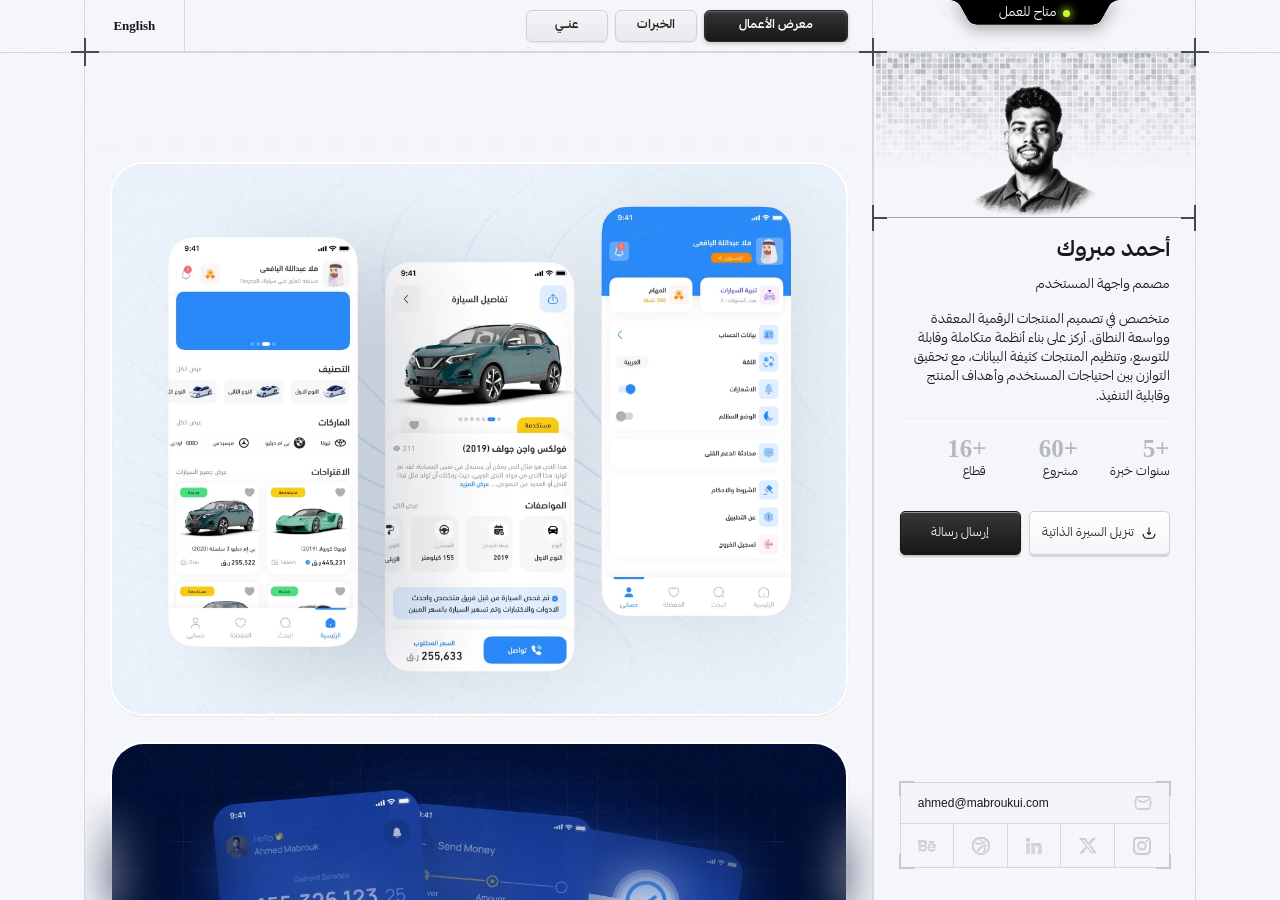
==== index.html @ c1d1c94c "Update portfolio" ====
<!doctype html>
<html lang="ar" dir="rtl">
<head>
  <meta charset="utf-8">
  <meta name="viewport" content="width=device-width, initial-scale=1">
  <link rel="icon" type="image/png" href="assets/site-icon.png">
  <link rel="apple-touch-icon" href="assets/site-icon.png">
  <meta name="description" content="متخصص في تصميم المنتجات الرقمية المعقدة وواسعة النطاق. أركز على بناء أنظمة متكاملة وقابلة للتوسع، وتنظيم المنتجات كثيفة البيانات، مع تحقيق التوازن بين احتياجات المستخدم وأهداف المنتج وقابلية التنفيذ.">
  <meta name="application-name" content="Mabroukui">
  <link rel="canonical" href="https://mabroukui.com/">
  <meta property="og:type" content="website">
  <meta property="og:site_name" content="Mabroukui">
  <meta property="og:locale" content="ar_EG">
  <meta property="og:title" content="أحمد مبروك - مصمم واجهة المستخدم">
  <meta property="og:description" content="متخصص في تصميم المنتجات الرقمية المعقدة وواسعة النطاق. أركز على بناء أنظمة متكاملة وقابلة للتوسع، وتنظيم المنتجات كثيفة البيانات، مع تحقيق التوازن بين احتياجات المستخدم وأهداف المنتج وقابلية التنفيذ.">
  <meta property="og:url" content="https://mabroukui.com/">
  <meta property="og:image" content="https://mabroukui.com/assets/share-cover.jpg">
  <meta property="og:image:type" content="image/jpeg">
  <meta property="og:image:width" content="1200">
  <meta property="og:image:height" content="630">
  <meta property="og:image:alt" content="كافر معرض أعمال أحمد مبروك">
  <meta name="twitter:card" content="summary_large_image">
  <meta name="twitter:title" content="أحمد مبروك - مصمم واجهة المستخدم">
  <meta name="twitter:description" content="متخصص في تصميم المنتجات الرقمية المعقدة وواسعة النطاق. أركز على بناء أنظمة متكاملة وقابلة للتوسع، وتنظيم المنتجات كثيفة البيانات، مع تحقيق التوازن بين احتياجات المستخدم وأهداف المنتج وقابلية التنفيذ.">
  <meta name="twitter:image" content="https://mabroukui.com/assets/share-cover.jpg">
  <title>Ahmed Mabrouk Ui Designer</title>
  <link rel="stylesheet" href="styles.css">
</head>
<body>
  <div class="site-shell">
    <span class="junction junction-top-left" aria-hidden="true"></span>
    <span class="junction junction-top-middle" aria-hidden="true"></span>
    <span class="junction junction-top-right" aria-hidden="true"></span>
    <span class="junction junction-portrait-left" aria-hidden="true"></span>
    <span class="junction junction-portrait-right" aria-hidden="true"></span>
    <header class="topbar">
      <div class="header-tools" dir="ltr">
        <button class="tool-button language-button" id="languageButton" type="button" aria-label="Switch to English">English</button>
      </div>
      <nav class="main-nav" aria-label="التنقل الرئيسي">
        <button class="nav-tab" data-tab="about" type="button" aria-selected="false">عنــي</button>
        <button class="nav-tab" data-tab="experience" type="button" aria-selected="false">الخبرات</button>
        <button class="nav-tab is-active" data-tab="work" type="button" aria-selected="true">معرض الأعمال</button>
      </nav>
      <div class="compact-profile" aria-hidden="true"><span id="compactProfileName">أحمد مبروك</span><img src="assets/compact-profile.png" alt=""></div>
    </header>

    <main class="content-grid" data-active-tab="work">
      <aside class="profile-panel" aria-label="الملف الشخصي">
        <div class="availability"><span class="status-dot" aria-hidden="true"></span><span id="availabilityText">متاح للعمل</span></div>
        <div class="portrait-box" id="portraitBox">
          <img id="portraitImage" src="assets/portrait-static.png" width="720" height="712" alt="بورتريه أحمد مبروك" fetchpriority="high">
        </div>
        <div class="profile-content">
          <div class="profile-summary">
          <div class="profile-heading"><h1 id="profileName">أحمد مبروك</h1><p id="profileRole">مصمم واجهة المستخدم</p></div>
          <p class="profile-lede" id="profileLede">متخصص في تصميم المنتجات الرقمية المعقدة وواسعة النطاق. أركز على بناء أنظمة متكاملة وقابلة للتوسع، وتنظيم المنتجات كثيفة البيانات، مع تحقيق التوازن بين احتياجات المستخدم وأهداف المنتج وقابلية التنفيذ.</p>
          <div class="stats" aria-label="إحصاءات العمل">
            <div><strong>+5</strong><span id="yearsLabel">سنوات خبرة</span></div>
            <div><strong>+60</strong><span id="projectsLabel">مشروع</span></div>
            <div><strong>+16</strong><span id="sectorsLabel">قطاع</span></div>
          </div>
          <div class="profile-actions">
            <a class="primary-action" id="messageLink" href="https://wa.me/201113949916" target="_blank" rel="noopener noreferrer">إرسال رسالة</a>
            <a class="secondary-action" id="cvButton" href="https://drive.google.com/uc?export=download&amp;id=1cgX7XjNRgQP679iI-yyHkjdh6W9aFECn">تنزيل السيرة الذاتية <img src="assets/icons/download-02.svg" width="16" height="16" alt="" aria-hidden="true"></a>
          </div>
          </div>
          <div class="contact-area">
            <span class="tablet-footer-junction tablet-footer-junction-left" aria-hidden="true"></span><span class="tablet-footer-junction tablet-footer-junction-right" aria-hidden="true"></span>
            <span class="contact-corner top-right" aria-hidden="true"></span><span class="contact-corner top-left" aria-hidden="true"></span><span class="contact-corner bottom-right" aria-hidden="true"></span><span class="contact-corner bottom-left" aria-hidden="true"></span>
            <a class="email-link" href="mailto:ahmed@mabroukui.com"><img src="assets/icons/mail-01.svg" alt="" width="18" height="18"><span>ahmed@mabroukui.com</span></a>
            <div class="socials" aria-label="روابط التواصل">
              <a href="https://www.behance.net/a7medmabrok0" target="_blank" rel="noopener noreferrer" aria-label="Behance"><img src="assets/icons/Social Icons.svg" alt=""></a>
              <a href="https://dribbble.com/a7medmabrok0" target="_blank" rel="noopener noreferrer" aria-label="Dribbble"><img src="assets/icons/Social Icons-1.svg" alt=""></a>
              <a href="https://www.linkedin.com/in/a7medmabrok0/" target="_blank" rel="noopener noreferrer" aria-label="LinkedIn"><img src="assets/icons/Social Icons-2.svg" alt=""></a>
              <a href="https://x.com/a7medmabrok0" target="_blank" rel="noopener noreferrer" aria-label="X"><img src="assets/icons/Social Icons-3.svg" alt=""></a>
              <a href="https://www.instagram.com/a7medmabrok0/" target="_blank" rel="noopener noreferrer" aria-label="Instagram"><img src="assets/icons/Social Icons-4.svg" alt=""></a>
            </div>
          </div>
        </div>
      </aside>

      <section class="main-panel" aria-label="محتوى الموقع">
        <div class="tab-panel work-panel is-visible" id="workPanel" role="tabpanel">
          <div class="work-scroll" id="workScroll" tabindex="0" aria-label="الأعمال، مرر لعرض المشاريع">
            <div class="project-list" id="projectList"></div>
          </div>
        </div>
        <div class="tab-panel info-panel" id="experiencePanel" role="tabpanel" hidden>
          <div class="info-scroll">
            <div class="info-inner" dir="rtl">
              <h2>الخبرات</h2>
              <div class="timeline experience-timeline">
                <article>
                  <div class="experience-meta"><time><bdi dir="ltr">09/2024</bdi> – الآن</time><span>السعودية</span></div>
                  <div class="experience-details">
                    <h3><bdi>UX/UI Designer</bdi></h3>
                    <p class="experience-company"><bdi>Wakeb Data</bdi></p>
                    <ul class="experience-points">
                      <li>عملت على مبادرات تصميم <bdi>UI</bdi> مع تركيز قوي على إنشاء <bdi>Design System</bdi> قابل للتوسع وصيانته للمنتجات الداخلية.</li>
                      <li>حددت أنماط التصميم ووحّدت <bdi>UI components</bdi> لضمان اتساق المنتج.</li>
                      <li>تعاونت عن قرب مع المطورين ومديري المنتجات لضمان تنفيذ التصميمات البصرية بدقة <bdi>pixel-perfect</bdi>.</li>
                      <li>أجريت مراجعات للواجهات وتقييمات <bdi>accessibility</bdi> للمنصات الحالية.</li>
                      <li>حسّنت الجانب البصري للمنتج مع الحفاظ على <bdi>usability</bdi> و<bdi>responsiveness</bdi> ومبادئ <bdi>user-centered design</bdi>.</li>
                    </ul>
                  </div>
                </article>
                <article>
                  <div class="experience-meta"><time><bdi dir="ltr">02/2024</bdi> – <bdi dir="ltr">11/2024</bdi></time><span>السعودية</span></div>
                  <div class="experience-details">
                    <h3><bdi>UX/UI Designer</bdi></h3>
                    <p class="experience-company"><bdi>TOQ</bdi></p>
                    <ul class="experience-points">
                      <li>قدمت تصميمات <bdi>UI/UX</bdi> لعدة مشاريع متزامنة في قطاعات الرعاية الصحية والتجارة الإلكترونية والخدمات.</li>
                      <li>أجريت <bdi>user research</bdi> و<bdi>wireframing</bdi> و<bdi>prototyping</bdi> و<bdi>usability testing</bdi> لمجموعات متنوعة من المستخدمين.</li>
                      <li>أنشأت <bdi>responsive layouts</bdi> و<bdi>high-fidelity mockups</bdi> باستخدام <bdi>Figma</bdi>.</li>
                      <li>شاركت في <bdi>daily scrums</bdi> و<bdi>sprint reviews</bdi> و<bdi>design critiques</bdi> مع فرق تطوير تعمل بمنهجية <bdi>agile</bdi>.</li>
                      <li>ضمنت توافق التصميم البصري مع إرشادات الهوية التجارية واحتياجات المستخدمين.</li>
                    </ul>
                  </div>
                </article>
                <article>
                  <div class="experience-meta"><time><bdi dir="ltr">05/2023</bdi> – <bdi dir="ltr">02/2024</bdi></time><span>مصر</span></div>
                  <div class="experience-details">
                    <h3><bdi>Product Designer</bdi></h3>
                    <p class="experience-company"><bdi>RGB Group</bdi></p>
                    <ul class="experience-points">
                      <li>عملت <bdi>Product Designer</bdi> على نظام <bdi>ERP</bdi> واسع النطاق وحل <bdi>POS</bdi>.</li>
                      <li>صممت واجهات مستخدم لمسارات عمل معقدة و<bdi>dashboards</bdi> لدعم العمليات التجارية.</li>
                      <li>أنشأت ووثقت <bdi>Design System</bdi> متكاملًا لضمان الاتساق عبر الوحدات.</li>
                      <li>حللت شكاوى المستخدمين وعالجتها من خلال <bdi>UX audits</bdi> ودورات ملاحظات العملاء.</li>
                      <li>تعاونت مع فرق متعددة التخصصات لتحسين <bdi>task flows</bdi> و<bdi>navigation</bdi> ومنع الأخطاء.</li>
                    </ul>
                  </div>
                </article>
                <article>
                  <div class="experience-meta"><time><bdi dir="ltr">11/2022</bdi> – <bdi dir="ltr">05/2023</bdi></time><span>مصر</span></div>
                  <div class="experience-details">
                    <h3><bdi>UX/UI Designer</bdi></h3>
                    <p class="experience-company"><bdi>Dr.Code</bdi></p>
                    <ul class="experience-points">
                      <li>أنشأت <bdi>wireframes</bdi> و<bdi>prototypes</bdi> وتصميمات واجهات للمشاريع الداخلية ومنصات العملاء.</li>
                    </ul>
                  </div>
                </article>
              </div>
              <h3 class="skills-heading">المهارات</h3>
              <div class="skill-list"><span>UI Prototyping</span><span>Wireframing</span><span>Design System</span><span>Auto Layout</span><span>Variables</span><span>Vibe Coding</span></div>
              <h3 class="skills-heading software-heading">البرامج التي أستخدمها</h3>
              <div class="skill-list software-list" aria-label="البرامج التي أستخدمها"><span class="software-card" title="Figma"><img src="assets/icons/software/figma.svg" alt="Figma"></span><span class="software-card" title="Photoshop"><img src="assets/icons/software/photoshop.svg" alt="Photoshop"></span><span class="software-card" title="Illustrator"><img src="assets/icons/software/illustrator.svg" alt="Illustrator"></span><span class="software-card" title="Notion"><img src="assets/icons/software/notion.svg" alt="Notion"></span><span class="software-card" title="Miro"><img src="assets/icons/software/miro.svg" alt="Miro"></span></div>
            </div>
          </div>
        </div>
        <div class="tab-panel info-panel" id="aboutPanel" role="tabpanel" hidden>
          <div class="info-scroll">
            <article class="info-inner about-article" dir="rtl">
              <h2>عني</h2>
              <p class="info-intro">أحوّل تعقيد المنتجات الرقمية إلى تجارب واضحة وسهلة الاستخدام.</p>
              <section class="about-section">
                <h3>من أنا؟</h3>
                <p>أنا أحمد مبروك، مصمم <bdi>UX/UI</bdi> و<bdi>Product Designer</bdi>، متخصص في تصميم المنتجات الرقمية المعقدة وواسعة النطاق. أركز على تحويل العمليات والمعلومات المعقدة إلى تجارب واضحة، منظمة وسهلة الاستخدام.</p>
              </section>
              <section class="about-section">
                <h3>خبرتي</h3>
                <p>عملت على مجموعة متنوعة من المنتجات، تشمل <strong>أنظمة <bdi>ERP</bdi>، لوحات التحكم، تطبيقات الهواتف، منصات <bdi>SaaS</bdi>، أنظمة <bdi>POS</bdi> ومنتجات الذكاء الاصطناعي</strong>، عبر مجالات مختلفة مثل <bdi>Fintech</bdi>، التجارة الإلكترونية، التعليم والخدمات.</p>
              </section>
              <section class="about-section">
                <h3>طريقة عملي</h3>
                <p>أبدأ بفهم المشكلة واحتياجات المستخدم، ثم أحولها إلى تجربة متكاملة تربط بين <strong>احتياجات المستخدم، أهداف المنتج وقابلية التنفيذ</strong>. أهتم بشكل خاص بتبسيط <bdi>workflows</bdi> وتنظيم المنتجات التي تحتوي على كميات كبيرة من البيانات.</p>
              </section>
              <section class="about-section">
                <h3><bdi>Design Systems</bdi></h3>
                <p>أمتلك خبرة في بناء وتطوير <strong><bdi>Design Systems</bdi> قابلة للتوسع</strong>، تساعد على توحيد التجربة، تنظيم المكونات وتسريع عملية التصميم والتطوير، خصوصًا في المنتجات الكبيرة.</p>
              </section>
              <section class="about-section">
                <h3>اهتمامي بالـ<bdi>AI</bdi></h3>
                <p>أهتم بتصميم تجارب ومنتجات الذكاء الاصطناعي، وتحويل الإمكانيات التقنية المعقدة إلى تجارب بسيطة ومفهومة للمستخدم، مع التركيز على الاستخدام العملي والقيمة الحقيقية للمنتج.</p>
              </section>
              <section class="about-section about-belief">
                <h3>ما أؤمن به</h3>
                <p><strong>التصميم الجيد لا يجعل المنتج أجمل فقط، بل يجعله أوضح، أسهل، وأكثر قابلية للنمو.</strong></p>
              </section>
            </article>
          </div>
        </div>
      </section>
    </main>
  </div>
  <nav class="mobile-nav" aria-label="التنقل الرئيسي للموبايل">
    <button class="mobile-tab" data-tab="about" type="button" aria-selected="false"><span class="mobile-tab-icon" aria-hidden="true"><img class="icon-outline" src="assets/icons/mobile-nav/user-outline.svg" alt=""><img class="icon-filled" src="assets/icons/mobile-nav/user-filled.svg" alt=""></span><span>عنــي</span></button>
    <button class="mobile-tab" data-tab="experience" type="button" aria-selected="false"><span class="mobile-tab-icon" aria-hidden="true"><img class="icon-outline" src="assets/icons/mobile-nav/briefcase-outline.svg" alt=""><img class="icon-filled" src="assets/icons/mobile-nav/briefcase-filled.svg" alt=""></span><span>الخبرات</span></button>
    <button class="mobile-tab is-active" data-tab="work" type="button" aria-selected="true"><span class="mobile-tab-icon" aria-hidden="true"><img class="icon-outline" src="assets/icons/mobile-nav/work-outline.svg" alt=""><img class="icon-filled" src="assets/icons/mobile-nav/work-filled.svg" alt=""></span><span>معرض الأعمال</span></button>
  </nav>
  <dialog class="project-modal" id="projectModal" aria-labelledby="projectModalTitle" aria-describedby="projectModalDescription">
    <div class="project-modal-header">
      <div class="project-modal-copy">
        <h2 id="projectModalTitle"></h2>
        <p id="projectModalDescription"></p>
      </div>
      <button class="project-modal-close" id="projectModalClose" type="button" aria-label="إغلاق العرض">×</button>
    </div>
    <div class="project-zoom-viewport" id="projectZoomViewport">
      <img id="projectModalImage" alt="" width="1200" height="900">
    </div>
  </dialog>
  <div class="smooth-follower" id="smoothFollower" aria-hidden="true">
    <span class="smooth-follower-dot"></span>
    <span class="smooth-follower-ring"></span>
  </div>
  <script src="app.js"></script>
  <script src="smooth-follower.js"></script>
</body>
</html>
---- styles.css ----
@font-face{font-family:Ping;src:url('assets/fonts/alfont_com_PingARLT-Regular.otf') format('opentype');font-weight:400;font-display:swap}
@font-face{font-family:Ping;src:url('assets/fonts/alfont_com_PingARLT-Medium.otf') format('opentype');font-weight:500;font-display:swap}
@font-face{font-family:Ping;src:url('assets/fonts/alfont_com_PingARLT-Bold.otf') format('opentype');font-weight:700;font-display:swap}
@font-face{font-family:Thmanyah;src:url('assets/fonts/thmanyahseriftext-Regular.woff2') format('woff2');font-weight:400;font-display:swap}
@font-face{font-family:Thmanyah;src:url('assets/fonts/thmanyahseriftext-Bold.woff2') format('woff2');font-weight:700;font-display:swap}
:root{font-family:Ping,Arial,sans-serif;color:#181818;background:#f5f6fa;font-synthesis:none;--line:#d4d7df;--ink:#171717;--surface:#f5f6fa;--panel:#f0f1f5;--dot:#dfe2eb;--muted:#aaaeb7;--accent:#d6ff35}
*{box-sizing:border-box}html,body{margin:0;min-height:100%}body{background:radial-gradient(circle at 16px 16px,var(--dot) 1.2px,transparent 1.6px) 0 0/32px 32px,var(--surface)}button,a{font:inherit}button{cursor:pointer}a{color:inherit;text-decoration:none}img{display:block}button:focus-visible,a:focus-visible,.work-scroll:focus-visible{outline:3px solid #698fff;outline-offset:3px}
.site-shell{width:min(100%,1642px);margin:auto;min-height:100vh;border-left:1px solid var(--line);border-right:1px solid var(--line)}
.topbar{height:80px;display:grid;grid-template-columns:1fr auto 1fr;align-items:stretch;border-bottom:1px solid var(--line);direction:ltr;position:relative;z-index:5;background:color-mix(in srgb,var(--surface) 80%,transparent);backdrop-filter:blur(18px)}
.header-tools{display:flex;align-items:stretch;justify-content:flex-start}.tool-button{border:0;border-right:1px solid var(--line);background:transparent;color:var(--ink)}.language-button{min-width:146px;font:700 21px Georgia,serif}.tool-button:hover{background:#e9eaf0}
.main-nav{display:flex;gap:7px;align-items:center;justify-content:center;direction:ltr}.nav-tab{min-width:112px;height:47px;padding:0 20px;border:1px solid #d0d1d5;border-radius:6px;background:linear-gradient(#f5f5f7,#e9e9ee);box-shadow:0 1px 2px #0001;color:#222;font-size:20px;font-weight:700;white-space:nowrap}.nav-tab[data-tab=work]{min-width:195px}.nav-tab:hover{border-color:#92959c}.nav-tab.is-active{background:linear-gradient(#353535,#171717);border-color:#2b2b2b;color:#fff;box-shadow:inset 0 1px 2px #ffffff45,0 2px 4px #0003}
.availability{justify-self:end;align-self:start;min-width:185px;height:38px;margin-right:40px;border-radius:0 0 28px 28px;background:#050505;box-shadow:0 4px 13px #0004;color:#fff;display:flex;align-items:center;justify-content:center;gap:8px;direction:rtl;font-size:16px;white-space:nowrap}.status-dot{width:8px;height:8px;border-radius:50%;background:#c5fc2e;box-shadow:0 0 10px 4px #c5fc2e7a}
.content-grid{display:grid;grid-template-columns:minmax(350px,29%) minmax(0,1fr);height:calc(100vh - 80px);min-height:650px}.profile-panel{grid-column:1;border-left:1px solid var(--line);background:linear-gradient(180deg,#e9ebf1 0%,#f4f5f9 72%);display:flex;flex-direction:column;min-height:0;position:relative}.portrait-box{height:244px;flex:none;overflow:hidden;border-bottom:1px solid #a5a8b1;position:relative;display:flex;justify-content:center;align-items:flex-end;background:repeating-linear-gradient(0deg,#d5d7de75 0 1px,transparent 1px 10px),repeating-linear-gradient(90deg,#d5d7de75 0 1px,transparent 1px 10px),linear-gradient(#f1f2f6,#e9eaf0)}.portrait-box:before{content:'';position:absolute;inset:0;background:radial-gradient(ellipse at 50% 60%,transparent 30%,#f4f5f9b0 86%);z-index:1;pointer-events:none}.portrait-box img{width:min(78%,390px);height:auto;max-height:330px;object-fit:contain;object-position:center bottom;transform:translateY(54px);filter:grayscale(1);mask-image:linear-gradient(#000 0 73%,transparent 100%);user-select:none;pointer-events:none}.portrait-box:after{content:'+';position:absolute;z-index:2;left:-10px;bottom:-22px;color:#3e4248;font:44px/1 Arial,sans-serif;text-shadow:1px 1px var(--surface)}
.profile-content{flex:1;min-height:0;display:flex;flex-direction:column;padding:29px clamp(22px,2.4vw,42px) 0;overflow:auto;scrollbar-width:thin}.profile-heading h1{font-family:Thmanyah,Ping,serif;font-size:clamp(25px,2vw,36px);line-height:1.3;margin:0;font-weight:700}.profile-heading p{margin:3px 0 0;font-size:clamp(15px,1.18vw,20px)}.profile-lede{font-size:clamp(15px,1.12vw,19px);line-height:1.55;margin:27px 0 22px;max-width:430px}.stats{display:grid;grid-template-columns:repeat(3,1fr);border-top:1px solid #fff;padding:18px 0 20px;gap:5px}.stats div{display:flex;flex-direction:column;align-items:center;gap:1px;white-space:nowrap}.stats strong{font:700 clamp(26px,2.3vw,39px)/1.1 Thmanyah,Georgia,serif;color:#b6b8bf}.stats span{font-size:clamp(12px,1.05vw,18px)}.profile-actions{display:flex;gap:8px;margin:21px 0 35px}.primary-action,.secondary-action{min-height:54px;border-radius:5px;display:flex;align-items:center;justify-content:center;gap:7px;text-align:center;padding:9px 12px;font-size:clamp(14px,1vw,18px);white-space:nowrap}.primary-action{flex:1;background:linear-gradient(#373737,#171717);color:#fff;border:1px solid #171717;box-shadow:inset 0 1px 0 #fff7,0 2px 2px #0003}.secondary-action{flex:1;background:linear-gradient(#fff,#f5f5f8);color:#222;border:1px solid #d1d1d6;box-shadow:0 2px 1px #0002}.primary-action:hover,.secondary-action:hover{filter:brightness(.94)}.contact-area{margin-top:auto;padding-top:25px}.email-link{min-height:54px;border:1px solid #d4d6db;display:flex;align-items:center;justify-content:space-between;padding:0 17px;direction:rtl;font:18px Arial,sans-serif;background:#f5f6f9a3}.email-link img{opacity:.7}.socials{height:57px;display:grid;grid-template-columns:repeat(5,1fr);border-left:1px solid #d4d6db;border-right:1px solid #d4d6db}.socials button{border:0;border-left:1px solid #d4d6db;background:transparent;display:grid;place-items:center}.socials button:last-child{border-left:0}.socials button:hover{background:#e5e7ee}.socials img{width:22px;height:22px;opacity:.74}
.main-panel{grid-column:2;position:relative;min-width:0;overflow:hidden}.main-panel:before{content:'+';position:absolute;top:-23px;right:-13px;font:44px/1 Arial,sans-serif;color:#42464b;z-index:4;pointer-events:none}.tab-panel{height:100%}.tab-panel[hidden]{display:none}.work-panel{position:relative;overflow:hidden}.work-panel:before,.work-panel:after{content:'';position:absolute;left:0;right:0;height:80px;z-index:2;pointer-events:none;backdrop-filter:blur(8px);-webkit-backdrop-filter:blur(8px)}.work-panel:before{top:0;mask-image:linear-gradient(#000,transparent);background:linear-gradient(#f5f6fa8c,transparent)}.work-panel:after{bottom:0;mask-image:linear-gradient(transparent,#000);background:linear-gradient(transparent,#f5f6fab0)}.work-scroll,.info-scroll{height:100%;overflow-y:auto;overscroll-behavior:contain;scrollbar-width:thin;scrollbar-color:#bbb transparent}.project-list{padding:0 clamp(20px,2.2vw,36px) 42px;display:grid;gap:32px}.project-card{margin:0;position:relative;width:100%;aspect-ratio:auto;border:2px solid #fff;border-radius:42px;overflow:hidden;background:#e3ebf4;box-shadow:0 1px 1px #b8bfcd45}.project-card img{width:100%;height:auto;object-fit:contain}.project-card:first-child img{object-position:center center}.project-card figcaption{position:absolute;inset:auto 0 0;padding:65px 27px 22px;background:linear-gradient(transparent,#0007);color:#fff;opacity:0;transition:opacity .2s}.project-card:hover figcaption{opacity:1}.project-card figcaption strong{display:block;font-size:20px}.project-card figcaption span{font-size:13px}
.info-panel{background:radial-gradient(circle at 16px 16px,var(--dot) 1.2px,transparent 1.6px) 0 0/32px 32px,#f6f7fa}.info-inner{width:min(900px,calc(100% - 72px));margin:0 auto;padding:75px 0 100px}.section-kicker{font-size:15px;color:#8d929c;letter-spacing:.06em}.info-inner h2{font:700 clamp(42px,4vw,70px)/1.2 Thmanyah,Ping,serif;margin:18px 0 25px}.info-intro{font-size:23px;line-height:1.7;max-width:760px;margin:0 0 44px}.timeline{border-top:1px solid #cfd3dc}.timeline article{display:grid;grid-template-columns:170px 1fr;gap:30px;border-bottom:1px solid #cfd3dc;padding:29px 0}.timeline article>span{color:#969aa5;font:20px Georgia,serif;direction:ltr;text-align:right}.timeline h3,.skills-heading{font-size:26px;margin:0 0 8px}.timeline p,.about-article>p:not(.info-intro){font-size:19px;line-height:1.8;margin:0;color:#4f5560}.skills-heading{margin-top:50px}.skill-list{display:flex;flex-wrap:wrap;gap:10px;direction:ltr;justify-content:flex-end}.skill-list span{border:1px solid #cdd0d7;border-radius:5px;padding:10px 17px;background:#fff;font:16px Arial,sans-serif}.about-article>p:not(.info-intro){max-width:760px;margin:0 0 23px}
.toast{position:fixed;left:50%;bottom:30px;transform:translate(-50%,20px);background:#222;color:#fff;padding:12px 22px;border-radius:8px;z-index:10;opacity:0;pointer-events:none;transition:opacity .2s,transform .2s}.toast.show{opacity:1;transform:translate(-50%,0)}
@media(max-width:900px){.site-shell{border:0}.topbar{height:auto;min-height:72px;grid-template-columns:1fr auto;grid-template-rows:64px 58px}.header-tools{grid-column:1;grid-row:1}.availability{grid-column:2;grid-row:1;margin-right:14px}.main-nav{grid-column:1/-1;grid-row:2;border-top:1px solid var(--line)}.content-grid{height:auto;min-height:0;display:flex;flex-direction:column}.profile-panel{order:0;border-left:0;border-bottom:1px solid var(--line)}.portrait-box{height:230px}.profile-content{overflow:visible}.contact-area{padding-top:10px}.main-panel{order:1;min-height:75vh}.work-panel:before,.work-panel:after{display:none}.work-scroll,.info-scroll{height:auto;overflow:visible}.project-list{padding-top:28px}.project-card{aspect-ratio:auto}.info-inner{padding-top:45px}.main-panel:before{display:none}}
@media(max-width:550px){.language-button{min-width:92px;font-size:17px}.availability{min-width:140px;font-size:13px;height:32px}.nav-tab{min-width:0;flex:1;font-size:15px;height:42px;padding:0 8px}.nav-tab[data-tab=work]{min-width:0}.profile-content{padding:23px 20px 0}.profile-lede{margin-top:18px}.profile-actions{margin-top:6px}.email-link{font-size:15px}.project-list{gap:18px;padding:20px 14px}.project-card{border-radius:20px;aspect-ratio:auto}.info-inner{width:calc(100% - 36px)}.timeline article{grid-template-columns:1fr;gap:8px}.timeline article>span{text-align:right}}
@media(prefers-reduced-motion:reduce){*,*:before,*:after{scroll-behavior:auto!important;transition:none!important;animation:none!important}}
.profile-actions{direction:ltr}
/* Desktop composition follows the 1440px Figma frame while retaining side gutters. */
@media (min-width:1100px){
  .site-shell{width:78%;max-width:1440px;--portrait-h:clamp(170px,11.6vw,210px)}
  .topbar{height:64px}
  .language-button{min-width:120px;font-size:18px}
  .nav-tab{height:36px;min-width:88px;padding:0 16px;font-size:15px}
  .nav-tab[data-tab=work]{min-width:155px}
  .availability{position:absolute;top:0;right:calc(14.5% - 74px);width:148px;min-width:0;height:25px;margin:0;padding:0 0 3px;background:url('assets/icons/Union.svg') center top/148px 25px no-repeat;border-radius:0;box-shadow:none;font-size:12px;gap:5px}
  .status-dot{width:6px;height:6px;box-shadow:0 0 7px 3px #c5fc2e7a}
  .content-grid{height:calc(100vh - 64px);min-height:700px;position:relative;overflow:visible;grid-template-columns:minmax(0,29%) minmax(0,1fr)}
  .content-grid::before,.content-grid::after,.profile-panel::before,.profile-panel::after{content:'+';position:absolute;z-index:8;color:#44484e;font:34px/1 Arial,sans-serif;pointer-events:none}
  .content-grid::before{top:-18px;left:-17px}
  .content-grid::after{top:-18px;right:calc(29% - 17px)}
  .profile-panel::before{top:calc(var(--portrait-h) - 19px);left:-17px}
  .profile-panel::after{top:calc(var(--portrait-h) - 19px);right:-17px}
  .main-panel::before,.portrait-box::after{content:none}
  .portrait-box{height:var(--portrait-h)}
  .portrait-box img{width:61%;max-height:none;transform:translateY(24px)}
  .profile-content{overflow:visible;padding:20px clamp(20px,2vw,31px) 17px}
  .profile-heading h1{font-size:clamp(22px,1.65vw,27px)}
  .profile-heading p{font-size:clamp(13px,1vw,16px);margin-top:0}
  .profile-lede{font-size:clamp(13px,.98vw,16px);line-height:1.48;margin:15px 0 14px}
  .stats{padding:13px 0 14px}
  .stats strong{font-size:clamp(25px,1.8vw,30px)}
  .stats span{font-size:clamp(12px,.9vw,15px)}
  .profile-actions{margin:15px 0 18px}
  .primary-action,.secondary-action{min-height:44px;font-size:clamp(12px,.84vw,14px)}
  .contact-area{padding-top:0}
  .email-link{min-height:41px;font-size:clamp(12px,.92vw,15px)}
  .socials{height:43px}
  .socials img{width:18px;height:18px}
  .project-list{padding:0 clamp(22px,2vw,30px) 35px;gap:26px}
  .project-card{aspect-ratio:auto;border-radius:34px}
}
/* The side space closes gradually until the tablet layout takes over. */
:root{--side-space:clamp(0px,calc(32.75vw - 335.36px),240px);--header-h:52px}
.site-shell{position:relative;width:calc(100% - var(--side-space) - var(--side-space));max-width:1440px}
.profile-panel{background:var(--surface)}
.portrait-box{background:var(--surface)}
.portrait-box::before{inset:0;background:url('assets/profile-cover.png') center top/100% 100% no-repeat;opacity:1;z-index:0}
.portrait-box img{position:relative;z-index:1;mask-image:linear-gradient(#000 0 60%,transparent 90%)}
.nav-tab,.stats,.profile-actions{font-family:Thmanyah,Ping,serif}
.stats{direction:rtl}
.stats div{align-items:flex-start;text-align:right}
.stats span{font-family:Thmanyah,Ping,serif}
.work-panel::before,.work-panel::after{background:none;backdrop-filter:blur(12px);-webkit-backdrop-filter:blur(12px)}
@media(min-width:1024px){
  .site-shell{--header-h:52px;--portrait-h:clamp(166px,11.65vw,210px)}
  body::before{content:'';position:absolute;left:0;right:0;top:var(--header-h);height:1px;background:var(--line);z-index:7;pointer-events:none}
  .site-shell::before{content:'';position:absolute;right:29%;top:0;bottom:0;width:1px;background:var(--line);z-index:8;pointer-events:none}
  .topbar{height:var(--header-h)}
  
  .language-button{min-width:100px;font-size:16px}
  .nav-tab{height:32px;min-width:82px;padding:0 13px;font-size:14px}
  .nav-tab[data-tab=work]{min-width:144px}
  .content-grid{height:calc(100vh - var(--header-h));min-height:670px;position:relative;overflow:visible;grid-template-columns:minmax(0,29%) minmax(0,1fr)}
  .content-grid::before,.content-grid::after,.profile-panel::before,.profile-panel::after{content:none}
  .main-panel::before,.portrait-box::after{content:none}
  .portrait-box{height:var(--portrait-h)}
  .portrait-box img{width:61%;max-height:none;transform:translateY(24px)}
  .profile-content{overflow:visible;padding:20px clamp(20px,2vw,31px) 17px}
  .profile-lede{margin:15px 0 14px}
  .stats{padding:13px 0 14px}
  .stats strong{font-size:clamp(25px,1.8vw,30px)}
  .stats span{font-size:clamp(12px,.9vw,15px)}
  .profile-actions{margin:15px 0 18px}
  .primary-action,.secondary-action{font-size:clamp(12px,.84vw,14px)}
  .junction{display:block;position:absolute;width:0;height:0;z-index:20;pointer-events:none;color:#464a50}
  .junction::before,.junction::after{content:'';position:absolute;display:block;top:0;left:0;background:currentColor}
  .junction-top-left{top:var(--header-h);left:0}
  .junction-top-middle{top:var(--header-h);right:29%}
  .junction-top-right{top:var(--header-h);right:0}
  .junction-top-left::before,.junction-top-middle::before,.junction-top-right::before{width:28px;height:2px;transform:translate(-50%,-50%)}
  .junction-top-left::after,.junction-top-middle::after,.junction-top-right::after{width:2px;height:28px;transform:translate(-50%,-50%)}
  .junction-portrait-left,.junction-portrait-right{top:calc(var(--header-h) + var(--portrait-h))}
  .junction-portrait-left{right:29%}
  .junction-portrait-right{right:0}
  .junction-portrait-left::before,.junction-portrait-right::before{width:2px;height:26px;transform:translate(-50%,-50%)}
  .junction-portrait-left::after{width:14px;height:2px;left:auto;right:0;transform:translateY(-50%)}
  .junction-portrait-right::after{width:14px;height:2px;right:auto;transform:translateY(-50%)}
}
@media(max-width:1023px){
  .site-shell{width:100%;border:0}
  .junction,.site-shell::before{display:none}
  .topbar{height:auto;min-height:72px;grid-template-columns:1fr auto;grid-template-rows:64px 58px}
  .header-tools{grid-column:1;grid-row:1}
  .availability{grid-column:2;grid-row:1;margin-right:14px}
  .main-nav{grid-column:1/-1;grid-row:2;border-top:1px solid var(--line)}
  .content-grid{height:auto;min-height:0;display:flex;flex-direction:column}
  .profile-panel{order:0;border-left:0;border-bottom:1px solid var(--line)}
  .portrait-box{height:230px}
  .profile-content{overflow:visible}
  .main-panel{order:1;min-height:75vh}
  .work-panel::before,.work-panel::after{display:none}
  .work-scroll,.info-scroll{height:auto;overflow:visible}
  .project-list{padding-top:28px}
  .project-card{aspect-ratio:auto}
  .info-inner{padding-top:45px}
  .main-panel::before{display:none}
  .portrait-box::after{content:none}
}
/* Detail pass from the Figma review. */
.topbar{background:transparent;backdrop-filter:none}

.tool-button{background:var(--surface)}
.profile-heading p{padding-top:8px}
.work-panel::before,.work-panel::after{height:110px;backdrop-filter:blur(24px);-webkit-backdrop-filter:blur(24px);background:none}
.profile-panel>.availability{position:absolute;z-index:6;top:-64px;right:50%;transform:translateX(50%);width:204px;min-width:0;height:57px;margin:0;padding:0 0 7px;border-radius:0;box-shadow:none;background:url('assets/icons/availability-ref.svg') center top/204px 57px no-repeat;color:#fff;display:flex;align-items:center;justify-content:center;gap:6px;direction:rtl;font:13px Thmanyah,Ping,serif;white-space:nowrap}
.profile-panel>.availability .status-dot{width:7px;height:7px}
.work-scroll,.info-scroll,.profile-content,html,body{scrollbar-width:none;-ms-overflow-style:none}
.work-scroll::-webkit-scrollbar,.info-scroll::-webkit-scrollbar,.profile-content::-webkit-scrollbar,html::-webkit-scrollbar,body::-webkit-scrollbar{display:none;width:0;height:0}
.contact-area{position:relative;border:1px solid var(--line)}
.email-link{border:0;border-bottom:1px solid var(--line)}
.socials{direction:ltr;border:0}
.socials button{border-left:0;border-right:1px solid var(--line)}
.socials button:last-child{border-right:0}
.socials a{display:grid;place-items:center;border-right:1px solid var(--line)}
.socials a:last-child{border-right:0}
.socials a:hover{background:#e5e7ee}
.socials a img{width:18px;height:18px;opacity:.74}
.contact-corner{position:absolute;width:15px;height:15px;z-index:2;pointer-events:none;color:#c5c8cf}
.contact-corner.top-left{top:-2px;left:-2px;border-top:2px solid;border-left:2px solid}
.contact-corner.top-right{top:-2px;right:-2px;border-top:2px solid;border-right:2px solid}
.contact-corner.bottom-left{bottom:-2px;left:-2px;border-bottom:2px solid;border-left:2px solid}
.contact-corner.bottom-right{bottom:-2px;right:-2px;border-bottom:2px solid;border-right:2px solid}
@media(min-width:1024px){
  .main-nav{position:absolute;right:calc(29% + clamp(22px,2vw,30px));top:50%;transform:translateY(-50%)}
  .language-button{font-size:13px}
  .nav-tab{font-size:12px}
  .project-list{padding-top:110px;padding-bottom:115px}
  .profile-content{padding-bottom:32px}
  .junction-portrait-left::after{left:0;right:auto}
  .junction-portrait-right::after{left:auto;right:0}
}
@media(max-width:1023px){
  .profile-panel>.availability{top:-122px;right:14px;transform:none}
  .project-list{padding-top:28px;padding-bottom:42px}
  .work-panel::before,.work-panel::after{display:none}
}

/* Smooth Cursor Follower: an 8px dot and a slower 28px ring. */
.smooth-follower{position:fixed;inset:0;z-index:1000;pointer-events:none;opacity:0;transition:opacity .15s;color:#171717}
.smooth-follower.is-visible{opacity:1}
.smooth-follower-dot,.smooth-follower-ring{position:absolute;left:0;top:0;border-radius:50%;transform:translate(-50%,-50%);will-change:left,top}
.smooth-follower-dot{width:8px;height:8px;background:currentColor}
.smooth-follower-ring{width:28px;height:28px;border:1px solid currentColor;transition:width .3s,height .3s}
.smooth-follower.is-hovering .smooth-follower-ring{width:44px;height:44px}
@media(pointer:fine) and (prefers-reduced-motion:no-preference){html.smooth-follower-enabled,html.smooth-follower-enabled *{cursor:none!important}}
@media(pointer:coarse),(prefers-reduced-motion:reduce){.smooth-follower{display:none}}

/* CV experience details and the two skill groups. */
.experience-timeline article{align-items:start}
.experience-meta{display:flex;flex-direction:column;gap:6px;color:#858b96;font-size:16px;line-height:1.5;text-align:right}
.experience-meta time{direction:ltr;unicode-bidi:isolate;align-self:flex-end;white-space:nowrap}
.experience-details{min-width:0}
.experience-details h3{font-family:Thmanyah,Ping,serif}
.experience-company{font-size:17px!important;color:#737984!important;margin:0 0 13px!important}
.experience-points{margin:0;padding:0 1.25em 0 0;color:#4f5560;font-size:17px;line-height:1.7}
.experience-points li{margin:0 0 8px}
.experience-points li:last-child{margin-bottom:0}
.experience-points bdi{unicode-bidi:isolate}
.info-panel .skill-list{direction:rtl;justify-content:flex-start}
.info-panel .skill-list span{direction:ltr}
.software-heading{margin-top:35px}

/* Compact Arabic experience copy while preserving its section hierarchy. */
#experiencePanel .info-inner{direction:rtl;text-align:right;padding-top:45px}
#experiencePanel .section-kicker{font-size:10px}
#experiencePanel h2{font-size:clamp(22px,1.8vw,27px);margin:0 0 16px}
#experiencePanel .experience-timeline article{grid-template-columns:150px minmax(0,1fr);gap:24px;padding:20px 0;text-align:right}
#experiencePanel .experience-meta{align-items:stretch;gap:2px;color:var(--ink);font:13px/1.35 Georgia,Thmanyah,serif;text-align:right}
#experiencePanel .experience-meta time{display:block;width:100%;align-self:stretch;direction:rtl;unicode-bidi:normal;text-align:right}
#experiencePanel .experience-details h3{font-size:16px;margin:0 0 3px;text-align:right}
#experiencePanel .experience-company{font-size:12px!important;margin:0 0 9px!important;text-align:right}
#experiencePanel .experience-points{font-size:12px;line-height:1.6;text-align:right}
#experiencePanel .experience-points li{margin-bottom:6px}
#experiencePanel .skills-heading{font-size:17px;text-align:right;margin:28px 0 12px}
#experiencePanel .software-heading{margin-top:30px}
#experiencePanel .skill-list{direction:rtl;justify-content:flex-start}
#experiencePanel .skill-list span{font-size:11px;padding:7px 11px}
#experiencePanel .software-list .software-card{display:grid;place-items:center;width:58px;height:58px;padding:9px;border-radius:10px;transition:transform .24s ease,box-shadow .24s ease;transform-origin:center center}
#experiencePanel .software-card img{display:block;width:36px;height:36px;object-fit:contain}
@media(hover:hover){
  #experiencePanel .software-list .software-card:hover{transform:translateY(-4px) rotate(-5deg);box-shadow:0 8px 18px #20242a1a}
  #experiencePanel .software-list .software-card:nth-child(even):hover{transform:translateY(-4px) rotate(5deg)}
}
@media(prefers-reduced-motion:reduce){#experiencePanel .software-list .software-card{transition:none}}
@media(max-width:600px){
  #experiencePanel .experience-timeline article{grid-template-columns:1fr;gap:10px}
}

/* About page follows the compact type scale of the experience page. */
#aboutPanel .info-inner{direction:rtl;text-align:right;padding-top:45px}
#aboutPanel h2{font-size:clamp(22px,1.8vw,27px);margin:0 0 12px}
#aboutPanel .info-intro{font-size:14px;line-height:1.6;margin:0 0 22px;max-width:none}
#aboutPanel .about-section{border-top:1px solid #cfd3dc;padding:18px 0}
#aboutPanel .about-section h3{font-size:16px;line-height:1.4;margin:0 0 7px}
#aboutPanel .about-section p{font-size:12px;line-height:1.7;margin:0;color:#4f5560;max-width:760px}
#aboutPanel .about-section bdi{unicode-bidi:isolate}
.tablet-footer-junction{display:none}

/* Tablet layout below the desktop breakpoint, in either orientation. */
@media (min-width:551px) and (max-width:1023px){
  /* The 25px inset includes the 24px page gutter and the shell's 1px border. */
  .site-shell{width:calc(100% - 48px);max-width:none;border-right:1px solid var(--line);border-left:1px solid var(--line)}
  .topbar{position:sticky;top:0;z-index:30;display:flex;align-items:center;justify-content:space-between;height:52px;min-height:52px;direction:ltr;background:var(--surface)!important;border-bottom:0}
  .topbar::after{content:'';position:absolute;bottom:-.5px;left:-25px;right:-25px;height:1px;background:var(--line);pointer-events:none}
  .junction{display:block;position:fixed;width:0;height:0;z-index:31;pointer-events:none;color:#464a50}
  .junction::before,.junction::after{content:'';position:absolute;top:0;left:0;background:currentColor;transform:translate(-50%,-50%)}
  .junction::before{width:22px;height:2px}
  .junction::after{width:2px;height:22px}
  .junction-top-left{top:52px;left:25px}
  .junction-top-middle{display:none}
  .junction-top-right{top:52px;right:25px}
  .junction-portrait-left,.junction-portrait-right{display:none}
  .header-tools{height:100%;flex:none}
  .language-button{min-width:95px;font-size:15px}
  .main-nav{height:100%;border:0;gap:6px;padding-inline:12px;justify-content:flex-end}
  .nav-tab{height:34px;min-width:66px;padding:0 10px;font-size:13px}
  .nav-tab[data-tab=work]{min-width:120px}
  .content-grid{display:grid;grid-template-columns:40% minmax(0,60%);height:auto;min-height:0;direction:ltr}
  .profile-panel,.profile-content{display:contents}
  .profile-panel>.availability{position:absolute;top:40px;left:calc(20% - 102px);right:auto;transform:none;z-index:6;margin:0}
  .portrait-box{grid-column:1;grid-row:1;height:auto;min-height:318px;align-self:stretch;border-right:1px solid var(--line);border-bottom:0}
  .portrait-box::after{content:none}
  .profile-summary::before,.profile-summary::after{content:'';position:absolute;bottom:0;width:22px;height:22px;z-index:8;pointer-events:none}
  .portrait-box img{width:88%;max-width:340px;max-height:none;transform:translateY(26px)}
  .profile-summary{grid-column:2;grid-row:1;position:relative;direction:rtl;text-align:right;padding:20px 24px 18px;border-bottom:0;background:var(--surface)}
  .profile-summary::before{left:0;transform:translate(-50%,50%);background:linear-gradient(#464a50,#464a50) center/22px 2px no-repeat,linear-gradient(#464a50,#464a50) center top/2px 11px no-repeat}
  .profile-summary::after{right:0;transform:translate(50%,50%);background:linear-gradient(#464a50,#464a50) center/22px 2px no-repeat,linear-gradient(#464a50,#464a50) center/2px 22px no-repeat}
  .profile-heading h1{font-size:27px}
  .profile-heading p{font-size:15px}
  .profile-lede{max-width:none;font-size:14px;line-height:1.5;margin:18px 0 14px}
  .stats{padding:12px 0 10px}
  .stats strong{font-size:26px}
  .stats span{font-size:12px}
  .profile-actions{margin:10px 0 0;gap:8px}
  .primary-action,.secondary-action{min-height:42px;font-size:12px}
  .main-panel{grid-column:1/-1;grid-row:2;min-height:0;overflow:visible;direction:rtl}
  .main-panel::before{content:'';display:block;position:absolute;top:-.5px;left:-25px;right:-25px;height:1px;background:var(--line);z-index:4;pointer-events:none}
  .main-panel::after{content:'';display:block;position:absolute;top:0;left:0;width:22px;height:22px;transform:translate(-50%,-50%);z-index:12;pointer-events:none;background:linear-gradient(#464a50,#464a50) center/22px 2px no-repeat,linear-gradient(#464a50,#464a50) center/2px 22px no-repeat}
  .tab-panel,.work-panel{height:auto;overflow:visible}
  .work-scroll,.info-scroll{height:auto;overflow:visible}
  .work-panel::before,.work-panel::after{content:'';display:block;position:sticky;left:auto;right:auto;width:100%;height:80px;z-index:5;pointer-events:none;backdrop-filter:blur(24px);-webkit-backdrop-filter:blur(24px)}
  .work-panel::before{top:52px;bottom:auto;margin-bottom:-80px;mask-image:linear-gradient(#000 0%,transparent 100%);-webkit-mask-image:linear-gradient(#000 0%,transparent 100%);background:linear-gradient(var(--surface),transparent)}
  .work-panel::after{top:auto;bottom:0;margin-top:-80px;mask-image:linear-gradient(transparent,#000 100%);-webkit-mask-image:linear-gradient(transparent,#000 100%);background:linear-gradient(transparent,var(--surface))}
  .project-list{padding:24px 24px 28px;gap:24px}
  .project-card{aspect-ratio:auto;border-radius:30px}
  .project-card img{width:100%;height:auto;object-fit:contain}
  .contact-area{grid-column:1/-1;grid-row:3;display:grid;grid-template-columns:1fr 1fr;direction:ltr;align-self:start;margin:40px 24px 28px;padding:0}
  .contact-area::before{content:'';position:absolute;top:-40.5px;left:-49px;right:-49px;height:1px;background:var(--line);pointer-events:none}
  .tablet-footer-junction{display:block;position:absolute;top:-40px;width:22px;height:22px;z-index:8;pointer-events:none;background:linear-gradient(#464a50,#464a50) center/22px 2px no-repeat,linear-gradient(#464a50,#464a50) center/2px 22px no-repeat}
  .tablet-footer-junction-left{left:-24px;transform:translate(-50%,-50%)}
  .tablet-footer-junction-right{right:-24px;transform:translate(50%,-50%)}
  .email-link{min-height:52px;border-bottom:0;border-right:1px solid var(--line);font-size:14px}
  .socials{position:relative;height:52px}
  .socials::before,.socials::after{content:'';position:absolute;left:0;width:22px;height:22px;z-index:2;pointer-events:none}
  .socials::before{top:0;transform:translate(-50%,-50%);background:linear-gradient(#c5c8cf,#c5c8cf) center/22px 2px no-repeat,linear-gradient(#c5c8cf,#c5c8cf) center bottom/2px 11px no-repeat}
  .socials::after{bottom:0;transform:translate(-50%,50%);background:linear-gradient(#c5c8cf,#c5c8cf) center/22px 2px no-repeat,linear-gradient(#c5c8cf,#c5c8cf) center top/2px 11px no-repeat}
  .contact-corner{width:11px;height:11px}
  .socials a img{width:22px;height:22px}
  .info-inner{padding-bottom:35px}
  .content-grid:not([data-active-tab="work"]){grid-template-columns:minmax(0,1fr)}
  .content-grid:not([data-active-tab="work"]) .profile-panel>.availability,
  .content-grid:not([data-active-tab="work"]) .portrait-box,
  .content-grid:not([data-active-tab="work"]) .profile-summary{display:none}
  .content-grid:not([data-active-tab="work"]) .main-panel{grid-column:1;grid-row:1}
  .content-grid:not([data-active-tab="work"]) .main-panel::before,
  .content-grid:not([data-active-tab="work"]) .main-panel::after{display:none}
  .content-grid:not([data-active-tab="work"]) .contact-area{grid-column:1;grid-row:2}
}

.mobile-nav,.compact-profile{display:none}

/* Mobile layout: the profile and portfolio share the page scroll. */
@media(max-width:550px){
  .site-shell{width:100%;min-height:100vh;border:0}
  #experiencePanel .info-inner,#aboutPanel .info-inner{width:calc(100% - 56px)}
  .topbar{position:fixed;top:0;left:0;right:0;z-index:50;display:flex;align-items:stretch;justify-content:flex-start;height:52px;min-height:52px;direction:ltr;border-bottom:1px solid var(--line);background:radial-gradient(circle at 16px 16px,var(--dot) 1.2px,transparent 1.6px) 0 0/32px 32px,var(--surface)!important}
  .header-tools{height:100%;flex:none;padding-left:32px}
  .language-button{min-width:48px;padding:0;border:0;background:transparent;font-size:0}
  .language-button::after{content:'En';font:700 20px Georgia,serif}
  html[lang="en"] .language-button::after{content:'ع';font:700 20px Thmanyah,Ping,serif}
  .compact-profile{position:absolute;top:4px;right:24px;align-items:center;gap:8px;height:43px;direction:ltr}
  .compact-profile span{direction:rtl;font:700 20px Thmanyah,Ping,serif;white-space:nowrap}
  .compact-profile img{width:39px;height:39px;object-fit:contain}
  body.mobile-profile-collapsed .compact-profile{display:flex}
  body.mobile-profile-collapsed .profile-panel>.availability{display:none}
  .main-nav{display:none}
  .content-grid{display:grid;grid-template-columns:minmax(0,1fr);height:auto;min-height:0;padding-top:52px;direction:ltr}
  .profile-panel,.profile-content{display:contents}
  .profile-panel>.availability{position:fixed;top:10px;right:32px;left:auto;z-index:51;transform:none;width:auto;min-width:100px;height:32px;margin:0;padding:0 12px;border-radius:18px;background:#050505;box-shadow:0 4px 14px #0003;font-size:11px;gap:6px}
  .profile-panel>.availability .status-dot{width:6px;height:6px}
  .portrait-box{grid-column:1;grid-row:1;width:calc(100% - 64px);height:190px;margin:20px 32px 0;border:0;border-radius:25px 25px 0 0;background:transparent}
  .portrait-box::after{content:none}
  .portrait-box img{width:72%;max-width:270px;max-height:none;transform:translateY(18px)}
  .profile-summary{grid-column:1;grid-row:2;direction:rtl;text-align:center;padding:4px 32px 0}
  .profile-heading h1{font-size:26px}
  .profile-heading p{font-size:15px;padding-top:5px}
  .profile-lede{max-width:none;font-size:13px;line-height:1.55;margin:22px 0 20px}
  .stats{padding:16px 0 14px}
  .stats div{align-items:center;text-align:center}
  .stats strong{font-size:25px}
  .stats span{font-size:12px}
  .profile-actions{margin:15px 0 25px;gap:8px}
  .primary-action,.secondary-action{min-height:42px;padding:7px 8px;font-size:11px;white-space:normal}
  .main-panel{grid-column:1;grid-row:3;min-height:0;overflow:visible;direction:rtl}
  .main-panel::before,.main-panel::after{display:none}
  .tab-panel,.work-panel{height:auto;overflow:visible}
  .work-scroll,.info-scroll{height:auto;overflow:visible}
  .work-panel::before,.work-panel::after{content:'';display:block;position:sticky;left:auto;right:auto;width:100%;height:70px;z-index:5;pointer-events:none;backdrop-filter:blur(24px);-webkit-backdrop-filter:blur(24px)}
  .work-panel::before{top:52px;bottom:auto;margin-bottom:-70px;mask-image:linear-gradient(#000 0%,transparent 100%);-webkit-mask-image:linear-gradient(#000 0%,transparent 100%);background:linear-gradient(var(--surface),transparent)}
  .work-panel::after{top:auto;bottom:0;height:105px;margin-top:-105px;mask-image:linear-gradient(transparent,#000 100%);-webkit-mask-image:linear-gradient(transparent,#000 100%);background:linear-gradient(transparent,var(--surface))}
  .project-list{padding:0 24px 25px;gap:18px}
  .project-card{aspect-ratio:auto;border-radius:22px}
  .project-card img{width:100%;height:auto;object-fit:contain}
  .contact-area{grid-column:1;grid-row:4;display:block;margin:0 32px calc(106px + env(safe-area-inset-bottom));padding:0}
  .email-link{min-height:42px;font-size:12px}
  .socials{height:42px}
  .socials a img{width:18px;height:18px}
  .mobile-nav{position:fixed;left:24px;right:24px;bottom:max(20px,env(safe-area-inset-bottom));z-index:60;display:grid;grid-template-columns:repeat(3,minmax(0,1fr));height:66px;padding:3px;border:1px solid #d8d9dd;border-radius:999px;background:#eeeeef;box-shadow:0 4px 18px #0002;direction:ltr}
  .mobile-tab{display:flex;flex-direction:column;align-items:center;justify-content:center;gap:2px;min-width:0;padding:3px;border:0;border-radius:999px;background:transparent;color:var(--ink);font:700 12px Thmanyah,Ping,serif;white-space:nowrap}
  .mobile-tab.is-active{background:#fff}
  .mobile-tab-icon{position:relative;display:block;width:24px;height:24px}
  .mobile-tab-icon img{position:absolute;inset:0;width:24px;height:24px}
  .mobile-tab .icon-filled,.mobile-tab.is-active .icon-outline{display:none}
  .mobile-tab.is-active .icon-filled{display:block}
  .content-grid:not([data-active-tab="work"]) .portrait-box,
  .content-grid:not([data-active-tab="work"]) .profile-summary{display:none}
  .content-grid:not([data-active-tab="work"]) .main-panel{grid-row:1}
  .content-grid:not([data-active-tab="work"]) .contact-area{grid-row:2}
  #experiencePanel .experience-timeline article{grid-template-columns:minmax(0,1fr) minmax(0,1fr);column-gap:12px;row-gap:0}
  #experiencePanel .experience-details{display:contents}
  #experiencePanel .experience-meta{grid-column:2;grid-row:1 / span 2;align-items:flex-start;direction:ltr;text-align:left}
  #experiencePanel .experience-meta time{text-align:left}
  #experiencePanel .experience-meta span{align-self:flex-start;direction:rtl;text-align:left}
  #experiencePanel .experience-details h3{grid-column:1;grid-row:1}
  #experiencePanel .experience-company{grid-column:1;grid-row:2}
  #experiencePanel .experience-points{grid-column:1 / -1;grid-row:3;margin-top:9px}
}
@media(max-width:360px){
  #experiencePanel .info-inner,#aboutPanel .info-inner{width:calc(100% - 48px)}
  .header-tools{padding-left:20px}
  .language-button{min-width:44px}
  .compact-profile{right:20px}
  .profile-panel>.availability{right:20px;min-width:96px;padding:0 9px;font-size:10px}
  .portrait-box{width:calc(100% - 40px);margin-inline:20px}
  .profile-summary{padding-inline:20px}
  .project-list{padding-inline:16px}
  .contact-area{margin-inline:20px}
  .mobile-nav{left:20px;right:20px}
}

/* Complete left-to-right English layout. Arabic retains its original RTL rules. */
@font-face{font-family:GoogleSans;src:url('assets/fonts/GoogleSans-Variable.ttf') format('truetype');font-style:normal;font-weight:100 900;font-display:swap}
html.english{font-family:GoogleSans,Arial,sans-serif}
html.english body,html.english button,html.english a{font-family:GoogleSans,Arial,sans-serif}
html.english .profile-heading h1,html.english .stats strong,html.english .stats span,
html.english .nav-tab,html.english .mobile-tab,html.english .profile-actions a,
html.english .profile-panel>.availability,html.english .info-inner h2,
html.english .experience-details h3,html.english .compact-profile span{font-family:Thmanyah,GoogleSans,serif}
html.english .language-button{font-family:Thmanyah,Ping,serif}
html.english .profile-panel>.availability{direction:ltr;font-size:11px}
html.english .content-grid{direction:ltr}
html.english .profile-summary,html.english .main-panel,
html.english #experiencePanel .info-inner,html.english #aboutPanel .info-inner{direction:ltr;text-align:left}
html.english .profile-content{direction:ltr}
html.english .stats{direction:ltr}
html.english .stats div{align-items:flex-start;text-align:left}
html.english .stats div:nth-child(2){order:3}
html.english .stats div:nth-child(3){order:2}
html.english .profile-actions{flex-direction:row-reverse}
html.english .main-nav{flex-direction:row-reverse}
html.english .email-link{direction:ltr;flex-direction:row-reverse}
html.english .project-card figcaption{direction:ltr;text-align:left}
html.english .experience-meta,html.english #experiencePanel .experience-meta,
html.english #experiencePanel .experience-meta time,
html.english #experiencePanel .experience-details h3,
html.english #experiencePanel .experience-company,
html.english #experiencePanel .experience-points,
html.english #experiencePanel .skills-heading{direction:ltr;text-align:left}
html.english #experiencePanel .experience-meta time{unicode-bidi:isolate}
html.english #experiencePanel .experience-points{padding:0 0 0 1.25em}
html.english #experiencePanel .skill-list,html.english .info-panel .skill-list{direction:ltr;justify-content:flex-start}
html.english #aboutPanel .about-section{direction:ltr;text-align:left}
html.english .mobile-nav{direction:rtl}
@media(min-width:1024px){
  html.english .header-tools{grid-column:3;justify-content:flex-end}
  html.english .tool-button{border-right:0;border-left:1px solid var(--line)}
  html.english .main-nav{left:calc(29% + clamp(22px,2vw,30px));right:auto}
  html.english .site-shell::before{left:29%;right:auto}
  html.english .junction-top-middle,html.english .junction-portrait-left{left:29%;right:auto}
  html.english .junction-portrait-right{left:0;right:auto}
  html.english .junction-portrait-left::after{left:auto;right:0}
  html.english .junction-portrait-right::after{left:0;right:auto}
}
@media(min-width:551px) and (max-width:1023px){
  html.english .topbar{flex-direction:row-reverse}
  html.english .main-nav{justify-content:flex-start}
  html.english .portrait-box{grid-column:2;border-right:0;border-left:1px solid var(--line)}
  html.english .profile-summary{grid-column:1}
  html.english .profile-panel>.availability{left:calc(70% - 102px);right:auto}
  html.english .profile-summary .stats div{align-items:flex-start;text-align:left}
  html.english .main-panel{direction:ltr}
  html.english .contact-area{direction:ltr}
}
@media(max-width:550px){
  html.english .topbar{justify-content:flex-end}
  html.english .header-tools{padding-left:0;padding-right:32px}
  html.english .compact-profile{left:24px;right:auto;flex-direction:row-reverse;gap:6px}
  html.english .compact-profile span{direction:ltr;font-size:16px;line-height:1.1}
  html.english .profile-panel>.availability{left:32px;right:auto}
  html.english .profile-summary{text-align:center}
  html.english .stats div{align-items:center;text-align:center}
  html.english .main-panel{direction:ltr}
  html.english #experiencePanel .experience-meta{grid-column:1;align-items:flex-start;text-align:left}
  html.english #experiencePanel .experience-meta time,
  html.english #experiencePanel .experience-meta span{text-align:left;direction:ltr;align-self:flex-start}
  html.english #experiencePanel .experience-details h3,
  html.english #experiencePanel .experience-company{grid-column:2}
}
@media(max-width:360px){
  html.english .header-tools{padding-right:20px}
  html.english .compact-profile{left:20px}
  html.english .compact-profile span{font-size:15px}
  html.english .profile-panel>.availability{left:20px;font-size:10px}
}

/* Static portrait: keep the supplied cutout intact at every viewport size. */
.portrait-box{pointer-events:none}
.portrait-box img{width:auto;height:82%;max-width:88%;max-height:82%;object-fit:contain;object-position:center bottom;transform:none;filter:none;mask-image:none;user-select:none}

/* Full-screen project viewer. */
.project-card .project-open{position:absolute;inset:0;z-index:2;width:100%;height:100%;padding:0;border:0;border-radius:inherit;background:transparent;cursor:zoom-in}
.project-card .project-open:focus-visible{outline:3px solid #698fff;outline-offset:-6px}
.project-card:focus-within figcaption{opacity:1}
body.project-modal-open{overflow:hidden}
.project-modal{position:fixed;inset:0;width:100vw;height:100dvh;max-width:none;max-height:none;margin:0;padding:0;border:0;border-radius:0;background:#070a1047;color:#fff;overflow:hidden;backdrop-filter:blur(28px);-webkit-backdrop-filter:blur(28px);font-family:Ping,Arial,sans-serif}
.project-modal:not([open]){display:none}
.project-modal[open]{display:block}
.project-modal::backdrop{background:#070a164d;backdrop-filter:blur(28px);-webkit-backdrop-filter:blur(28px)}
.project-modal-header{position:absolute;inset:0 0 auto;z-index:3;display:flex;align-items:flex-start;justify-content:space-between;gap:24px;padding:clamp(20px,3vw,42px);background:linear-gradient(#000c,transparent);pointer-events:none}
.project-modal-copy{min-width:0;max-width:min(70ch,calc(100% - 72px));text-shadow:0 2px 8px #0009}
.project-modal-copy h2{margin:0 0 7px;font:700 clamp(24px,3vw,40px)/1.2 Thmanyah,Ping,serif}
.project-modal-copy p{margin:0;color:#e7e9ed;font-size:clamp(13px,1.25vw,17px);line-height:1.5}
.project-modal-close{display:grid;place-items:center;flex:none;width:44px;height:44px;padding:0;border:1px solid #ffffff75;border-radius:50%;background:#16191dba;color:#fff;font:32px/1 Arial,sans-serif;cursor:pointer;pointer-events:auto}
.project-modal-close:hover{background:#353b43}
.project-modal-close:focus-visible{outline:3px solid #fff;outline-offset:3px}
.project-zoom-viewport{position:absolute;inset:0;overflow:hidden;display:grid;place-items:center;touch-action:none;cursor:grab}
.project-zoom-viewport.is-dragging{cursor:grabbing}
.project-zoom-viewport img{display:block;width:100%;height:100%;max-width:none;max-height:none;object-fit:contain;transform-origin:center center;will-change:transform;pointer-events:none;user-select:none;-webkit-user-drag:none}
html.smooth-follower-enabled .project-modal,html.smooth-follower-enabled .project-modal *{cursor:default!important}
html.smooth-follower-enabled .project-zoom-viewport{cursor:grab!important}
html.smooth-follower-enabled .project-zoom-viewport.is-dragging{cursor:grabbing!important}
html.smooth-follower-enabled .project-modal-close{cursor:pointer!important}
html.english .project-modal{font-family:GoogleSans,Arial,sans-serif}
html.english .project-modal-copy h2{font-family:Thmanyah,GoogleSans,serif}
@media(max-width:550px){
  .project-modal-header{gap:12px;padding:18px 16px}
  .project-modal-copy h2{font-size:22px}
  .project-modal-copy p{font-size:12px}
  .project-modal-close{width:38px;height:38px;font-size:28px}
}
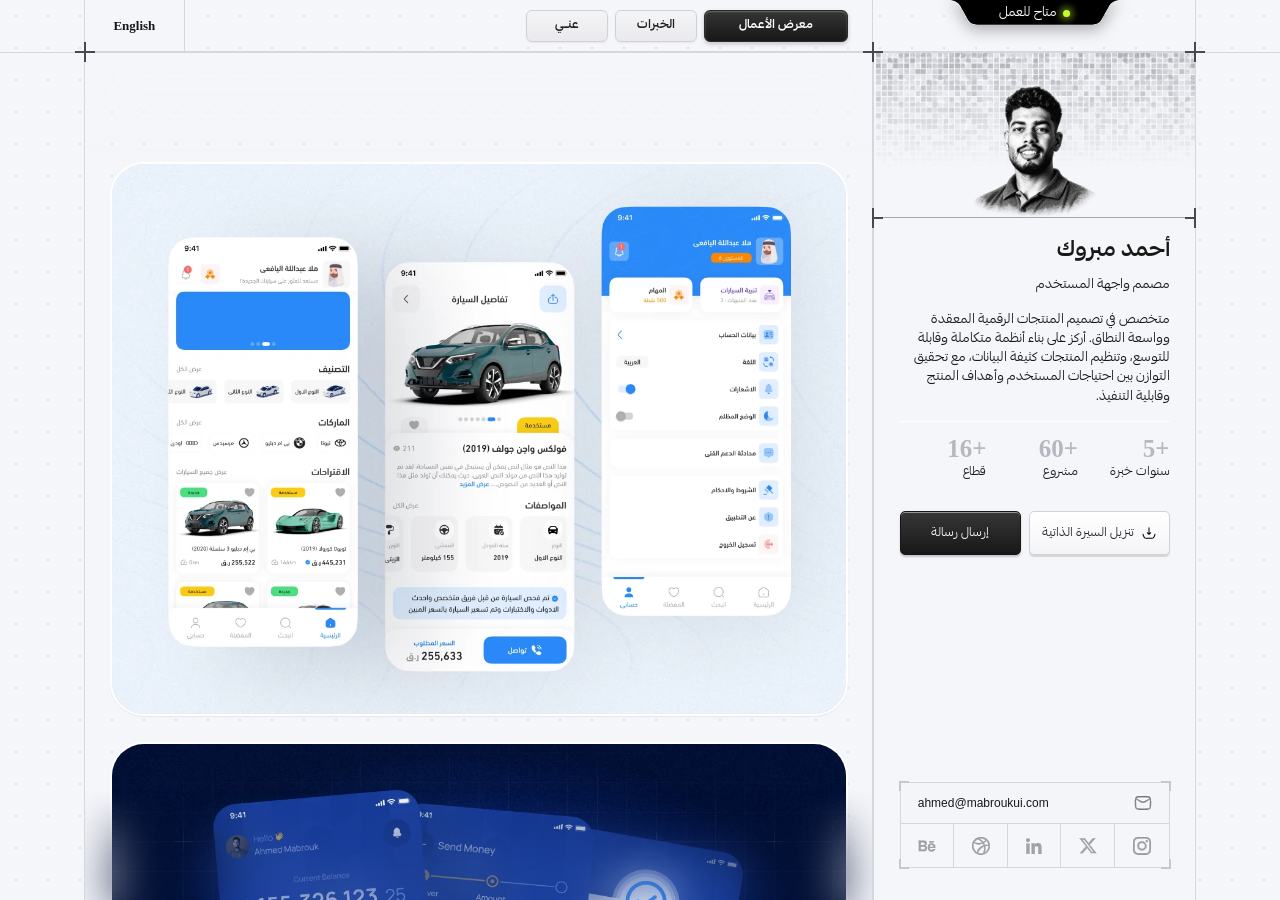
==== commit c9c6e09e: "Update social preview and icon contrast" ====
--- a/index.html
+++ b/index.html
@@ -5,26 +5,26 @@
   <meta name="viewport" content="width=device-width, initial-scale=1">
   <link rel="icon" type="image/png" href="assets/site-icon.png">
   <link rel="apple-touch-icon" href="assets/site-icon.png">
-  <meta name="description" content="متخصص في تصميم المنتجات الرقمية المعقدة وواسعة النطاق. أركز على بناء أنظمة متكاملة وقابلة للتوسع، وتنظيم المنتجات كثيفة البيانات، مع تحقيق التوازن بين احتياجات المستخدم وأهداف المنتج وقابلية التنفيذ.">
+  <meta name="description" content="specializing in Enterprise SaaS, ERP Systems, Complex Dashboards, and AI-Powered Products. Focused on Scalable Design Systems, Complex Workflows, Data-Heavy Interfaces, and End-to-End Product Design, balancing User Needs, Business Goals, and Technical Feasibility">
   <meta name="application-name" content="Mabroukui">
   <link rel="canonical" href="https://mabroukui.com/">
   <meta property="og:type" content="website">
   <meta property="og:site_name" content="Mabroukui">
-  <meta property="og:locale" content="ar_EG">
-  <meta property="og:title" content="أحمد مبروك - مصمم واجهة المستخدم">
-  <meta property="og:description" content="متخصص في تصميم المنتجات الرقمية المعقدة وواسعة النطاق. أركز على بناء أنظمة متكاملة وقابلة للتوسع، وتنظيم المنتجات كثيفة البيانات، مع تحقيق التوازن بين احتياجات المستخدم وأهداف المنتج وقابلية التنفيذ.">
+  <meta property="og:locale" content="en_US">
+  <meta property="og:title" content="Ahmed Mabrouk | Senior UI/UX &amp; Product Designer">
+  <meta property="og:description" content="specializing in Enterprise SaaS, ERP Systems, Complex Dashboards, and AI-Powered Products. Focused on Scalable Design Systems, Complex Workflows, Data-Heavy Interfaces, and End-to-End Product Design, balancing User Needs, Business Goals, and Technical Feasibility">
   <meta property="og:url" content="https://mabroukui.com/">
-  <meta property="og:image" content="https://mabroukui.com/assets/share-cover.jpg">
+  <meta property="og:image" content="https://mabroukui.com/assets/share-cover-en.jpg">
   <meta property="og:image:type" content="image/jpeg">
   <meta property="og:image:width" content="1200">
   <meta property="og:image:height" content="630">
-  <meta property="og:image:alt" content="كافر معرض أعمال أحمد مبروك">
+  <meta property="og:image:alt" content="Ahmed Mabrouk, Senior UI and Product Designer">
   <meta name="twitter:card" content="summary_large_image">
-  <meta name="twitter:title" content="أحمد مبروك - مصمم واجهة المستخدم">
-  <meta name="twitter:description" content="متخصص في تصميم المنتجات الرقمية المعقدة وواسعة النطاق. أركز على بناء أنظمة متكاملة وقابلة للتوسع، وتنظيم المنتجات كثيفة البيانات، مع تحقيق التوازن بين احتياجات المستخدم وأهداف المنتج وقابلية التنفيذ.">
-  <meta name="twitter:image" content="https://mabroukui.com/assets/share-cover.jpg">
-  <title>Ahmed Mabrouk Ui Designer</title>
-  <link rel="stylesheet" href="styles.css">
+  <meta name="twitter:title" content="Ahmed Mabrouk | Senior UI/UX &amp; Product Designer">
+  <meta name="twitter:description" content="specializing in Enterprise SaaS, ERP Systems, Complex Dashboards, and AI-Powered Products. Focused on Scalable Design Systems, Complex Workflows, Data-Heavy Interfaces, and End-to-End Product Design, balancing User Needs, Business Goals, and Technical Feasibility">
+  <meta name="twitter:image" content="https://mabroukui.com/assets/share-cover-en.jpg">
+  <title>Ahmed Mabrouk | Senior UI/UX &amp; Product Designer</title>
+  <link rel="stylesheet" href="styles.css?v=2">
 </head>
 <body>
   <div class="site-shell">
--- a/styles.css
+++ b/styles.css
@@ -91,14 +91,14 @@
   .junction-top-left{top:var(--header-h);left:0}
   .junction-top-middle{top:var(--header-h);right:29%}
   .junction-top-right{top:var(--header-h);right:0}
-  .junction-top-left::before,.junction-top-middle::before,.junction-top-right::before{width:28px;height:2px;transform:translate(-50%,-50%)}
-  .junction-top-left::after,.junction-top-middle::after,.junction-top-right::after{width:2px;height:28px;transform:translate(-50%,-50%)}
+  .junction-top-left::before,.junction-top-middle::before,.junction-top-right::before{width:20px;height:2px;transform:translate(-50%,-50%)}
+  .junction-top-left::after,.junction-top-middle::after,.junction-top-right::after{width:2px;height:20px;transform:translate(-50%,-50%)}
   .junction-portrait-left,.junction-portrait-right{top:calc(var(--header-h) + var(--portrait-h))}
   .junction-portrait-left{right:29%}
   .junction-portrait-right{right:0}
-  .junction-portrait-left::before,.junction-portrait-right::before{width:2px;height:26px;transform:translate(-50%,-50%)}
-  .junction-portrait-left::after{width:14px;height:2px;left:auto;right:0;transform:translateY(-50%)}
-  .junction-portrait-right::after{width:14px;height:2px;right:auto;transform:translateY(-50%)}
+  .junction-portrait-left::before,.junction-portrait-right::before{width:2px;height:20px;transform:translate(-50%,-50%)}
+  .junction-portrait-left::after{width:10px;height:2px;left:auto;right:0;transform:translateY(-50%)}
+  .junction-portrait-right::after{width:10px;height:2px;right:auto;transform:translateY(-50%)}
 }
 @media(max-width:1023px){
   .site-shell{width:100%;border:0}
@@ -139,7 +139,8 @@
 .socials a:last-child{border-right:0}
 .socials a:hover{background:#e5e7ee}
 .socials a img{width:18px;height:18px;opacity:.74}
-.contact-corner{position:absolute;width:15px;height:15px;z-index:2;pointer-events:none;color:#c5c8cf}
+.email-link img,.socials img{opacity:1;filter:brightness(.66)}
+.contact-corner{position:absolute;width:10px;height:10px;z-index:2;pointer-events:none;color:#c5c8cf}
 .contact-corner.top-left{top:-2px;left:-2px;border-top:2px solid;border-left:2px solid}
 .contact-corner.top-right{top:-2px;right:-2px;border-top:2px solid;border-right:2px solid}
 .contact-corner.bottom-left{bottom:-2px;left:-2px;border-bottom:2px solid;border-left:2px solid}
@@ -228,8 +229,8 @@
   .topbar::after{content:'';position:absolute;bottom:-.5px;left:-25px;right:-25px;height:1px;background:var(--line);pointer-events:none}
   .junction{display:block;position:fixed;width:0;height:0;z-index:31;pointer-events:none;color:#464a50}
   .junction::before,.junction::after{content:'';position:absolute;top:0;left:0;background:currentColor;transform:translate(-50%,-50%)}
-  .junction::before{width:22px;height:2px}
-  .junction::after{width:2px;height:22px}
+  .junction::before{width:16px;height:2px}
+  .junction::after{width:2px;height:16px}
   .junction-top-left{top:52px;left:25px}
   .junction-top-middle{display:none}
   .junction-top-right{top:52px;right:25px}
@@ -244,11 +245,11 @@
   .profile-panel>.availability{position:absolute;top:40px;left:calc(20% - 102px);right:auto;transform:none;z-index:6;margin:0}
   .portrait-box{grid-column:1;grid-row:1;height:auto;min-height:318px;align-self:stretch;border-right:1px solid var(--line);border-bottom:0}
   .portrait-box::after{content:none}
-  .profile-summary::before,.profile-summary::after{content:'';position:absolute;bottom:0;width:22px;height:22px;z-index:8;pointer-events:none}
+  .profile-summary::before,.profile-summary::after{content:'';position:absolute;bottom:0;width:16px;height:16px;z-index:8;pointer-events:none}
   .portrait-box img{width:88%;max-width:340px;max-height:none;transform:translateY(26px)}
   .profile-summary{grid-column:2;grid-row:1;position:relative;direction:rtl;text-align:right;padding:20px 24px 18px;border-bottom:0;background:var(--surface)}
-  .profile-summary::before{left:0;transform:translate(-50%,50%);background:linear-gradient(#464a50,#464a50) center/22px 2px no-repeat,linear-gradient(#464a50,#464a50) center top/2px 11px no-repeat}
-  .profile-summary::after{right:0;transform:translate(50%,50%);background:linear-gradient(#464a50,#464a50) center/22px 2px no-repeat,linear-gradient(#464a50,#464a50) center/2px 22px no-repeat}
+  .profile-summary::before{left:0;transform:translate(-50%,50%);background:linear-gradient(#464a50,#464a50) center/16px 2px no-repeat,linear-gradient(#464a50,#464a50) center top/2px 8px no-repeat}
+  .profile-summary::after{right:0;transform:translate(50%,50%);background:linear-gradient(#464a50,#464a50) center/16px 2px no-repeat,linear-gradient(#464a50,#464a50) center/2px 16px no-repeat}
   .profile-heading h1{font-size:27px}
   .profile-heading p{font-size:15px}
   .profile-lede{max-width:none;font-size:14px;line-height:1.5;margin:18px 0 14px}
@@ -259,7 +260,7 @@
   .primary-action,.secondary-action{min-height:42px;font-size:12px}
   .main-panel{grid-column:1/-1;grid-row:2;min-height:0;overflow:visible;direction:rtl}
   .main-panel::before{content:'';display:block;position:absolute;top:-.5px;left:-25px;right:-25px;height:1px;background:var(--line);z-index:4;pointer-events:none}
-  .main-panel::after{content:'';display:block;position:absolute;top:0;left:0;width:22px;height:22px;transform:translate(-50%,-50%);z-index:12;pointer-events:none;background:linear-gradient(#464a50,#464a50) center/22px 2px no-repeat,linear-gradient(#464a50,#464a50) center/2px 22px no-repeat}
+  .main-panel::after{content:'';display:block;position:absolute;top:0;left:0;width:16px;height:16px;transform:translate(-50%,-50%);z-index:12;pointer-events:none;background:linear-gradient(#464a50,#464a50) center/16px 2px no-repeat,linear-gradient(#464a50,#464a50) center/2px 16px no-repeat}
   .tab-panel,.work-panel{height:auto;overflow:visible}
   .work-scroll,.info-scroll{height:auto;overflow:visible}
   .work-panel::before,.work-panel::after{content:'';display:block;position:sticky;left:auto;right:auto;width:100%;height:80px;z-index:5;pointer-events:none;backdrop-filter:blur(24px);-webkit-backdrop-filter:blur(24px)}
@@ -270,15 +271,15 @@
   .project-card img{width:100%;height:auto;object-fit:contain}
   .contact-area{grid-column:1/-1;grid-row:3;display:grid;grid-template-columns:1fr 1fr;direction:ltr;align-self:start;margin:40px 24px 28px;padding:0}
   .contact-area::before{content:'';position:absolute;top:-40.5px;left:-49px;right:-49px;height:1px;background:var(--line);pointer-events:none}
-  .tablet-footer-junction{display:block;position:absolute;top:-40px;width:22px;height:22px;z-index:8;pointer-events:none;background:linear-gradient(#464a50,#464a50) center/22px 2px no-repeat,linear-gradient(#464a50,#464a50) center/2px 22px no-repeat}
+  .tablet-footer-junction{display:block;position:absolute;top:-40px;width:16px;height:16px;z-index:8;pointer-events:none;background:linear-gradient(#464a50,#464a50) center/16px 2px no-repeat,linear-gradient(#464a50,#464a50) center/2px 16px no-repeat}
   .tablet-footer-junction-left{left:-24px;transform:translate(-50%,-50%)}
   .tablet-footer-junction-right{right:-24px;transform:translate(50%,-50%)}
   .email-link{min-height:52px;border-bottom:0;border-right:1px solid var(--line);font-size:14px}
   .socials{position:relative;height:52px}
-  .socials::before,.socials::after{content:'';position:absolute;left:0;width:22px;height:22px;z-index:2;pointer-events:none}
-  .socials::before{top:0;transform:translate(-50%,-50%);background:linear-gradient(#c5c8cf,#c5c8cf) center/22px 2px no-repeat,linear-gradient(#c5c8cf,#c5c8cf) center bottom/2px 11px no-repeat}
-  .socials::after{bottom:0;transform:translate(-50%,50%);background:linear-gradient(#c5c8cf,#c5c8cf) center/22px 2px no-repeat,linear-gradient(#c5c8cf,#c5c8cf) center top/2px 11px no-repeat}
-  .contact-corner{width:11px;height:11px}
+  .socials::before,.socials::after{content:'';position:absolute;left:0;width:16px;height:16px;z-index:2;pointer-events:none}
+  .socials::before{top:0;transform:translate(-50%,-50%);background:linear-gradient(#c5c8cf,#c5c8cf) center/16px 2px no-repeat,linear-gradient(#c5c8cf,#c5c8cf) center bottom/2px 8px no-repeat}
+  .socials::after{bottom:0;transform:translate(-50%,50%);background:linear-gradient(#c5c8cf,#c5c8cf) center/16px 2px no-repeat,linear-gradient(#c5c8cf,#c5c8cf) center top/2px 8px no-repeat}
+  .contact-corner{width:8px;height:8px}
   .socials a img{width:22px;height:22px}
   .info-inner{padding-bottom:35px}
   .content-grid:not([data-active-tab="work"]){grid-template-columns:minmax(0,1fr)}
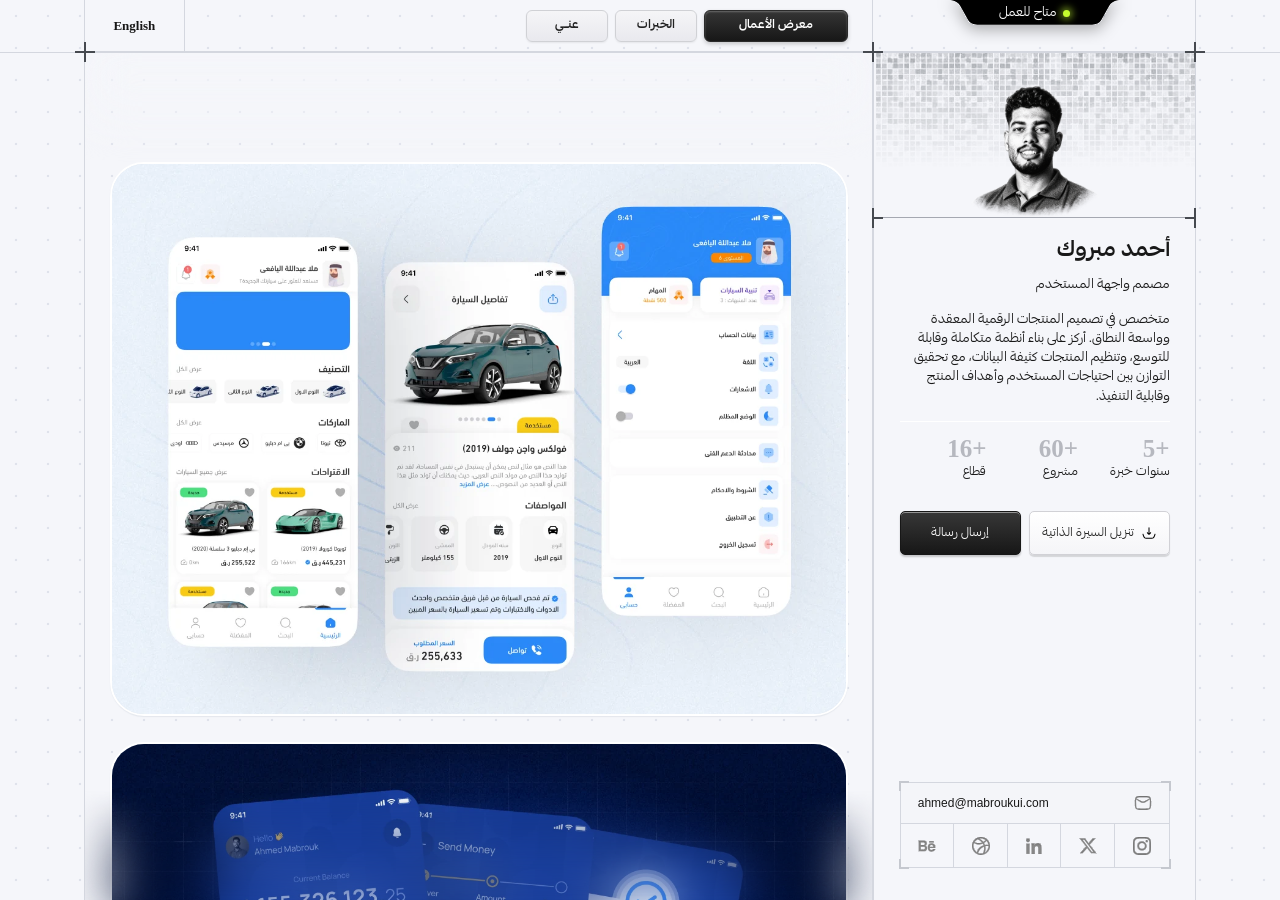
==== commit f69dfc42: "Ensure social icons use darker opacity" ====
--- a/index.html
+++ b/index.html
@@ -24,7 +24,7 @@
   <meta name="twitter:description" content="specializing in Enterprise SaaS, ERP Systems, Complex Dashboards, and AI-Powered Products. Focused on Scalable Design Systems, Complex Workflows, Data-Heavy Interfaces, and End-to-End Product Design, balancing User Needs, Business Goals, and Technical Feasibility">
   <meta name="twitter:image" content="https://mabroukui.com/assets/share-cover-en.jpg">
   <title>Ahmed Mabrouk | Senior UI/UX &amp; Product Designer</title>
-  <link rel="stylesheet" href="styles.css?v=2">
+  <link rel="stylesheet" href="styles.css?v=3">
 </head>
 <body>
   <div class="site-shell">
--- a/styles.css
+++ b/styles.css
@@ -139,7 +139,7 @@
 .socials a:last-child{border-right:0}
 .socials a:hover{background:#e5e7ee}
 .socials a img{width:18px;height:18px;opacity:.74}
-.email-link img,.socials img{opacity:1;filter:brightness(.66)}
+.email-link img,.socials a img{opacity:1;filter:brightness(.66)}
 .contact-corner{position:absolute;width:10px;height:10px;z-index:2;pointer-events:none;color:#c5c8cf}
 .contact-corner.top-left{top:-2px;left:-2px;border-top:2px solid;border-left:2px solid}
 .contact-corner.top-right{top:-2px;right:-2px;border-top:2px solid;border-right:2px solid}
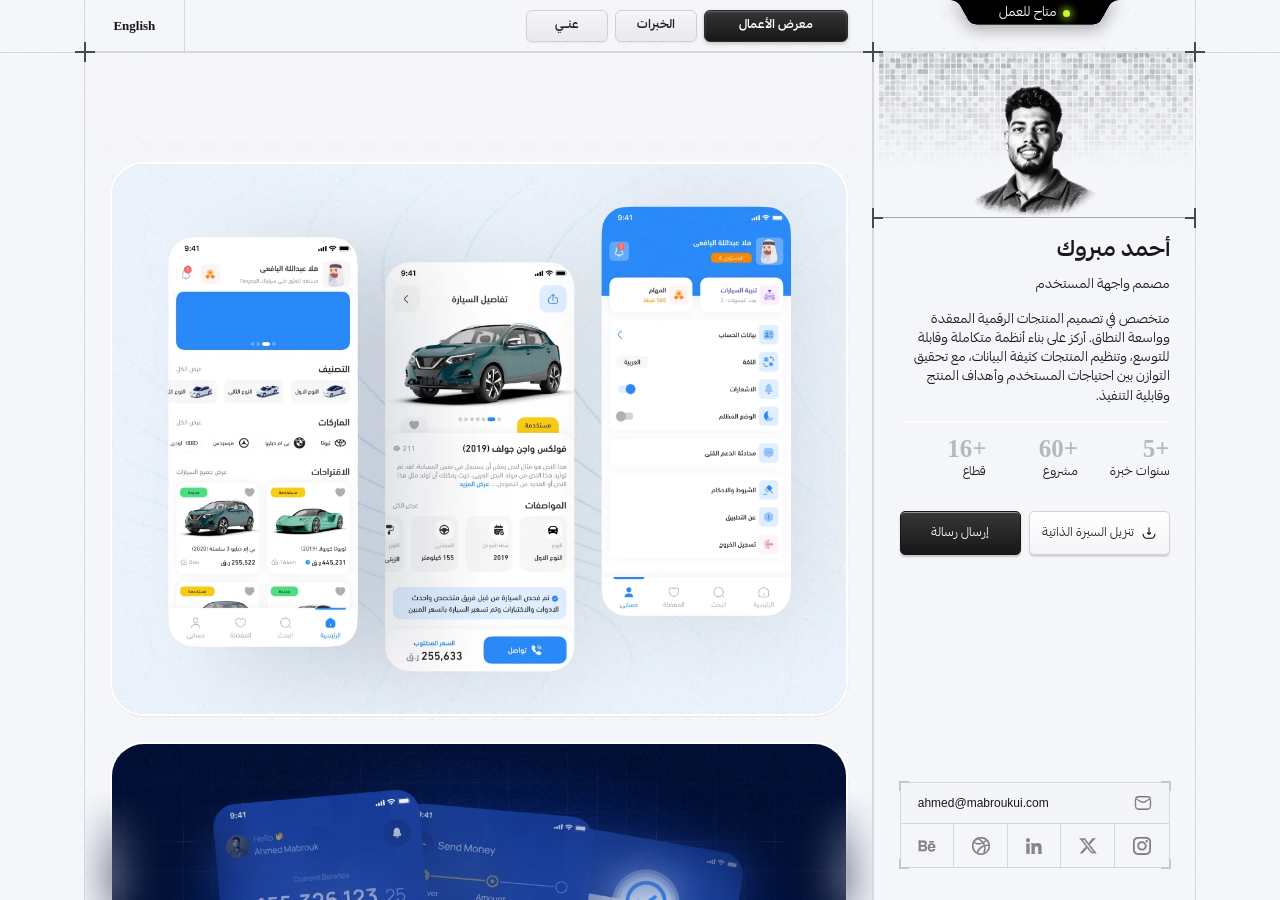
==== commit ac163121: "Refine English typography and tablet profile layout" ====
--- a/index.html
+++ b/index.html
@@ -24,7 +24,7 @@
   <meta name="twitter:description" content="specializing in Enterprise SaaS, ERP Systems, Complex Dashboards, and AI-Powered Products. Focused on Scalable Design Systems, Complex Workflows, Data-Heavy Interfaces, and End-to-End Product Design, balancing User Needs, Business Goals, and Technical Feasibility">
   <meta name="twitter:image" content="https://mabroukui.com/assets/share-cover-en.jpg">
   <title>Ahmed Mabrouk | Senior UI/UX &amp; Product Designer</title>
-  <link rel="stylesheet" href="styles.css?v=3">
+  <link rel="stylesheet" href="styles.css?v=5">
 </head>
 <body>
   <div class="site-shell">
--- a/styles.css
+++ b/styles.css
@@ -58,7 +58,7 @@
 .site-shell{position:relative;width:calc(100% - var(--side-space) - var(--side-space));max-width:1440px}
 .profile-panel{background:var(--surface)}
 .portrait-box{background:var(--surface)}
-.portrait-box::before{inset:0;background:url('assets/profile-cover.png') center top/100% 100% no-repeat;opacity:1;z-index:0}
+.portrait-box::before{inset:0;background:url('assets/profile-cover.png') center center/auto 100% no-repeat;opacity:1;z-index:0}
 .portrait-box img{position:relative;z-index:1;mask-image:linear-gradient(#000 0 60%,transparent 90%)}
 .nav-tab,.stats,.profile-actions{font-family:Thmanyah,Ping,serif}
 .stats{direction:rtl}
@@ -477,6 +477,13 @@
 html.smooth-follower-enabled .project-modal-close{cursor:pointer!important}
 html.english .project-modal{font-family:GoogleSans,Arial,sans-serif}
 html.english .project-modal-copy h2{font-family:Thmanyah,GoogleSans,serif}
+/* Keep every English text element on the supplied Google Sans font. */
+html.english body,html.english body *{font-family:GoogleSans,Arial,sans-serif!important}
+html.english .language-button{font-family:Thmanyah,Ping,serif!important}
+@media(min-width:551px) and (max-width:1023px){
+  html.english .content-grid{grid-template-columns:minmax(0,60%) minmax(0,40%)}
+  html.english .profile-panel>.availability{left:calc(80% - 102px)}
+}
 @media(max-width:550px){
   .project-modal-header{gap:12px;padding:18px 16px}
   .project-modal-copy h2{font-size:22px}
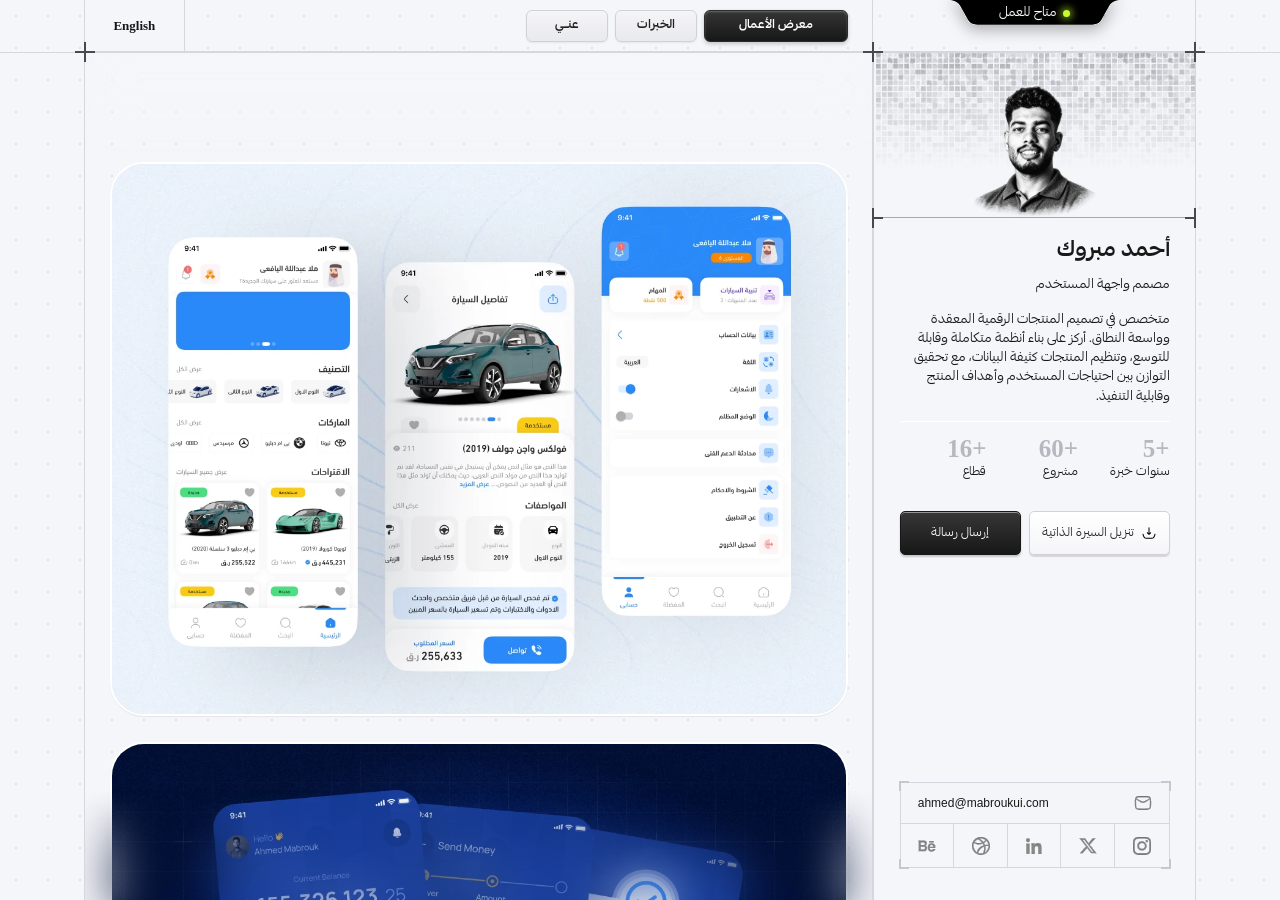
==== commit 9a0437ab: "Refine profile image across screen sizes" ====
--- a/index.html
+++ b/index.html
@@ -24,7 +24,7 @@
   <meta name="twitter:description" content="specializing in Enterprise SaaS, ERP Systems, Complex Dashboards, and AI-Powered Products. Focused on Scalable Design Systems, Complex Workflows, Data-Heavy Interfaces, and End-to-End Product Design, balancing User Needs, Business Goals, and Technical Feasibility">
   <meta name="twitter:image" content="https://mabroukui.com/assets/share-cover-en.jpg">
   <title>Ahmed Mabrouk | Senior UI/UX &amp; Product Designer</title>
-  <link rel="stylesheet" href="styles.css?v=5">
+  <link rel="stylesheet" href="styles.css?v=9">
 </head>
 <body>
   <div class="site-shell">
--- a/styles.css
+++ b/styles.css
@@ -58,7 +58,7 @@
 .site-shell{position:relative;width:calc(100% - var(--side-space) - var(--side-space));max-width:1440px}
 .profile-panel{background:var(--surface)}
 .portrait-box{background:var(--surface)}
-.portrait-box::before{inset:0;background:url('assets/profile-cover.png') center center/auto 100% no-repeat;opacity:1;z-index:0}
+.portrait-box::before{inset:0;background:url('assets/profile-cover.png') center top/100% auto no-repeat;opacity:1;z-index:0}
 .portrait-box img{position:relative;z-index:1;mask-image:linear-gradient(#000 0 60%,transparent 90%)}
 .nav-tab,.stats,.profile-actions{font-family:Thmanyah,Ping,serif}
 .stats{direction:rtl}
@@ -481,8 +481,19 @@
 html.english body,html.english body *{font-family:GoogleSans,Arial,sans-serif!important}
 html.english .language-button{font-family:Thmanyah,Ping,serif!important}
 @media(min-width:551px) and (max-width:1023px){
-  html.english .content-grid{grid-template-columns:minmax(0,60%) minmax(0,40%)}
+  html.english .content-grid[data-active-tab="work"]{grid-template-columns:minmax(0,60%) minmax(0,40%)}
   html.english .profile-panel>.availability{left:calc(80% - 102px)}
+}
+@media(max-width:550px){
+  html.english #experiencePanel .experience-meta{grid-column:2;align-items:flex-end;text-align:right}
+  html.english #experiencePanel .experience-meta time,
+  html.english #experiencePanel .experience-meta span{direction:ltr;align-self:flex-end;text-align:right}
+  html.english #experiencePanel .experience-details h3,
+  html.english #experiencePanel .experience-company{grid-column:1;text-align:left}
+}
+@media(max-width:550px){
+  .portrait-box::before{background-size:100% auto}
+  .portrait-box img{height:100%;max-height:none;max-width:88%}
 }
 @media(max-width:550px){
   .project-modal-header{gap:12px;padding:18px 16px}
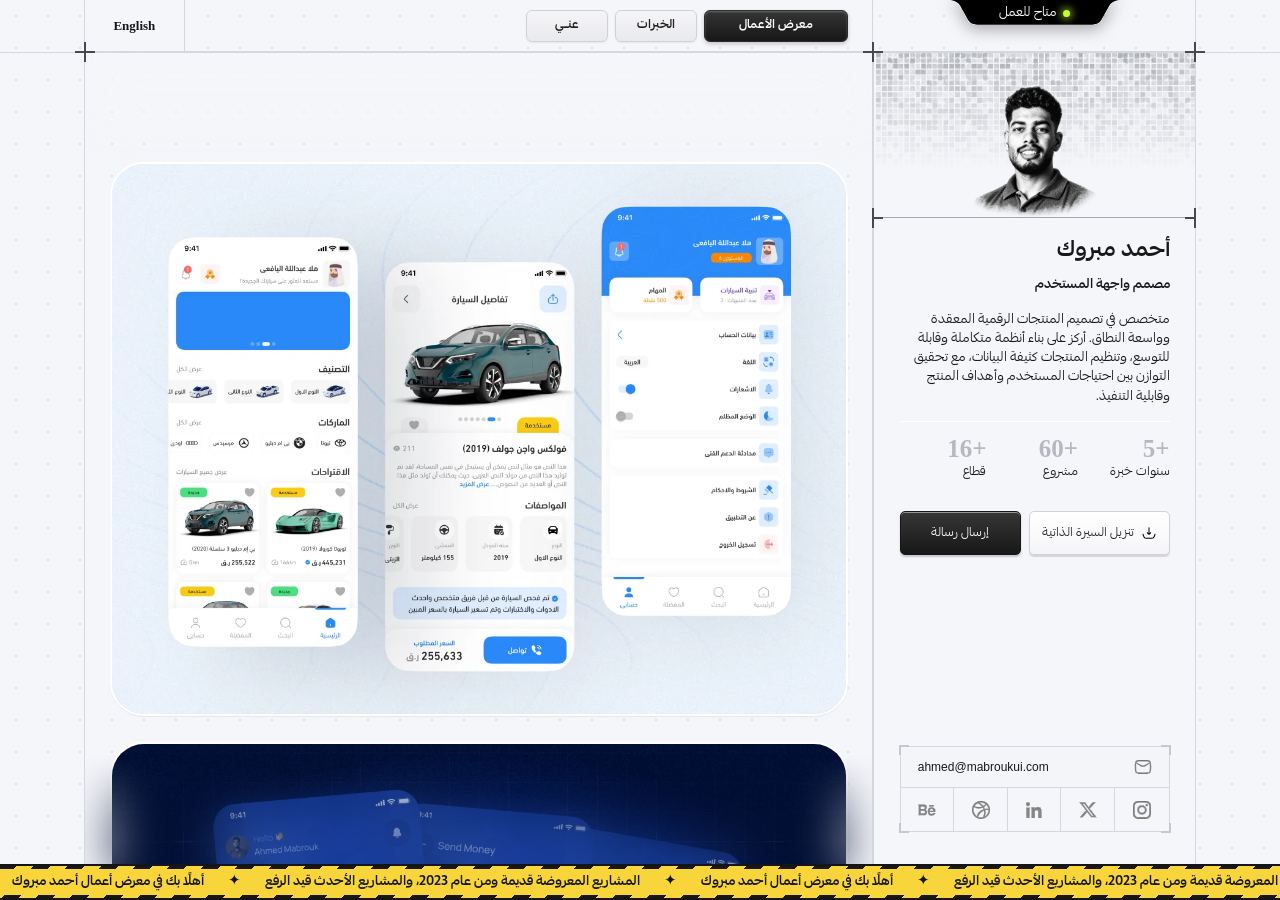
==== commit 065114b9: "Add bilingual continuous portfolio notice" ====
--- a/index.html
+++ b/index.html
@@ -24,7 +24,7 @@
   <meta name="twitter:description" content="specializing in Enterprise SaaS, ERP Systems, Complex Dashboards, and AI-Powered Products. Focused on Scalable Design Systems, Complex Workflows, Data-Heavy Interfaces, and End-to-End Product Design, balancing User Needs, Business Goals, and Technical Feasibility">
   <meta name="twitter:image" content="https://mabroukui.com/assets/share-cover-en.jpg">
   <title>Ahmed Mabrouk | Senior UI/UX &amp; Product Designer</title>
-  <link rel="stylesheet" href="styles.css?v=9">
+  <link rel="stylesheet" href="styles.css?v=16">
 </head>
 <body>
   <div class="site-shell">
@@ -191,6 +191,9 @@
     <button class="mobile-tab" data-tab="experience" type="button" aria-selected="false"><span class="mobile-tab-icon" aria-hidden="true"><img class="icon-outline" src="assets/icons/mobile-nav/briefcase-outline.svg" alt=""><img class="icon-filled" src="assets/icons/mobile-nav/briefcase-filled.svg" alt=""></span><span>الخبرات</span></button>
     <button class="mobile-tab is-active" data-tab="work" type="button" aria-selected="true"><span class="mobile-tab-icon" aria-hidden="true"><img class="icon-outline" src="assets/icons/mobile-nav/work-outline.svg" alt=""><img class="icon-filled" src="assets/icons/mobile-nav/work-filled.svg" alt=""></span><span>معرض الأعمال</span></button>
   </nav>
+  <div class="construction-ticker" id="constructionTicker" role="status" aria-label="أهلًا بك في معرض أعمال أحمد مبروك. المشاريع المعروضة قديمة ومن عام 2023، والمشاريع الأحدث قيد الرفع.">
+    <div class="construction-ticker-track" aria-hidden="true"><div class="construction-ticker-group"><span class="construction-ticker-chunk"><span class="ticker-welcome">أهلًا بك في معرض أعمال أحمد مبروك</span><span class="ticker-separator">✦</span><span class="ticker-notice">المشاريع المعروضة قديمة ومن عام 2023، والمشاريع الأحدث قيد الرفع</span><span class="ticker-separator">✦</span></span></div></div>
+  </div>
   <dialog class="project-modal" id="projectModal" aria-labelledby="projectModalTitle" aria-describedby="projectModalDescription">
     <div class="project-modal-header">
       <div class="project-modal-copy">
--- a/styles.css
+++ b/styles.css
@@ -124,7 +124,7 @@
 .topbar{background:transparent;backdrop-filter:none}
 
 .tool-button{background:var(--surface)}
-.profile-heading p{padding-top:8px}
+.profile-heading p{padding-top:8px;font-weight:600}
 .work-panel::before,.work-panel::after{height:110px;backdrop-filter:blur(24px);-webkit-backdrop-filter:blur(24px);background:none}
 .profile-panel>.availability{position:absolute;z-index:6;top:-64px;right:50%;transform:translateX(50%);width:204px;min-width:0;height:57px;margin:0;padding:0 0 7px;border-radius:0;box-shadow:none;background:url('assets/icons/availability-ref.svg') center top/204px 57px no-repeat;color:#fff;display:flex;align-items:center;justify-content:center;gap:6px;direction:rtl;font:13px Thmanyah,Ping,serif;white-space:nowrap}
 .profile-panel>.availability .status-dot{width:7px;height:7px}
@@ -501,3 +501,23 @@
   .project-modal-copy p{font-size:12px}
   .project-modal-close{width:38px;height:38px;font-size:28px}
 }
+
+/* Construction-style notice, anchored below the portfolio content. */
+:root{--ticker-height:36px}
+.construction-ticker{position:fixed;inset:auto 0 0;z-index:45;height:var(--ticker-height);overflow:hidden;direction:ltr;border-top:2px solid #151515;border-bottom:2px solid #151515;background:repeating-linear-gradient(135deg,#171717 0 12px,#f7d53b 12px 24px);color:#151515;pointer-events:none}
+.construction-ticker::before{content:'';position:absolute;inset:3px 0;background:#f7d53b}
+.construction-ticker-track{position:absolute;top:0;left:0;display:flex;width:max-content;height:100%;align-items:center;direction:ltr;animation:ticker-scroll-left var(--ticker-duration,25s) linear infinite}
+html[lang="ar"] .construction-ticker-track{animation-name:ticker-scroll-right}
+.construction-ticker-group{display:flex;flex:none;align-items:center;white-space:nowrap;font-size:13px;font-weight:700;line-height:1}
+.construction-ticker-chunk{display:flex;flex:none;align-items:center;gap:24px;padding:0 12px;white-space:nowrap}
+.ticker-welcome,.ticker-notice{unicode-bidi:plaintext}
+.ticker-separator{font-size:15px}
+@keyframes ticker-scroll-left{from{transform:translateX(0)}to{transform:translateX(var(--ticker-offset,0px))}}
+@keyframes ticker-scroll-right{from{transform:translateX(var(--ticker-offset,0px))}to{transform:translateX(0)}}
+@media(min-width:1024px){.content-grid{height:calc(100vh - var(--header-h) - var(--ticker-height))}}
+@media(min-width:551px) and (max-width:1023px){body{padding-bottom:var(--ticker-height)}}
+@media(max-width:550px){
+  .mobile-nav{bottom:max(20px,calc(env(safe-area-inset-bottom) + var(--ticker-height) + 12px))}
+  .contact-area{margin-bottom:calc(106px + var(--ticker-height) + env(safe-area-inset-bottom))}
+}
+@media(prefers-reduced-motion:reduce){.construction-ticker-track{animation:none}}
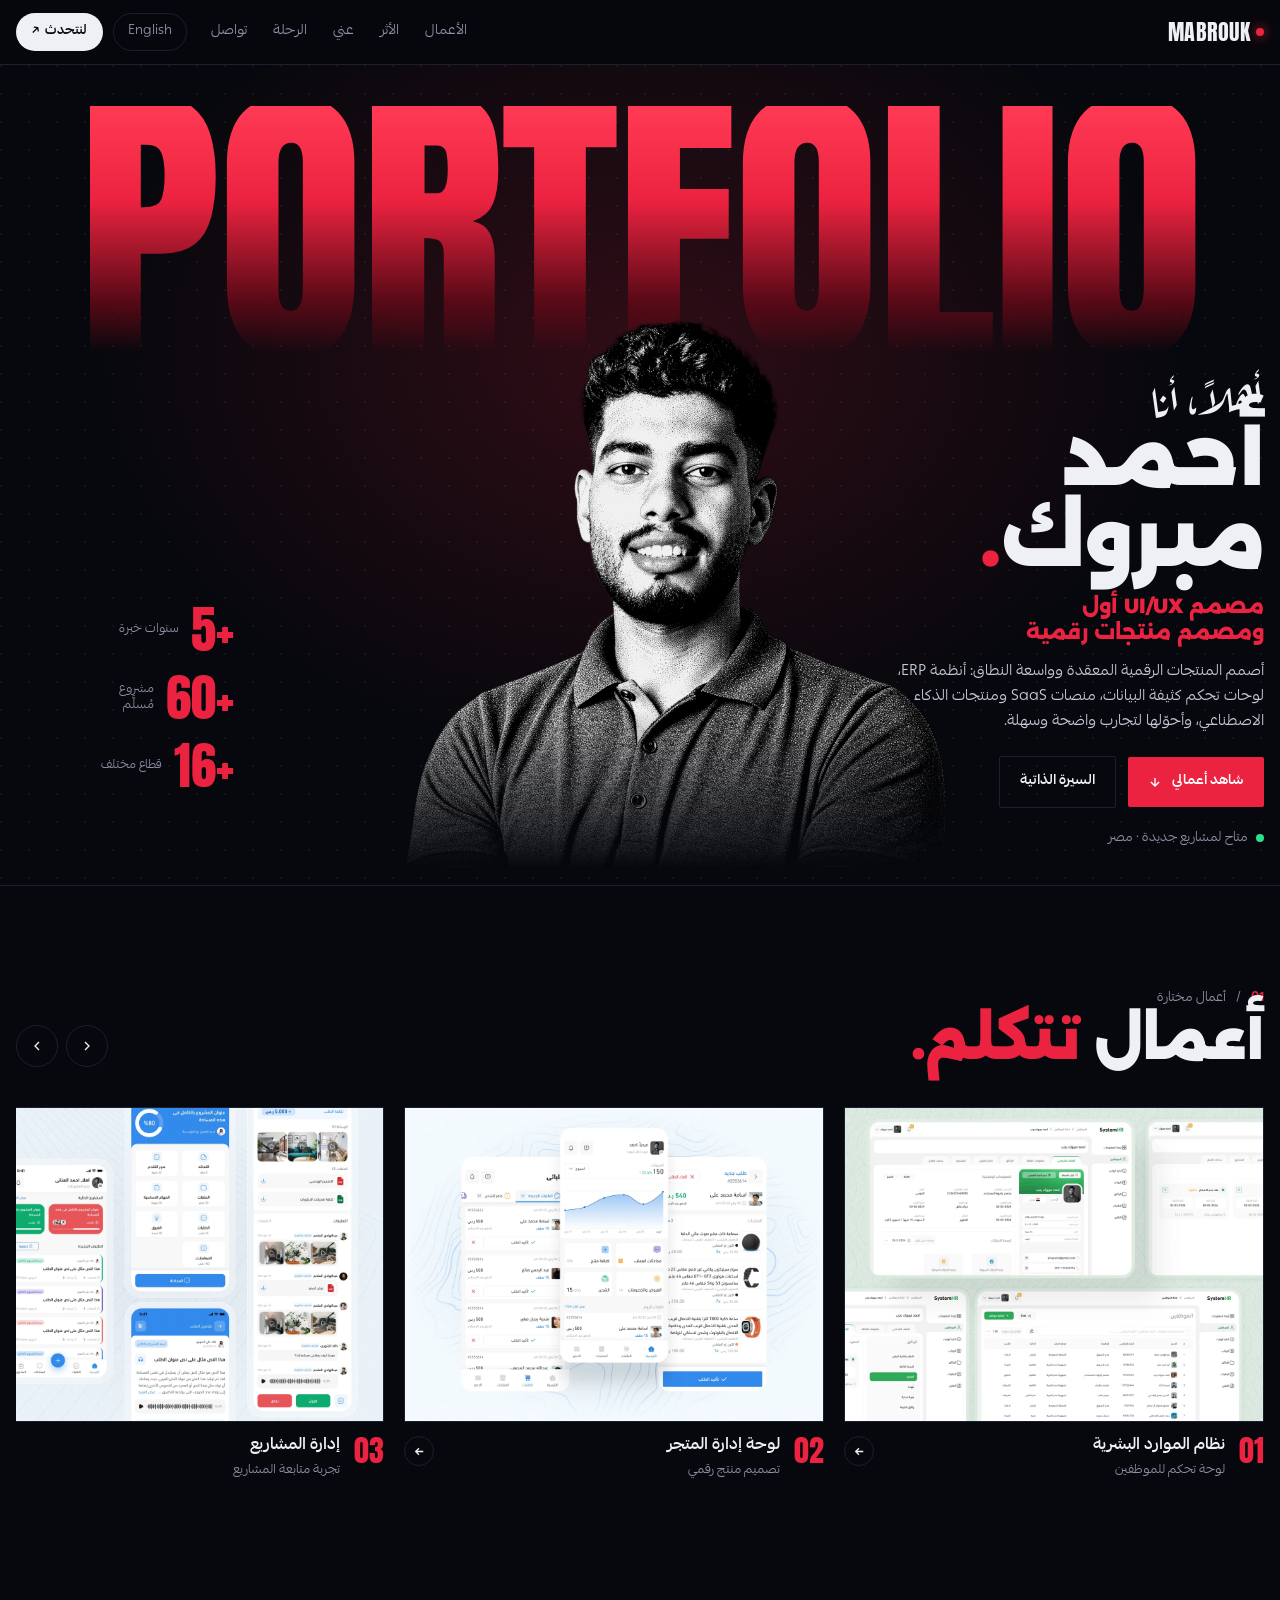
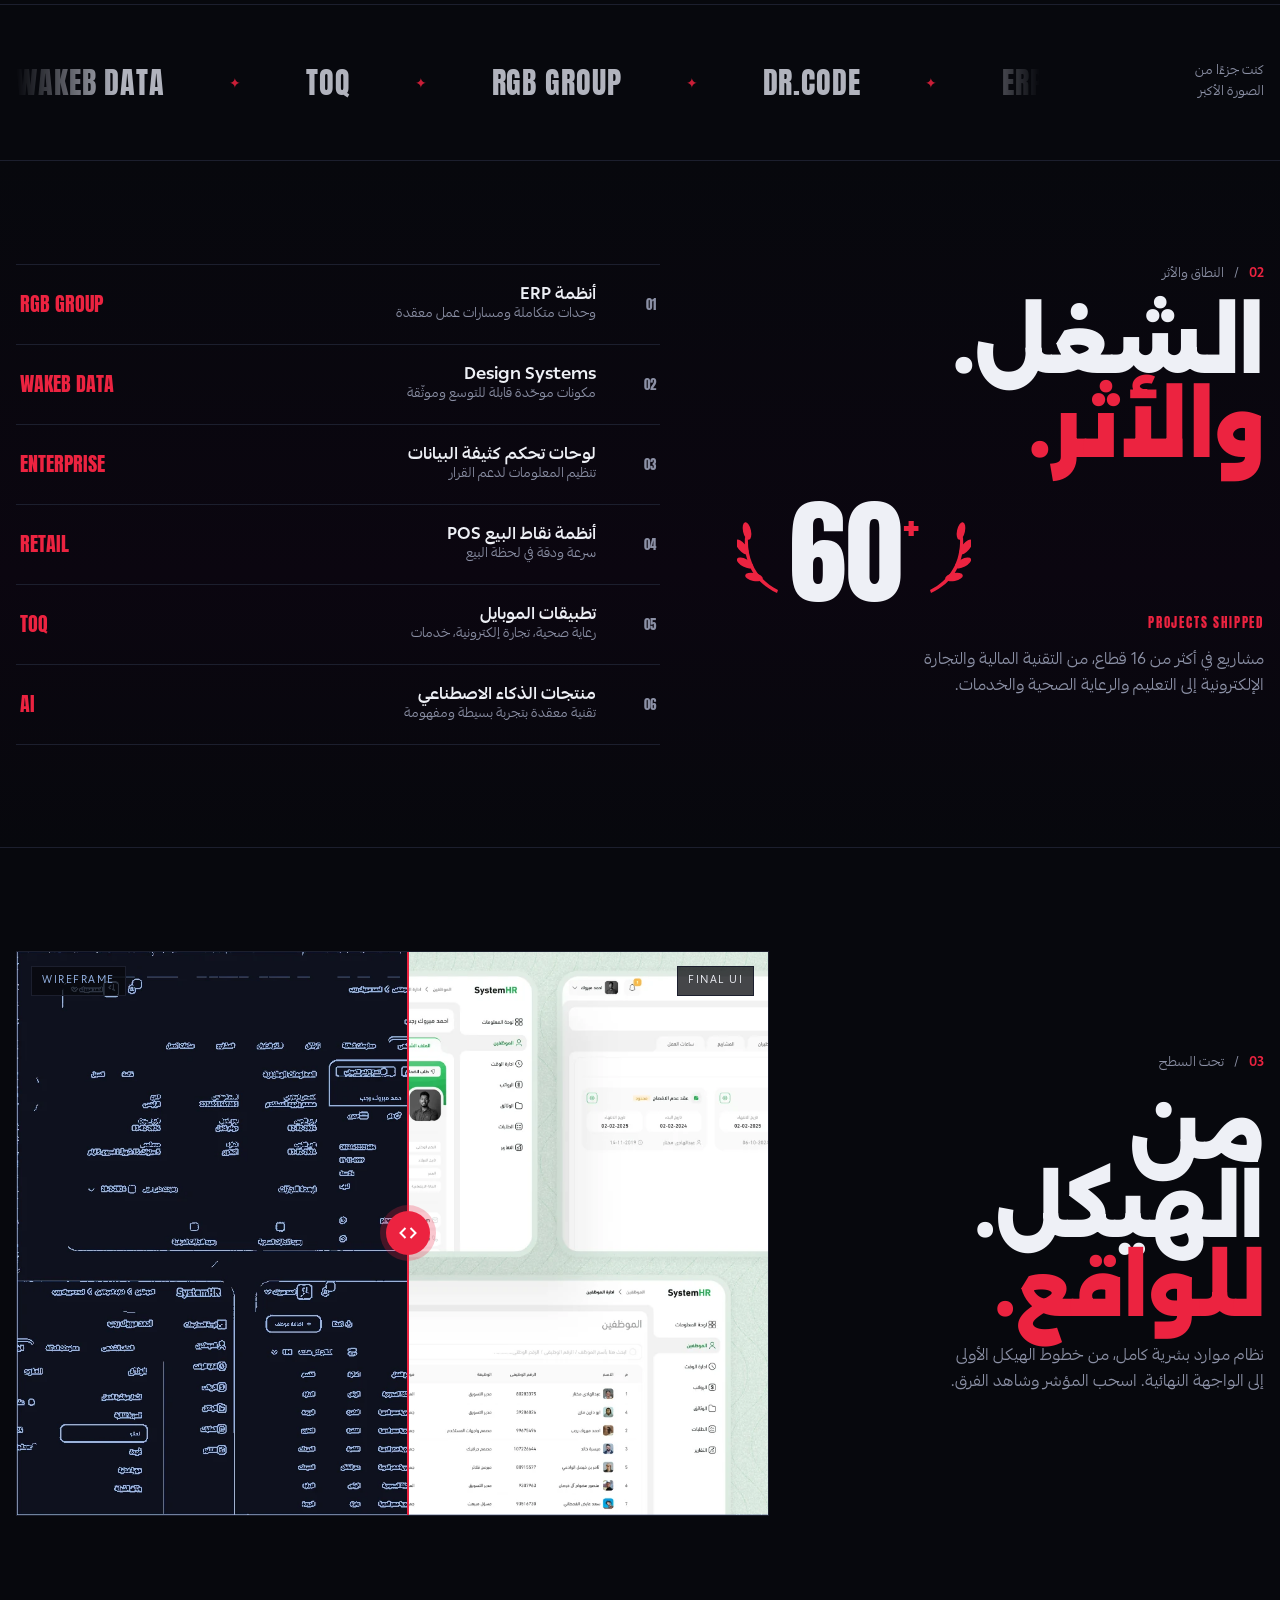
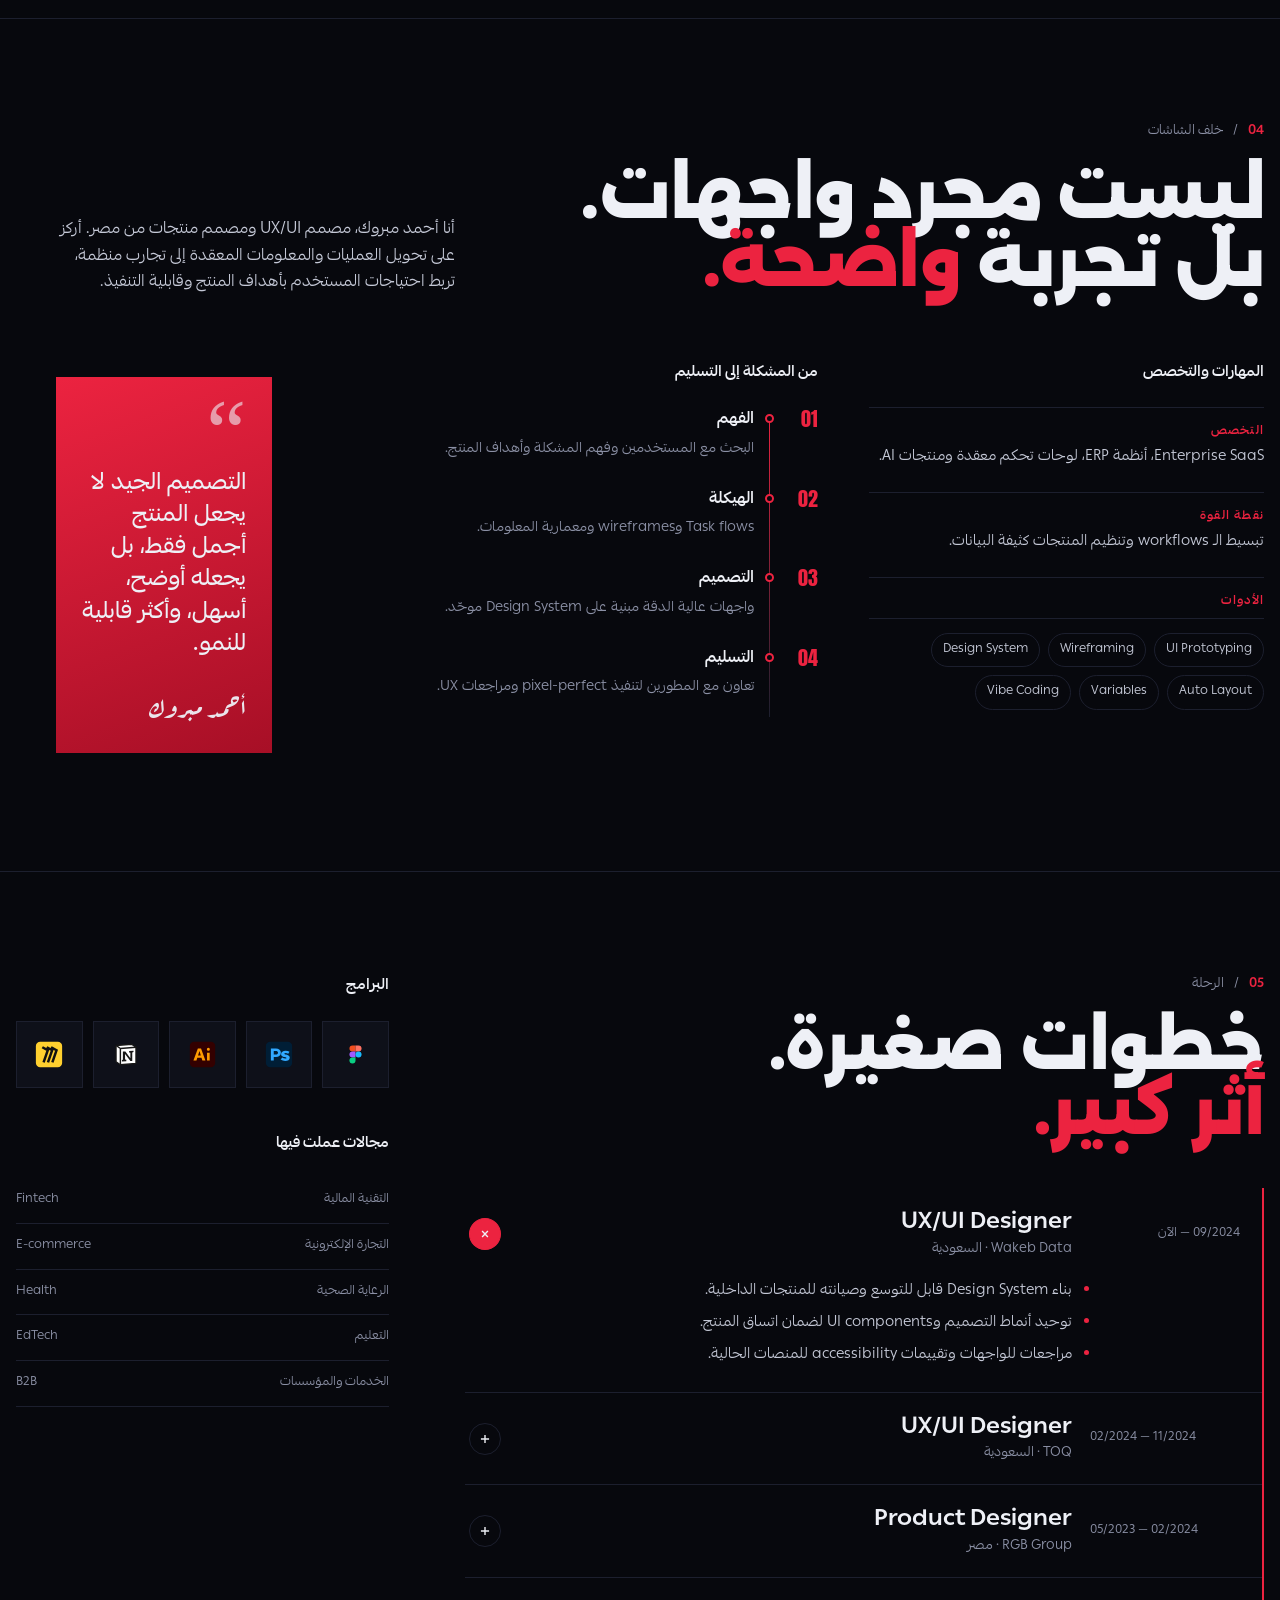
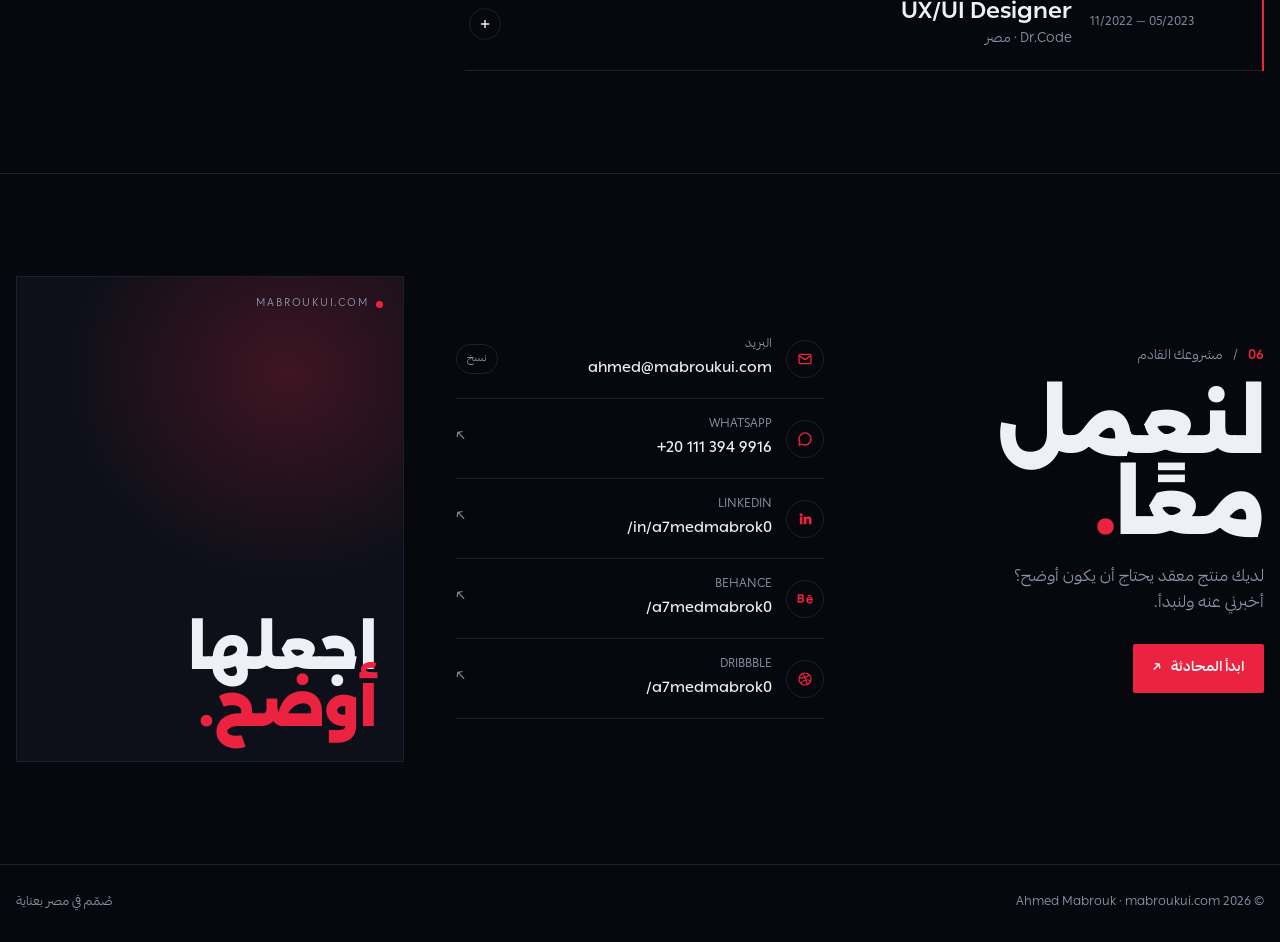
==== commit 3318539a: "Make v2 the only site: move to root, remove old site and unused assets Co-Authored-By: Claude Opus 5" ====
--- a/index.html
+++ b/index.html
@@ -1,216 +1,735 @@
 <!doctype html>
 <html lang="ar" dir="rtl">
 <head>
-  <meta charset="utf-8">
-  <meta name="viewport" content="width=device-width, initial-scale=1">
-  <link rel="icon" type="image/png" href="assets/site-icon.png">
-  <link rel="apple-touch-icon" href="assets/site-icon.png">
-  <meta name="description" content="specializing in Enterprise SaaS, ERP Systems, Complex Dashboards, and AI-Powered Products. Focused on Scalable Design Systems, Complex Workflows, Data-Heavy Interfaces, and End-to-End Product Design, balancing User Needs, Business Goals, and Technical Feasibility">
-  <meta name="application-name" content="Mabroukui">
-  <link rel="canonical" href="https://mabroukui.com/">
-  <meta property="og:type" content="website">
-  <meta property="og:site_name" content="Mabroukui">
-  <meta property="og:locale" content="en_US">
-  <meta property="og:title" content="Ahmed Mabrouk | Senior UI/UX &amp; Product Designer">
-  <meta property="og:description" content="specializing in Enterprise SaaS, ERP Systems, Complex Dashboards, and AI-Powered Products. Focused on Scalable Design Systems, Complex Workflows, Data-Heavy Interfaces, and End-to-End Product Design, balancing User Needs, Business Goals, and Technical Feasibility">
-  <meta property="og:url" content="https://mabroukui.com/">
-  <meta property="og:image" content="https://mabroukui.com/assets/share-cover-en.jpg">
-  <meta property="og:image:type" content="image/jpeg">
-  <meta property="og:image:width" content="1200">
-  <meta property="og:image:height" content="630">
-  <meta property="og:image:alt" content="Ahmed Mabrouk, Senior UI and Product Designer">
-  <meta name="twitter:card" content="summary_large_image">
-  <meta name="twitter:title" content="Ahmed Mabrouk | Senior UI/UX &amp; Product Designer">
-  <meta name="twitter:description" content="specializing in Enterprise SaaS, ERP Systems, Complex Dashboards, and AI-Powered Products. Focused on Scalable Design Systems, Complex Workflows, Data-Heavy Interfaces, and End-to-End Product Design, balancing User Needs, Business Goals, and Technical Feasibility">
-  <meta name="twitter:image" content="https://mabroukui.com/assets/share-cover-en.jpg">
-  <title>Ahmed Mabrouk | Senior UI/UX &amp; Product Designer</title>
-  <link rel="stylesheet" href="styles.css?v=16">
+<meta charset="utf-8">
+<meta name="viewport" content="width=device-width, initial-scale=1, viewport-fit=cover">
+<title>Ahmed Mabrouk Portfolio</title>
+<meta name="claude:viewport-fit-sides" content="cover">
+<script>(function(){var r=document.documentElement,l='ar';try{l=localStorage.getItem('mabroukui-v2-lang')||'ar'}catch(e){}r.lang=l;r.dir=l==='en'?'ltr':'rtl'})();</script>
+<meta name="description" content="Ahmed Mabrouk — Senior UI/UX & Product Designer specializing in Enterprise SaaS, ERP systems, complex dashboards and AI-powered products.">
+<meta property="og:title" content="Ahmed Mabrouk | Senior UI/UX &amp; Product Designer">
+<meta property="og:description" content="Enterprise SaaS, ERP systems, complex dashboards and AI-powered products.">
+<meta property="og:image" content="https://mabroukui.com/assets/share-cover-en.jpg">
+<link rel="icon" type="image/png" href="assets/site-icon.png">
+<link rel="preconnect" href="https://fonts.googleapis.com">
+<link rel="preconnect" href="https://fonts.gstatic.com" crossorigin>
+<link rel="stylesheet" href="https://fonts.googleapis.com/css2?family=Anton&family=Alexandria:wght@800;900&family=Aref+Ruqaa:wght@700&family=Caveat+Brush&family=IBM+Plex+Sans+Arabic:wght@400;500;700&family=DM+Sans:opsz,wght@9..40,400;9..40,500;9..40,700&display=swap">
+<style>
+@font-face{font-family:Ping;src:url('assets/fonts/alfont_com_PingARLT-Regular.otf') format('opentype');font-weight:400;font-display:swap}
+@font-face{font-family:Ping;src:url('assets/fonts/alfont_com_PingARLT-Medium.otf') format('opentype');font-weight:500;font-display:swap}
+@font-face{font-family:Ping;src:url('assets/fonts/alfont_com_PingARLT-Bold.otf') format('opentype');font-weight:700;font-display:swap}
+
+/* Layout: a cinematic dark scroll — giant poster hero, then full-bleed bands on a 12-col grid, red used only for emphasis words, numbers and the timeline spine. */
+:root{
+  --ink:#07080d;          /* page */
+  --panel:#0e1019;        /* raised bands */
+  --line:#1c1f2e;         /* hairlines */
+  --text:#eef0f6;
+  --muted:#8b90a5;
+  --red:#ec2340;
+  --red-hot:#ff3a55;
+  --red-deep:#5c0a17;
+  --blue:#96b4e6;         /* blueprint lines */
+  --display-en:"Anton","Alexandria",Impact,"Arial Narrow",sans-serif;
+  --display-ar:"Alexandria","Anton",Tahoma,sans-serif;
+  --script-en:"Caveat Brush","Aref Ruqaa",cursive;
+  --script-ar:"Aref Ruqaa","Caveat Brush",serif;
+  --body-ar:Ping,"IBM Plex Sans Arabic",Tahoma,sans-serif;
+  --body-en:"DM Sans",Ping,Arial,sans-serif;
+  --gut:max(16px,env(safe-area-inset-left,0px));
+  --gut-r:max(16px,env(safe-area-inset-right,0px));
+  color-scheme:dark;
+}
+*{box-sizing:border-box}
+html{scroll-behavior:smooth;background:var(--ink)}
+body{margin:0;background:var(--ink);color:var(--text);font-family:var(--body-ar);font-size:16px;line-height:1.65;overflow-x:hidden;-webkit-font-smoothing:antialiased}
+html[lang=en] body{font-family:var(--body-en)}
+html[lang=ar] .en,html[lang=en] .ar{display:none!important}
+img{display:block;max-width:100%}
+a{color:inherit;text-decoration:none}
+button{font:inherit;color:inherit;background:none;border:0;cursor:pointer;padding:0}
+:focus-visible{outline:2px solid var(--red-hot);outline-offset:3px}
+.wrap{width:min(100%,1320px);margin-inline:auto;padding-left:var(--gut);padding-right:var(--gut-r)}
+.display{font-family:var(--display-ar);font-weight:900;line-height:1.02;letter-spacing:-.01em;text-wrap:balance;margin:0}
+html[lang=en] .display{font-family:var(--display-en);font-weight:400;text-transform:uppercase;letter-spacing:.005em;line-height:.95}
+.red{color:var(--red)}
+.eyebrow{font-size:12px;letter-spacing:.14em;text-transform:uppercase;color:var(--muted);display:flex;gap:10px;align-items:center;margin:0 0 18px}
+.eyebrow b{color:var(--red);font-weight:700}
+html[lang=ar] .eyebrow{letter-spacing:0;font-size:13px}
+.num{font-family:var(--display-en);font-variant-numeric:tabular-nums;letter-spacing:.01em}
+
+/* ---------- header ---------- */
+body::before{content:"";position:fixed;inset:0 0 auto;height:env(safe-area-inset-top,0px);z-index:60;background:var(--ink)}
+.top{position:sticky;top:env(safe-area-inset-top,0px);z-index:50;background:color-mix(in srgb,var(--ink) 82%,transparent);backdrop-filter:blur(14px);-webkit-backdrop-filter:blur(14px);border-bottom:1px solid var(--line)}
+.top .wrap{display:flex;align-items:center;gap:24px;height:64px}
+.logo{font-family:var(--display-en);font-size:22px;letter-spacing:.02em;display:flex;align-items:center;gap:6px;direction:ltr}
+.logo i{width:8px;height:8px;border-radius:50%;background:var(--red);display:inline-block;box-shadow:0 0 12px var(--red)}
+.nav{display:flex;gap:26px;margin-inline-start:auto;font-size:14px;color:var(--muted)}
+.nav a{transition:color .2s}.nav a:hover{color:var(--text)}
+.top-tools{display:flex;gap:10px;align-items:center}
+.lang{font-size:13px;border:1px solid var(--line);border-radius:999px;padding:7px 14px;color:var(--muted);transition:border-color .2s,color .2s}
+.lang:hover{border-color:var(--muted);color:var(--text)}
+.talk{font-size:13px;font-weight:700;background:var(--text);color:var(--ink);border-radius:999px;padding:8px 16px;display:inline-flex;gap:6px;align-items:center}
+.talk:hover{background:var(--red);color:#fff}
+
+/* ---------- hero ---------- */
+.hero{position:relative;overflow:hidden;border-bottom:1px solid var(--line);isolation:isolate}
+.hero::before{content:"";position:absolute;inset:0;z-index:-2;background:radial-gradient(60% 70% at 50% 35%,rgba(236,35,64,.18),transparent 70%),radial-gradient(circle at 1px 1px,rgba(255,255,255,.05) 1px,transparent 1.4px) 0 0/28px 28px}
+.hero .wrap{position:relative;display:grid;grid-template-columns:minmax(0,1fr) minmax(0,1.25fr) minmax(0,.5fr);align-items:end;min-height:min(820px,calc(100svh - 64px));padding-block:40px 36px;gap:24px}
+.giant{position:absolute;inset-inline:0;top:5%;z-index:-1;text-align:center;font-family:var(--display-en);font-size:clamp(110px,23.5vw,360px);line-height:.82;letter-spacing:-.01em;direction:ltr;white-space:nowrap;
+  background:linear-gradient(180deg,var(--red-hot) 0%,var(--red) 38%,var(--red-deep) 78%,transparent 100%);-webkit-background-clip:text;background-clip:text;color:transparent;user-select:none;pointer-events:none;will-change:transform}
+.portrait{position:absolute;left:50%;bottom:0;transform:translateX(-50%);width:min(560px,48vw);z-index:0;pointer-events:none}
+.portrait img{width:100%;height:auto;filter:contrast(1.08) brightness(.95);-webkit-mask-image:linear-gradient(180deg,#000 72%,transparent 100%);mask-image:linear-gradient(180deg,#000 72%,transparent 100%)}
+.hero-copy{position:relative;z-index:2;align-self:end;padding-top:clamp(140px,17vw,250px);max-width:420px}
+.hello{font-family:var(--script-ar);font-size:clamp(30px,3.4vw,46px);color:var(--text);line-height:1;margin:0 0 6px;transform:rotate(-4deg);transform-origin:right}
+html[lang=en] .hello{font-family:var(--script-en);transform-origin:left}
+.name{font-size:clamp(48px,6.2vw,92px)}
+.name .dot{color:var(--red)}
+.role{font-family:var(--display-ar);font-weight:800;color:var(--red);font-size:clamp(17px,1.6vw,22px);line-height:1.25;margin:14px 0 16px}
+html[lang=en] .role{font-family:var(--display-en);font-weight:400;text-transform:uppercase;letter-spacing:.02em}
+.lede{color:#c4c8d6;margin:0 0 22px;font-size:15px;max-width:44ch}
+.cta-row{display:flex;flex-wrap:wrap;gap:12px;align-items:center}
+.btn{display:inline-flex;align-items:center;gap:10px;font-weight:700;font-size:14px;padding:13px 20px;background:var(--red);color:#fff;border-radius:2px;transition:background .2s,transform .2s}
+.btn:hover{background:var(--red-hot);transform:translateY(-2px)}
+.btn.ghost{background:transparent;border:1px solid var(--line);color:var(--text)}
+.btn.ghost:hover{border-color:var(--text)}
+.loc{display:flex;gap:8px;align-items:center;font-size:13px;color:var(--muted);margin-top:20px}
+.live{width:8px;height:8px;border-radius:50%;background:#2ee08a;box-shadow:0 0 0 0 rgba(46,224,138,.6);animation:ping 2s infinite}
+@keyframes ping{70%{box-shadow:0 0 0 9px rgba(46,224,138,0)}100%{box-shadow:0 0 0 0 rgba(46,224,138,0)}}
+.stats{grid-column:3;position:relative;z-index:2;display:grid;gap:22px;align-self:end;padding-bottom:60px;justify-items:end}
+html[lang=ar] .stats{justify-items:start}
+.stat{display:grid;grid-template-columns:auto auto;align-items:center;gap:12px}
+.stat strong{direction:ltr;unicode-bidi:isolate;font-family:var(--display-en);font-weight:400;font-size:clamp(40px,4vw,58px);line-height:.9;color:var(--red);font-variant-numeric:tabular-nums}
+.stat span{font-size:12px;color:var(--muted);line-height:1.35;max-width:9ch}
+.scroll-hint{position:absolute;bottom:22px;inset-inline-start:50%;translate:-50% 0;font-size:11px;letter-spacing:.2em;text-transform:uppercase;color:var(--muted);z-index:3;display:flex;flex-direction:column;align-items:center;gap:8px}
+html[dir=rtl] .scroll-hint{translate:50% 0}
+.scroll-hint::after{content:"";width:1px;height:28px;background:linear-gradient(var(--red),transparent);animation:drip 1.8s infinite}
+@keyframes drip{0%{transform:scaleY(0);transform-origin:top}50%{transform:scaleY(1);transform-origin:top}51%{transform-origin:bottom}100%{transform:scaleY(0);transform-origin:bottom}}
+.corner{position:absolute;top:28px;inset-inline-end:var(--gut);font-size:11px;color:var(--muted);text-align:end;line-height:1.5;z-index:3;letter-spacing:.06em;text-transform:uppercase}
+
+/* load sequence */
+.hero .giant{animation:rise 1.2s cubic-bezier(.2,.8,.2,1) both}
+.hero .portrait{animation:fadeUp 1.1s .25s cubic-bezier(.2,.8,.2,1) both}
+@keyframes rise{from{opacity:0;transform:translateY(60px) scaleY(1.15)}to{opacity:1;transform:none}}
+@keyframes fadeUp{from{opacity:0;transform:translate(-50%,30px)}to{opacity:1;transform:translate(-50%,0)}}
+
+/* ---------- sections ---------- */
+section{position:relative}
+.band{padding-block:clamp(64px,8vw,104px);border-bottom:1px solid var(--line)}
+.sec-head{display:flex;justify-content:space-between;align-items:end;gap:24px;flex-wrap:wrap;margin-bottom:40px}
+.sec-head h2{font-size:clamp(34px,4.4vw,60px)}
+.sec-head p{color:var(--muted);max-width:40ch;margin:0;font-size:15px}
+.arrows{display:flex;gap:8px}
+.arrows button{width:42px;height:42px;border:1px solid var(--line);border-radius:50%;display:grid;place-items:center;transition:border-color .2s,background .2s}
+.arrows button:hover{border-color:var(--red);background:var(--red)}
+html[dir=rtl] .arrows svg{transform:scaleX(-1)}
+
+/* work rail */
+.rail{display:grid;grid-auto-flow:column;grid-auto-columns:min(78vw,420px);gap:20px;overflow-x:auto;scroll-snap-type:x mandatory;padding-bottom:18px;scrollbar-width:thin;scrollbar-color:var(--red) var(--line);overscroll-behavior-x:contain}
+.card{scroll-snap-align:start;display:grid;gap:14px;text-align:start}
+.card .shot{position:relative;aspect-ratio:4/3;overflow:hidden;background:var(--panel);border:1px solid var(--line)}
+.card img{width:100%;height:100%;object-fit:cover;transition:transform .7s cubic-bezier(.2,.8,.2,1),filter .4s;filter:saturate(.9)}
+.card:hover img{transform:scale(1.05);filter:saturate(1.1)}
+.card .shot::after{content:"";position:absolute;inset:0;background:linear-gradient(180deg,transparent 55%,rgba(7,8,13,.75));opacity:0;transition:opacity .3s}
+.card:hover .shot::after{opacity:1}
+.card .meta{display:grid;grid-template-columns:auto 1fr auto;gap:14px;align-items:start}
+.card .idx{font-family:var(--display-en);color:var(--red);font-size:30px;line-height:1}
+.card h3{margin:0;font-size:16px;line-height:1.3;font-weight:700}
+.card small{color:var(--muted);font-size:12.5px}
+.card .go{width:30px;height:30px;border:1px solid var(--line);border-radius:50%;display:grid;place-items:center;transition:.25s}
+.card:hover .go{background:var(--red);border-color:var(--red);transform:rotate(-45deg)}
+html[dir=rtl] .card:hover .go{transform:rotate(45deg) scaleX(-1)}
+html[dir=rtl] .card .go svg{transform:scaleX(-1)}
+
+/* companies marquee */
+.part{padding-block:44px;border-bottom:1px solid var(--line);overflow:hidden}
+.part .wrap{display:grid;grid-template-columns:200px 1fr;gap:24px;align-items:center}
+.part .label{font-size:11px;letter-spacing:.16em;text-transform:uppercase;color:var(--muted);line-height:1.6}
+html[lang=ar] .part .label{letter-spacing:0;font-size:13px}
+.marquee{overflow:hidden;-webkit-mask-image:linear-gradient(90deg,transparent,#000 10%,#000 90%,transparent);mask-image:linear-gradient(90deg,transparent,#000 10%,#000 90%,transparent);direction:ltr}
+.track{display:flex;gap:64px;width:max-content;animation:slide 32s linear infinite}
+.marquee:hover .track{animation-play-state:paused}
+.co{font-family:var(--display-en);font-size:30px;letter-spacing:.03em;color:#cfd2dd;white-space:nowrap;display:flex;align-items:center;gap:64px;opacity:.85}
+.co::after{content:"✦";color:var(--red);font-size:14px}
+@keyframes slide{to{transform:translateX(-50%)}}
+
+/* impact */
+.impact{background:linear-gradient(180deg,var(--ink),#0b0610 60%,var(--ink))}
+.impact .wrap{display:grid;grid-template-columns:minmax(0,.9fr) minmax(0,1.1fr);gap:clamp(32px,6vw,96px);align-items:start}
+.impact h2{font-size:clamp(46px,6.4vw,96px)}
+.laurel{display:flex;align-items:center;gap:6px;margin:34px 0 10px;direction:ltr}
+.laurel svg{width:46px;height:84px;color:var(--red)}
+.laurel strong{font-family:var(--display-en);font-weight:400;font-size:clamp(84px,9vw,128px);line-height:.85}
+.laurel strong sup{font-size:.4em;color:var(--red);vertical-align:top}
+.impact .under{font-family:var(--display-en);color:var(--red);letter-spacing:.14em;font-size:13px;margin:0 0 14px}
+.impact p.desc{color:var(--muted);max-width:40ch;margin:0}
+.list{list-style:none;margin:0;padding:0;border-top:1px solid var(--line)}
+.list li{display:grid;grid-template-columns:44px 1fr auto;gap:16px;align-items:center;padding:20px 4px;border-bottom:1px solid var(--line);transition:background .25s,padding .25s}
+.list li:hover{background:linear-gradient(90deg,rgba(236,35,64,.08),transparent);padding-inline-start:14px}
+html[dir=rtl] .list li:hover{background:linear-gradient(-90deg,rgba(236,35,64,.08),transparent)}
+.list .i{font-family:var(--display-en);color:var(--muted);font-size:13px}
+.list h4{margin:0;font-size:17px;line-height:1.3}
+.list small{display:block;color:var(--muted);font-size:13px;font-weight:400}
+.list .tag{font-family:var(--display-en);color:var(--red);font-size:clamp(16px,1.6vw,22px);text-align:end;white-space:nowrap}
+
+/* raw to real */
+.raw .wrap{display:grid;grid-template-columns:minmax(0,.8fr) minmax(0,1.4fr);gap:clamp(28px,5vw,72px);align-items:center}
+.raw h2{font-size:clamp(46px,6vw,92px)}
+.raw p{color:var(--muted);max-width:36ch}
+.compare{position:relative;aspect-ratio:4/3;overflow:hidden;border:1px solid var(--line);background:var(--panel);--pos:52%;touch-action:pan-y;user-select:none;max-width:100%}
+.compare img{position:absolute;inset:0;width:100%;height:100%;object-fit:cover;pointer-events:none}
+.compare .after{clip-path:inset(0 0 0 var(--pos))}
+.compare .handle{position:absolute;top:0;bottom:0;left:var(--pos);width:2px;background:var(--red);translate:-1px 0}
+.compare .knob{position:absolute;top:50%;left:50%;translate:-50% -50%;width:44px;height:44px;border-radius:50%;background:var(--red);display:grid;place-items:center;box-shadow:0 0 0 6px rgba(236,35,64,.25)}
+.compare .tagl,.compare .tagr{position:absolute;top:14px;font-size:11px;letter-spacing:.14em;text-transform:uppercase;background:rgba(7,8,13,.75);padding:5px 10px;border:1px solid var(--line)}
+.compare .tagl{left:14px;color:var(--blue)}.compare .tagr{right:14px}
+.compare input{position:absolute;inset:0;width:100%;height:100%;opacity:0;cursor:ew-resize;margin:0}
+.compare input:focus-visible + .handle .knob{outline:2px solid #fff;outline-offset:3px}
+
+/* about */
+.about .top-row{display:grid;grid-template-columns:minmax(0,1.4fr) minmax(0,.8fr);gap:40px;align-items:end;margin-bottom:64px}
+.about h2{font-size:clamp(40px,5.2vw,78px)}
+.about .intro{color:#c4c8d6;margin:0;max-width:44ch}
+.about .grid{display:grid;grid-template-columns:minmax(0,1fr) minmax(0,1.15fr) minmax(0,.75fr);gap:clamp(24px,4vw,56px);align-items:start}
+.blk h3{font-size:13px;letter-spacing:.14em;text-transform:uppercase;margin:0 0 22px;color:var(--text)}
+html[lang=ar] .blk h3{letter-spacing:0;font-size:15px}
+.edu{display:grid;gap:22px}
+.edu div{border-top:1px solid var(--line);padding-top:14px}
+.edu b{display:block;color:var(--red);font-size:12px;letter-spacing:.1em;text-transform:uppercase;margin-bottom:4px}
+.edu p{margin:0;color:#c4c8d6;font-size:14.5px}
+.chips{display:flex;flex-wrap:wrap;gap:8px;margin-top:6px}
+.chips span{font-size:12.5px;border:1px solid var(--line);padding:6px 11px;border-radius:999px;color:#c4c8d6;direction:ltr}
+.steps{list-style:none;margin:0;padding:0;position:relative}
+.steps::before{content:"";position:absolute;inset-inline-start:48px;top:8px;bottom:8px;width:1px;background:linear-gradient(var(--red),var(--line))}
+.steps li{display:grid;grid-template-columns:34px 30px 1fr;gap:0;align-items:start;padding-bottom:26px}
+.steps .n{font-family:var(--display-en);color:var(--red);font-size:20px;line-height:1.2}
+.steps .pin{width:9px;height:9px;border-radius:50%;border:2px solid var(--red);background:var(--ink);margin-top:7px;margin-inline-start:10px;position:relative;z-index:1}
+.steps h4{margin:0 0 4px;font-size:13px;letter-spacing:.12em;text-transform:uppercase}
+html[lang=ar] .steps h4{letter-spacing:0;font-size:16px}
+.steps p{margin:0;color:var(--muted);font-size:14px}
+.quote{background:linear-gradient(160deg,var(--red),#a70f26);padding:28px 26px 24px;position:relative;overflow:hidden}
+.quote::before{content:"\201C";font-family:Georgia,serif;font-size:90px;line-height:.6;display:block;opacity:.6;margin-bottom:10px}
+.quote p{margin:0 0 22px;font-size:clamp(19px,1.8vw,24px);line-height:1.4;font-weight:500}
+.quote cite{font-family:var(--script-ar);font-style:normal;font-size:26px;opacity:.95}
+html[lang=en] .quote cite{font-family:var(--script-en)}
+
+/* journey */
+.journey .wrap{display:grid;grid-template-columns:minmax(0,1.5fr) minmax(0,.7fr);gap:clamp(32px,6vw,80px)}
+.journey h2{font-size:clamp(38px,5vw,74px);margin-bottom:12px}
+.timeline{position:relative;margin-top:44px;border-inline-start:2px solid var(--red)}
+.job{border-bottom:1px solid var(--line)}
+.job>button{width:100%;display:grid;grid-template-columns:150px 1fr 36px;gap:18px;align-items:center;text-align:start;padding:22px 0 22px 22px}
+html[dir=rtl] .job>button{padding:22px 22px 22px 0}
+.job time{font-size:12.5px;color:var(--muted);direction:ltr;text-align:start;font-variant-numeric:tabular-nums;unicode-bidi:plaintext}
+.job h3{margin:0;font-size:clamp(18px,1.8vw,23px);line-height:1.25}
+.job h3 small{display:block;font-size:13.5px;color:var(--muted);font-weight:400;margin-top:2px}
+.plus{width:32px;height:32px;border-radius:50%;border:1px solid var(--line);display:grid;place-items:center;transition:transform .3s,background .3s,border-color .3s}
+.job[open] .plus,.job.open .plus{transform:rotate(45deg);background:var(--red);border-color:var(--red)}
+.job .body{display:grid;grid-template-rows:0fr;transition:grid-template-rows .45s cubic-bezier(.2,.8,.2,1)}
+.job.open .body{grid-template-rows:1fr}
+.job .body>div{overflow:hidden}
+.job ul{margin:0;padding:0 22px 24px 190px;color:#c4c8d6;font-size:14.5px;display:grid;gap:8px}
+html[dir=rtl] .job ul{padding:0 190px 24px 22px}
+.job li::marker{color:var(--red)}
+.side .tools{display:grid;grid-template-columns:repeat(5,1fr);gap:10px;margin-top:4px}
+.side .tools span{aspect-ratio:1;border:1px solid var(--line);display:grid;place-items:center;background:var(--panel)}
+.side .tools img{width:46%}
+.side .blk+.blk{margin-top:44px}
+.sectors{list-style:none;margin:0;padding:0;display:grid}
+.sectors li{display:flex;justify-content:space-between;gap:12px;padding:12px 0;border-bottom:1px solid var(--line);font-size:14.5px}
+.sectors li span{color:var(--muted);font-size:12.5px;direction:ltr}
+
+/* contact */
+.contact .wrap{display:grid;grid-template-columns:minmax(0,1fr) minmax(0,.95fr) minmax(0,1fr);gap:clamp(24px,4vw,56px);align-items:center}
+.contact h2{font-size:clamp(48px,6.2vw,96px)}
+.contact .pitch{color:var(--muted);margin:18px 0 26px;max-width:32ch}
+.ways{list-style:none;margin:0;padding:0;display:grid}
+.ways li{border-bottom:1px solid var(--line)}
+.ways a,.ways div.row{display:grid;grid-template-columns:38px 1fr auto;gap:14px;align-items:center;padding:16px 0}
+.ways .ic{width:38px;height:38px;border-radius:50%;border:1px solid var(--line);display:grid;place-items:center;color:var(--red)}
+.ways small{display:block;font-size:11px;letter-spacing:.14em;text-transform:uppercase;color:var(--muted)}
+html[lang=ar] .ways small{letter-spacing:0;font-size:12.5px}
+.ways b{font-weight:500;font-size:15px;direction:ltr;display:inline-block;unicode-bidi:isolate}
+.ways .arr{color:var(--muted);transition:transform .25s,color .25s}
+.ways a:hover .arr{color:var(--red);transform:translate(4px,-4px)}
+html[dir=rtl] .ways .arr{transform:scaleX(-1)}
+html[dir=rtl] .ways a:hover .arr{transform:scaleX(-1) translate(4px,-4px)}
+.copy{font-size:11px;border:1px solid var(--line);border-radius:999px;padding:5px 10px;color:var(--muted)}
+.copy:hover{color:var(--text);border-color:var(--muted)}
+.poster{position:relative;aspect-ratio:4/5;border:1px solid var(--line);background:radial-gradient(80% 60% at 70% 20%,rgba(236,35,64,.22),transparent 70%),var(--panel);overflow:hidden;display:flex;flex-direction:column;justify-content:flex-end;padding:26px;max-width:100%}
+.poster canvas{position:absolute;inset:0;width:100%;height:100%}
+.poster .display{position:relative;font-size:clamp(40px,4.4vw,64px)}
+.poster .rec{position:absolute;top:18px;inset-inline-start:20px;font-size:11px;letter-spacing:.16em;color:var(--muted);display:flex;gap:8px;align-items:center;text-transform:uppercase}
+.poster .rec i{width:7px;height:7px;border-radius:50%;background:var(--red);animation:blink 1.2s steps(2) infinite}
+@keyframes blink{50%{opacity:0}}
+
+footer{padding-block:28px}
+footer .wrap{display:flex;justify-content:space-between;gap:16px;flex-wrap:wrap;color:var(--muted);font-size:12.5px}
+
+/* cursor trail */
+#trail{position:fixed;inset:0;pointer-events:none;z-index:80}
+
+/* lightbox */
+dialog.lb{border:0;padding:0;background:transparent;max-width:min(1100px,94vw);width:100%;color:var(--text)}
+dialog.lb::backdrop{background:rgba(4,5,9,.9);backdrop-filter:blur(6px)}
+.lb figure{margin:0;background:var(--panel);border:1px solid var(--line)}
+.lb img{width:100%;height:auto;max-height:78vh;object-fit:contain;background:#000}
+.lb figcaption{display:flex;justify-content:space-between;align-items:center;gap:16px;padding:16px 18px}
+.lb figcaption b{font-size:17px}.lb figcaption small{display:block;color:var(--muted)}
+.lb .x{width:40px;height:40px;border:1px solid var(--line);border-radius:50%;font-size:20px;flex:none}
+.lb .x:hover{background:var(--red);border-color:var(--red)}
+
+/* ---------- responsive ---------- */
+@media (max-width:1080px){
+  .nav{display:none}
+  .top-tools{margin-inline-start:auto}
+  .about .grid{grid-template-columns:1fr 1fr}
+  .about .quote{grid-column:1/-1;max-width:520px}
+  .contact .wrap{grid-template-columns:1fr 1fr}
+  .contact .poster{grid-column:1/-1;aspect-ratio:16/7}
+}
+@media (max-width:860px){
+  .hero .wrap{grid-template-columns:1fr;min-height:auto;padding-block:28px 0;gap:0}
+  .giant{top:2%;font-size:24vw}
+  .portrait{position:relative;left:auto;transform:none;width:min(86vw,440px);margin:6vw auto 0;order:2;animation-name:fadeUpM!important}
+  @keyframes fadeUpM{from{opacity:0;transform:translateY(30px)}to{opacity:1;transform:none}}
+  .hero-copy{padding-top:24vw;order:1;max-width:none}
+  .stats{grid-column:auto;order:3;padding:20px 0 28px;grid-template-columns:repeat(3,1fr);justify-items:start;border-top:1px solid var(--line);margin-top:-1px;background:var(--ink);position:relative}
+  .stat{grid-template-columns:1fr;gap:4px}
+  .scroll-hint,.corner{display:none}
+  .impact .wrap,.raw .wrap,.journey .wrap{grid-template-columns:1fr}
+  .about .top-row{grid-template-columns:1fr;margin-bottom:40px}
+  .about .grid{grid-template-columns:1fr}
+  .part .wrap{grid-template-columns:1fr}
+  .contact .wrap{grid-template-columns:1fr}
+  .contact .poster{aspect-ratio:4/3}
+  .job>button{grid-template-columns:1fr 32px;padding-inline-start:18px!important}
+  .job time{grid-column:1}
+  .job h3{grid-column:1;grid-row:2}
+  .plus{grid-row:1/3;grid-column:2}
+  .job ul{padding:0 18px 22px 36px!important}
+  html[dir=rtl] .job ul{padding:0 36px 22px 18px!important}
+}
+@media (max-width:480px){
+  .talk{display:none}
+  .list li{grid-template-columns:30px 1fr;}
+  .list .tag{grid-column:2;text-align:start;font-size:15px}
+}
+@media (prefers-reduced-motion:reduce){
+  *,*::before,*::after{animation:none!important;transition:none!important;scroll-behavior:auto!important}
+}
+</style>
 </head>
 <body>
-  <div class="site-shell">
-    <span class="junction junction-top-left" aria-hidden="true"></span>
-    <span class="junction junction-top-middle" aria-hidden="true"></span>
-    <span class="junction junction-top-right" aria-hidden="true"></span>
-    <span class="junction junction-portrait-left" aria-hidden="true"></span>
-    <span class="junction junction-portrait-right" aria-hidden="true"></span>
-    <header class="topbar">
-      <div class="header-tools" dir="ltr">
-        <button class="tool-button language-button" id="languageButton" type="button" aria-label="Switch to English">English</button>
-      </div>
-      <nav class="main-nav" aria-label="التنقل الرئيسي">
-        <button class="nav-tab" data-tab="about" type="button" aria-selected="false">عنــي</button>
-        <button class="nav-tab" data-tab="experience" type="button" aria-selected="false">الخبرات</button>
-        <button class="nav-tab is-active" data-tab="work" type="button" aria-selected="true">معرض الأعمال</button>
-      </nav>
-      <div class="compact-profile" aria-hidden="true"><span id="compactProfileName">أحمد مبروك</span><img src="assets/compact-profile.png" alt=""></div>
-    </header>
-
-    <main class="content-grid" data-active-tab="work">
-      <aside class="profile-panel" aria-label="الملف الشخصي">
-        <div class="availability"><span class="status-dot" aria-hidden="true"></span><span id="availabilityText">متاح للعمل</span></div>
-        <div class="portrait-box" id="portraitBox">
-          <img id="portraitImage" src="assets/portrait-static.png" width="720" height="712" alt="بورتريه أحمد مبروك" fetchpriority="high">
-        </div>
-        <div class="profile-content">
-          <div class="profile-summary">
-          <div class="profile-heading"><h1 id="profileName">أحمد مبروك</h1><p id="profileRole">مصمم واجهة المستخدم</p></div>
-          <p class="profile-lede" id="profileLede">متخصص في تصميم المنتجات الرقمية المعقدة وواسعة النطاق. أركز على بناء أنظمة متكاملة وقابلة للتوسع، وتنظيم المنتجات كثيفة البيانات، مع تحقيق التوازن بين احتياجات المستخدم وأهداف المنتج وقابلية التنفيذ.</p>
-          <div class="stats" aria-label="إحصاءات العمل">
-            <div><strong>+5</strong><span id="yearsLabel">سنوات خبرة</span></div>
-            <div><strong>+60</strong><span id="projectsLabel">مشروع</span></div>
-            <div><strong>+16</strong><span id="sectorsLabel">قطاع</span></div>
-          </div>
-          <div class="profile-actions">
-            <a class="primary-action" id="messageLink" href="https://wa.me/201113949916" target="_blank" rel="noopener noreferrer">إرسال رسالة</a>
-            <a class="secondary-action" id="cvButton" href="https://drive.google.com/uc?export=download&amp;id=1cgX7XjNRgQP679iI-yyHkjdh6W9aFECn">تنزيل السيرة الذاتية <img src="assets/icons/download-02.svg" width="16" height="16" alt="" aria-hidden="true"></a>
-          </div>
-          </div>
-          <div class="contact-area">
-            <span class="tablet-footer-junction tablet-footer-junction-left" aria-hidden="true"></span><span class="tablet-footer-junction tablet-footer-junction-right" aria-hidden="true"></span>
-            <span class="contact-corner top-right" aria-hidden="true"></span><span class="contact-corner top-left" aria-hidden="true"></span><span class="contact-corner bottom-right" aria-hidden="true"></span><span class="contact-corner bottom-left" aria-hidden="true"></span>
-            <a class="email-link" href="mailto:ahmed@mabroukui.com"><img src="assets/icons/mail-01.svg" alt="" width="18" height="18"><span>ahmed@mabroukui.com</span></a>
-            <div class="socials" aria-label="روابط التواصل">
-              <a href="https://www.behance.net/a7medmabrok0" target="_blank" rel="noopener noreferrer" aria-label="Behance"><img src="assets/icons/Social Icons.svg" alt=""></a>
-              <a href="https://dribbble.com/a7medmabrok0" target="_blank" rel="noopener noreferrer" aria-label="Dribbble"><img src="assets/icons/Social Icons-1.svg" alt=""></a>
-              <a href="https://www.linkedin.com/in/a7medmabrok0/" target="_blank" rel="noopener noreferrer" aria-label="LinkedIn"><img src="assets/icons/Social Icons-2.svg" alt=""></a>
-              <a href="https://x.com/a7medmabrok0" target="_blank" rel="noopener noreferrer" aria-label="X"><img src="assets/icons/Social Icons-3.svg" alt=""></a>
-              <a href="https://www.instagram.com/a7medmabrok0/" target="_blank" rel="noopener noreferrer" aria-label="Instagram"><img src="assets/icons/Social Icons-4.svg" alt=""></a>
-            </div>
+<canvas id="trail" aria-hidden="true"></canvas>
+
+<header class="top">
+  <div class="wrap">
+    <a class="logo" href="#home" aria-label="Mabroukui">MABROUK<i></i></a>
+    <nav class="nav" aria-label="Main">
+      <a href="#work"><span class="ar">الأعمال</span><span class="en">Work</span></a>
+      <a href="#impact"><span class="ar">الأثر</span><span class="en">Impact</span></a>
+      <a href="#about"><span class="ar">عني</span><span class="en">About</span></a>
+      <a href="#journey"><span class="ar">الرحلة</span><span class="en">Journey</span></a>
+      <a href="#contact"><span class="ar">تواصل</span><span class="en">Contact</span></a>
+    </nav>
+    <div class="top-tools">
+      <button class="lang" id="lang" type="button"><span class="ar">English</span><span class="en">العربية</span></button>
+      <a class="talk" href="#contact"><span class="ar">لنتحدث</span><span class="en">Let's talk</span> ↗</a>
+    </div>
+  </div>
+</header>
+
+<main>
+<!-- HERO -->
+<section class="hero" id="home">
+  <div class="giant" id="giant" aria-hidden="true">PORTFOLIO</div>
+  <div class="wrap">
+    <div class="hero-copy">
+      <p class="hello"><span class="ar">أهلاً، أنا</span><span class="en">Hello, I'm</span></p>
+      <h1 class="display name"><span class="ar">أحمد مبروك<span class="dot">.</span></span><span class="en">Ahmed<br>Mabrouk<span class="dot">.</span></span></h1>
+      <p class="role"><span class="ar">مصمم UI/UX أول<br>ومصمم منتجات رقمية</span><span class="en">Senior UI/UX &amp;<br>Product Designer</span></p>
+      <p class="lede"><span class="ar">أصمم المنتجات الرقمية المعقدة وواسعة النطاق: أنظمة ERP، لوحات تحكم كثيفة البيانات، منصات SaaS ومنتجات الذكاء الاصطناعي، وأحوّلها لتجارب واضحة وسهلة.</span><span class="en">I design complex, large-scale digital products — ERP systems, data-heavy dashboards, SaaS platforms and AI products — and turn them into clear, usable experiences.</span></p>
+      <div class="cta-row">
+        <a class="btn" href="#work"><span class="ar">شاهد أعمالي</span><span class="en">See my work</span> <svg width="14" height="14" viewBox="0 0 24 24" fill="none" stroke="currentColor" stroke-width="2.4"><path d="M12 5v14M5 12l7 7 7-7"/></svg></a>
+        <a class="btn ghost" href="https://drive.google.com/uc?export=download&amp;id=1cgX7XjNRgQP679iI-yyHkjdh6W9aFECn" target="_blank" rel="noopener"><span class="ar">السيرة الذاتية</span><span class="en">Download CV</span></a>
+      </div>
+      <div class="loc"><span class="live"></span><span class="ar">متاح لمشاريع جديدة · مصر</span><span class="en">Available for new projects · Egypt</span></div>
+    </div>
+    <figure class="portrait" id="portrait"><img src="assets/portrait.webp" width="887" height="900" alt="Ahmed Mabrouk" fetchpriority="high"></figure>
+    <div class="stats">
+      <div class="stat"><strong data-count="5">5+</strong><span class="ar">سنوات خبرة</span><span class="en">Years of experience</span></div>
+      <div class="stat"><strong data-count="60">60+</strong><span class="ar">مشروع مُسلَّم</span><span class="en">Projects shipped</span></div>
+      <div class="stat"><strong data-count="16">16+</strong><span class="ar">قطاع مختلف</span><span class="en">Industries</span></div>
+    </div>
+  </div>
+</section>
+
+<!-- WORK -->
+<section class="band" id="work">
+  <div class="wrap">
+    <div class="sec-head">
+      <div>
+        <p class="eyebrow"><b>01</b> / <span class="ar">أعمال مختارة</span><span class="en">Selected work</span></p>
+        <h2 class="display"><span class="ar">أعمال <span class="red">تتكلم.</span></span><span class="en">Work that <span class="red">speaks.</span></span></h2>
+      </div>
+      <div class="arrows">
+        <button type="button" id="prev" aria-label="Previous"><svg width="16" height="16" viewBox="0 0 24 24" fill="none" stroke="currentColor" stroke-width="2"><path d="M15 18l-6-6 6-6"/></svg></button>
+        <button type="button" id="next" aria-label="Next"><svg width="16" height="16" viewBox="0 0 24 24" fill="none" stroke="currentColor" stroke-width="2"><path d="M9 18l6-6-6-6"/></svg></button>
+      </div>
+    </div>
+    <div class="rail" id="rail"></div>
+  </div>
+</section>
+
+<!-- BEEN PART OF -->
+<section class="part" aria-label="Companies">
+  <div class="wrap">
+    <p class="label"><span class="ar">كنت جزءًا من<br>الصورة الأكبر</span><span class="en">Been part of<br>the bigger picture</span></p>
+    <div class="marquee"><div class="track">
+      <span class="co">WAKEB DATA</span><span class="co">TOQ</span><span class="co">RGB GROUP</span><span class="co">DR.CODE</span><span class="co">ERP · POS · SAAS</span><span class="co">DESIGN SYSTEMS</span>
+      <span class="co" aria-hidden="true">WAKEB DATA</span><span class="co" aria-hidden="true">TOQ</span><span class="co" aria-hidden="true">RGB GROUP</span><span class="co" aria-hidden="true">DR.CODE</span><span class="co" aria-hidden="true">ERP · POS · SAAS</span><span class="co" aria-hidden="true">DESIGN SYSTEMS</span>
+    </div></div>
+  </div>
+</section>
+
+<!-- IMPACT -->
+<section class="band impact" id="impact">
+  <div class="wrap">
+    <div>
+      <p class="eyebrow"><b>02</b> / <span class="ar">النطاق والأثر</span><span class="en">Scope &amp; impact</span></p>
+      <h2 class="display"><span class="ar">الشغل.<br><span class="red">والأثر.</span></span><span class="en">The work.<br><span class="red">The impact.</span></span></h2>
+      <div class="laurel">
+        <svg viewBox="0 0 46 84" fill="currentColor" aria-hidden="true"><path d="M40 82C18 72 6 52 8 26l3 1C10 51 21 69 41 79z"/><ellipse cx="10" cy="20" rx="4" ry="9" transform="rotate(-12 10 20)"/><ellipse cx="5" cy="36" rx="4" ry="9" transform="rotate(-40 5 36)"/><ellipse cx="8" cy="52" rx="4" ry="9" transform="rotate(-62 8 52)"/><ellipse cx="17" cy="66" rx="4" ry="9" transform="rotate(-78 17 66)"/></svg>
+        <strong data-count="60">60<sup>+</sup></strong>
+        <svg viewBox="0 0 46 84" fill="currentColor" aria-hidden="true" style="transform:scaleX(-1)"><path d="M40 82C18 72 6 52 8 26l3 1C10 51 21 69 41 79z"/><ellipse cx="10" cy="20" rx="4" ry="9" transform="rotate(-12 10 20)"/><ellipse cx="5" cy="36" rx="4" ry="9" transform="rotate(-40 5 36)"/><ellipse cx="8" cy="52" rx="4" ry="9" transform="rotate(-62 8 52)"/><ellipse cx="17" cy="66" rx="4" ry="9" transform="rotate(-78 17 66)"/></svg>
+      </div>
+      <p class="under">PROJECTS SHIPPED</p>
+      <p class="desc"><span class="ar">مشاريع في أكثر من 16 قطاع، من التقنية المالية والتجارة الإلكترونية إلى التعليم والرعاية الصحية والخدمات.</span><span class="en">Products across 16+ industries, from fintech and e-commerce to education, healthcare and services.</span></p>
+    </div>
+    <ul class="list">
+      <li><span class="i">01</span><h4><span class="ar">أنظمة ERP</span><span class="en">ERP Systems</span><small><span class="ar">وحدات متكاملة ومسارات عمل معقدة</span><span class="en">Connected modules and complex workflows</span></small></h4><span class="tag">RGB GROUP</span></li>
+      <li><span class="i">02</span><h4><span class="ar">Design Systems</span><span class="en">Design Systems</span><small><span class="ar">مكونات موحّدة قابلة للتوسع وموثّقة</span><span class="en">Scalable, documented component libraries</span></small></h4><span class="tag">WAKEB DATA</span></li>
+      <li><span class="i">03</span><h4><span class="ar">لوحات تحكم كثيفة البيانات</span><span class="en">Data-heavy Dashboards</span><small><span class="ar">تنظيم المعلومات لدعم القرار</span><span class="en">Information structured for decisions</span></small></h4><span class="tag">ENTERPRISE</span></li>
+      <li><span class="i">04</span><h4><span class="ar">أنظمة نقاط البيع POS</span><span class="en">POS Solutions</span><small><span class="ar">سرعة ودقة في لحظة البيع</span><span class="en">Speed and accuracy at the counter</span></small></h4><span class="tag">RETAIL</span></li>
+      <li><span class="i">05</span><h4><span class="ar">تطبيقات الموبايل</span><span class="en">Mobile Apps</span><small><span class="ar">رعاية صحية، تجارة إلكترونية، خدمات</span><span class="en">Healthcare, e-commerce and services</span></small></h4><span class="tag">TOQ</span></li>
+      <li><span class="i">06</span><h4><span class="ar">منتجات الذكاء الاصطناعي</span><span class="en">AI-Powered Products</span><small><span class="ar">تقنية معقدة بتجربة بسيطة ومفهومة</span><span class="en">Complex tech, simple experiences</span></small></h4><span class="tag">AI</span></li>
+    </ul>
+  </div>
+</section>
+
+<!-- RAW TO REAL -->
+<section class="band raw" id="process">
+  <div class="wrap">
+    <div>
+      <p class="eyebrow"><b>03</b> / <span class="ar">تحت السطح</span><span class="en">A look under the surface</span></p>
+      <h2 class="display"><span class="ar">من الهيكل.<br><span class="red">للواقع.</span></span><span class="en">From wire.<br><span class="red">To real.</span></span></h2>
+      <p><span class="ar">نظام موارد بشرية كامل، من خطوط الهيكل الأولى إلى الواجهة النهائية. اسحب المؤشر وشاهد الفرق.</span><span class="en">A full HR system, from the first structural lines to the shipped interface. Drag the handle to compare.</span></p>
+    </div>
+    <div class="compare" id="compare">
+      <img src="assets/wireframe.webp" alt="HR system — structure" width="1200" height="900">
+      <img class="after" src="assets/projects/mabroukui-3.webp" alt="HR system — final UI" width="1200" height="900">
+      <span class="tagl">Wireframe</span><span class="tagr">Final UI</span>
+      <input type="range" min="0" max="100" value="52" id="cmp" aria-label="Compare wireframe and final design">
+      <span class="handle"><span class="knob"><svg width="20" height="20" viewBox="0 0 24 24" fill="none" stroke="#fff" stroke-width="2.4"><path d="M9 6l-6 6 6 6M15 6l6 6-6 6"/></svg></span></span>
+    </div>
+  </div>
+</section>
+
+<!-- ABOUT -->
+<section class="band about" id="about">
+  <div class="wrap">
+    <div class="top-row">
+      <div>
+        <p class="eyebrow"><b>04</b> / <span class="ar">خلف الشاشات</span><span class="en">Behind the screens</span></p>
+        <h2 class="display"><span class="ar">ليست مجرد واجهات.<br>بل تجربة <span class="red">واضحة.</span></span><span class="en">Not just screens.<br>It's <span class="red">clarity.</span></span></h2>
+      </div>
+      <p class="intro"><span class="ar">أنا أحمد مبروك، مصمم UX/UI ومصمم منتجات من مصر. أركز على تحويل العمليات والمعلومات المعقدة إلى تجارب منظمة، تربط احتياجات المستخدم بأهداف المنتج وقابلية التنفيذ.</span><span class="en">I'm Ahmed Mabrouk, a UX/UI and product designer from Egypt. I turn complex processes and information into organized experiences that balance user needs, business goals and technical feasibility.</span></p>
+    </div>
+    <div class="grid">
+      <div class="blk">
+        <h3><span class="ar">المهارات والتخصص</span><span class="en">Skills &amp; focus</span></h3>
+        <div class="edu">
+          <div><b><span class="ar">التخصص</span><span class="en">Focus</span></b><p><span class="ar">Enterprise SaaS، أنظمة ERP، لوحات تحكم معقدة ومنتجات AI.</span><span class="en">Enterprise SaaS, ERP systems, complex dashboards and AI products.</span></p></div>
+          <div><b><span class="ar">نقطة القوة</span><span class="en">Strength</span></b><p><span class="ar">تبسيط الـ workflows وتنظيم المنتجات كثيفة البيانات.</span><span class="en">Simplifying workflows and organizing data-heavy products.</span></p></div>
+          <div><b><span class="ar">الأدوات</span><span class="en">Toolkit</span></b>
+            <div class="chips"><span>UI Prototyping</span><span>Wireframing</span><span>Design System</span><span>Auto Layout</span><span>Variables</span><span>Vibe Coding</span></div>
           </div>
         </div>
-      </aside>
-
-      <section class="main-panel" aria-label="محتوى الموقع">
-        <div class="tab-panel work-panel is-visible" id="workPanel" role="tabpanel">
-          <div class="work-scroll" id="workScroll" tabindex="0" aria-label="الأعمال، مرر لعرض المشاريع">
-            <div class="project-list" id="projectList"></div>
-          </div>
+      </div>
+      <div class="blk">
+        <h3><span class="ar">من المشكلة إلى التسليم</span><span class="en">From problem to handoff</span></h3>
+        <ol class="steps">
+          <li><span class="n">01</span><span class="pin"></span><div><h4><span class="ar">الفهم</span><span class="en">Understand</span></h4><p><span class="ar">البحث مع المستخدمين وفهم المشكلة وأهداف المنتج.</span><span class="en">Research with users; frame the problem and product goals.</span></p></div></li>
+          <li><span class="n">02</span><span class="pin"></span><div><h4><span class="ar">الهيكلة</span><span class="en">Structure</span></h4><p><span class="ar">Task flows وwireframes ومعمارية المعلومات.</span><span class="en">Task flows, wireframes and information architecture.</span></p></div></li>
+          <li><span class="n">03</span><span class="pin"></span><div><h4><span class="ar">التصميم</span><span class="en">Design</span></h4><p><span class="ar">واجهات عالية الدقة مبنية على Design System موحّد.</span><span class="en">High-fidelity UI built on a single design system.</span></p></div></li>
+          <li><span class="n">04</span><span class="pin"></span><div><h4><span class="ar">التسليم</span><span class="en">Handoff</span></h4><p><span class="ar">تعاون مع المطورين لتنفيذ pixel-perfect ومراجعات UX.</span><span class="en">Pixel-perfect delivery with developers, plus UX reviews.</span></p></div></li>
+        </ol>
+      </div>
+      <figure class="quote">
+        <p><span class="ar">التصميم الجيد لا يجعل المنتج أجمل فقط، بل يجعله أوضح، أسهل، وأكثر قابلية للنمو.</span><span class="en">Good design doesn't just make a product prettier. It makes it clearer, easier, and ready to grow.</span></p>
+        <cite><span class="ar">أحمد مبروك</span><span class="en">Ahmed Mabrouk</span></cite>
+      </figure>
+    </div>
+  </div>
+</section>
+
+<!-- JOURNEY -->
+<section class="band journey" id="journey">
+  <div class="wrap">
+    <div>
+      <p class="eyebrow"><b>05</b> / <span class="ar">الرحلة</span><span class="en">The journey</span></p>
+      <h2 class="display"><span class="ar">خطوات صغيرة.<br><span class="red">أثر كبير.</span></span><span class="en">Little steps.<br><span class="red">Big products.</span></span></h2>
+      <div class="timeline" id="timeline">
+        <div class="job open">
+          <button type="button" aria-expanded="true"><time>09/2024 — <span class="ar">الآن</span><span class="en">Now</span></time><h3>UX/UI Designer<small>Wakeb Data · <span class="ar">السعودية</span><span class="en">Saudi Arabia</span></small></h3><span class="plus"><svg width="14" height="14" viewBox="0 0 24 24" fill="none" stroke="currentColor" stroke-width="2.4"><path d="M12 5v14M5 12h14"/></svg></span></button>
+          <div class="body"><div><ul>
+            <li><span class="ar">بناء Design System قابل للتوسع وصيانته للمنتجات الداخلية.</span><span class="en">Built and maintained a scalable design system for internal products.</span></li>
+            <li><span class="ar">توحيد أنماط التصميم وUI components لضمان اتساق المنتج.</span><span class="en">Defined design patterns and standardized UI components for consistency.</span></li>
+            <li><span class="ar">مراجعات للواجهات وتقييمات accessibility للمنصات الحالية.</span><span class="en">Ran UI reviews and accessibility audits on existing platforms.</span></li>
+          </ul></div></div>
         </div>
-        <div class="tab-panel info-panel" id="experiencePanel" role="tabpanel" hidden>
-          <div class="info-scroll">
-            <div class="info-inner" dir="rtl">
-              <h2>الخبرات</h2>
-              <div class="timeline experience-timeline">
-                <article>
-                  <div class="experience-meta"><time><bdi dir="ltr">09/2024</bdi> – الآن</time><span>السعودية</span></div>
-                  <div class="experience-details">
-                    <h3><bdi>UX/UI Designer</bdi></h3>
-                    <p class="experience-company"><bdi>Wakeb Data</bdi></p>
-                    <ul class="experience-points">
-                      <li>عملت على مبادرات تصميم <bdi>UI</bdi> مع تركيز قوي على إنشاء <bdi>Design System</bdi> قابل للتوسع وصيانته للمنتجات الداخلية.</li>
-                      <li>حددت أنماط التصميم ووحّدت <bdi>UI components</bdi> لضمان اتساق المنتج.</li>
-                      <li>تعاونت عن قرب مع المطورين ومديري المنتجات لضمان تنفيذ التصميمات البصرية بدقة <bdi>pixel-perfect</bdi>.</li>
-                      <li>أجريت مراجعات للواجهات وتقييمات <bdi>accessibility</bdi> للمنصات الحالية.</li>
-                      <li>حسّنت الجانب البصري للمنتج مع الحفاظ على <bdi>usability</bdi> و<bdi>responsiveness</bdi> ومبادئ <bdi>user-centered design</bdi>.</li>
-                    </ul>
-                  </div>
-                </article>
-                <article>
-                  <div class="experience-meta"><time><bdi dir="ltr">02/2024</bdi> – <bdi dir="ltr">11/2024</bdi></time><span>السعودية</span></div>
-                  <div class="experience-details">
-                    <h3><bdi>UX/UI Designer</bdi></h3>
-                    <p class="experience-company"><bdi>TOQ</bdi></p>
-                    <ul class="experience-points">
-                      <li>قدمت تصميمات <bdi>UI/UX</bdi> لعدة مشاريع متزامنة في قطاعات الرعاية الصحية والتجارة الإلكترونية والخدمات.</li>
-                      <li>أجريت <bdi>user research</bdi> و<bdi>wireframing</bdi> و<bdi>prototyping</bdi> و<bdi>usability testing</bdi> لمجموعات متنوعة من المستخدمين.</li>
-                      <li>أنشأت <bdi>responsive layouts</bdi> و<bdi>high-fidelity mockups</bdi> باستخدام <bdi>Figma</bdi>.</li>
-                      <li>شاركت في <bdi>daily scrums</bdi> و<bdi>sprint reviews</bdi> و<bdi>design critiques</bdi> مع فرق تطوير تعمل بمنهجية <bdi>agile</bdi>.</li>
-                      <li>ضمنت توافق التصميم البصري مع إرشادات الهوية التجارية واحتياجات المستخدمين.</li>
-                    </ul>
-                  </div>
-                </article>
-                <article>
-                  <div class="experience-meta"><time><bdi dir="ltr">05/2023</bdi> – <bdi dir="ltr">02/2024</bdi></time><span>مصر</span></div>
-                  <div class="experience-details">
-                    <h3><bdi>Product Designer</bdi></h3>
-                    <p class="experience-company"><bdi>RGB Group</bdi></p>
-                    <ul class="experience-points">
-                      <li>عملت <bdi>Product Designer</bdi> على نظام <bdi>ERP</bdi> واسع النطاق وحل <bdi>POS</bdi>.</li>
-                      <li>صممت واجهات مستخدم لمسارات عمل معقدة و<bdi>dashboards</bdi> لدعم العمليات التجارية.</li>
-                      <li>أنشأت ووثقت <bdi>Design System</bdi> متكاملًا لضمان الاتساق عبر الوحدات.</li>
-                      <li>حللت شكاوى المستخدمين وعالجتها من خلال <bdi>UX audits</bdi> ودورات ملاحظات العملاء.</li>
-                      <li>تعاونت مع فرق متعددة التخصصات لتحسين <bdi>task flows</bdi> و<bdi>navigation</bdi> ومنع الأخطاء.</li>
-                    </ul>
-                  </div>
-                </article>
-                <article>
-                  <div class="experience-meta"><time><bdi dir="ltr">11/2022</bdi> – <bdi dir="ltr">05/2023</bdi></time><span>مصر</span></div>
-                  <div class="experience-details">
-                    <h3><bdi>UX/UI Designer</bdi></h3>
-                    <p class="experience-company"><bdi>Dr.Code</bdi></p>
-                    <ul class="experience-points">
-                      <li>أنشأت <bdi>wireframes</bdi> و<bdi>prototypes</bdi> وتصميمات واجهات للمشاريع الداخلية ومنصات العملاء.</li>
-                    </ul>
-                  </div>
-                </article>
-              </div>
-              <h3 class="skills-heading">المهارات</h3>
-              <div class="skill-list"><span>UI Prototyping</span><span>Wireframing</span><span>Design System</span><span>Auto Layout</span><span>Variables</span><span>Vibe Coding</span></div>
-              <h3 class="skills-heading software-heading">البرامج التي أستخدمها</h3>
-              <div class="skill-list software-list" aria-label="البرامج التي أستخدمها"><span class="software-card" title="Figma"><img src="assets/icons/software/figma.svg" alt="Figma"></span><span class="software-card" title="Photoshop"><img src="assets/icons/software/photoshop.svg" alt="Photoshop"></span><span class="software-card" title="Illustrator"><img src="assets/icons/software/illustrator.svg" alt="Illustrator"></span><span class="software-card" title="Notion"><img src="assets/icons/software/notion.svg" alt="Notion"></span><span class="software-card" title="Miro"><img src="assets/icons/software/miro.svg" alt="Miro"></span></div>
-            </div>
-          </div>
+        <div class="job">
+          <button type="button" aria-expanded="false"><time>02/2024 — 11/2024</time><h3>UX/UI Designer<small>TOQ · <span class="ar">السعودية</span><span class="en">Saudi Arabia</span></small></h3><span class="plus"><svg width="14" height="14" viewBox="0 0 24 24" fill="none" stroke="currentColor" stroke-width="2.4"><path d="M12 5v14M5 12h14"/></svg></span></button>
+          <div class="body"><div><ul>
+            <li><span class="ar">تصميم UI/UX لعدة مشاريع متزامنة في الرعاية الصحية والتجارة الإلكترونية والخدمات.</span><span class="en">Delivered UI/UX for concurrent projects in healthcare, e-commerce and services.</span></li>
+            <li><span class="ar">User research وwireframing وprototyping وusability testing.</span><span class="en">User research, wireframing, prototyping and usability testing.</span></li>
+            <li><span class="ar">العمل ضمن فرق agile في daily scrums وsprint reviews.</span><span class="en">Worked in agile teams through daily scrums and sprint reviews.</span></li>
+          </ul></div></div>
         </div>
-        <div class="tab-panel info-panel" id="aboutPanel" role="tabpanel" hidden>
-          <div class="info-scroll">
-            <article class="info-inner about-article" dir="rtl">
-              <h2>عني</h2>
-              <p class="info-intro">أحوّل تعقيد المنتجات الرقمية إلى تجارب واضحة وسهلة الاستخدام.</p>
-              <section class="about-section">
-                <h3>من أنا؟</h3>
-                <p>أنا أحمد مبروك، مصمم <bdi>UX/UI</bdi> و<bdi>Product Designer</bdi>، متخصص في تصميم المنتجات الرقمية المعقدة وواسعة النطاق. أركز على تحويل العمليات والمعلومات المعقدة إلى تجارب واضحة، منظمة وسهلة الاستخدام.</p>
-              </section>
-              <section class="about-section">
-                <h3>خبرتي</h3>
-                <p>عملت على مجموعة متنوعة من المنتجات، تشمل <strong>أنظمة <bdi>ERP</bdi>، لوحات التحكم، تطبيقات الهواتف، منصات <bdi>SaaS</bdi>، أنظمة <bdi>POS</bdi> ومنتجات الذكاء الاصطناعي</strong>، عبر مجالات مختلفة مثل <bdi>Fintech</bdi>، التجارة الإلكترونية، التعليم والخدمات.</p>
-              </section>
-              <section class="about-section">
-                <h3>طريقة عملي</h3>
-                <p>أبدأ بفهم المشكلة واحتياجات المستخدم، ثم أحولها إلى تجربة متكاملة تربط بين <strong>احتياجات المستخدم، أهداف المنتج وقابلية التنفيذ</strong>. أهتم بشكل خاص بتبسيط <bdi>workflows</bdi> وتنظيم المنتجات التي تحتوي على كميات كبيرة من البيانات.</p>
-              </section>
-              <section class="about-section">
-                <h3><bdi>Design Systems</bdi></h3>
-                <p>أمتلك خبرة في بناء وتطوير <strong><bdi>Design Systems</bdi> قابلة للتوسع</strong>، تساعد على توحيد التجربة، تنظيم المكونات وتسريع عملية التصميم والتطوير، خصوصًا في المنتجات الكبيرة.</p>
-              </section>
-              <section class="about-section">
-                <h3>اهتمامي بالـ<bdi>AI</bdi></h3>
-                <p>أهتم بتصميم تجارب ومنتجات الذكاء الاصطناعي، وتحويل الإمكانيات التقنية المعقدة إلى تجارب بسيطة ومفهومة للمستخدم، مع التركيز على الاستخدام العملي والقيمة الحقيقية للمنتج.</p>
-              </section>
-              <section class="about-section about-belief">
-                <h3>ما أؤمن به</h3>
-                <p><strong>التصميم الجيد لا يجعل المنتج أجمل فقط، بل يجعله أوضح، أسهل، وأكثر قابلية للنمو.</strong></p>
-              </section>
-            </article>
-          </div>
+        <div class="job">
+          <button type="button" aria-expanded="false"><time>05/2023 — 02/2024</time><h3>Product Designer<small>RGB Group · <span class="ar">مصر</span><span class="en">Egypt</span></small></h3><span class="plus"><svg width="14" height="14" viewBox="0 0 24 24" fill="none" stroke="currentColor" stroke-width="2.4"><path d="M12 5v14M5 12h14"/></svg></span></button>
+          <div class="body"><div><ul>
+            <li><span class="ar">تصميم نظام ERP واسع النطاق وحل POS.</span><span class="en">Designed a large-scale ERP system and a POS solution.</span></li>
+            <li><span class="ar">إنشاء وتوثيق Design System متكامل عبر الوحدات.</span><span class="en">Created and documented a complete design system across modules.</span></li>
+            <li><span class="ar">معالجة شكاوى المستخدمين عبر UX audits ودورات الملاحظات.</span><span class="en">Resolved user pain points through UX audits and feedback loops.</span></li>
+          </ul></div></div>
         </div>
-      </section>
-    </main>
-  </div>
-  <nav class="mobile-nav" aria-label="التنقل الرئيسي للموبايل">
-    <button class="mobile-tab" data-tab="about" type="button" aria-selected="false"><span class="mobile-tab-icon" aria-hidden="true"><img class="icon-outline" src="assets/icons/mobile-nav/user-outline.svg" alt=""><img class="icon-filled" src="assets/icons/mobile-nav/user-filled.svg" alt=""></span><span>عنــي</span></button>
-    <button class="mobile-tab" data-tab="experience" type="button" aria-selected="false"><span class="mobile-tab-icon" aria-hidden="true"><img class="icon-outline" src="assets/icons/mobile-nav/briefcase-outline.svg" alt=""><img class="icon-filled" src="assets/icons/mobile-nav/briefcase-filled.svg" alt=""></span><span>الخبرات</span></button>
-    <button class="mobile-tab is-active" data-tab="work" type="button" aria-selected="true"><span class="mobile-tab-icon" aria-hidden="true"><img class="icon-outline" src="assets/icons/mobile-nav/work-outline.svg" alt=""><img class="icon-filled" src="assets/icons/mobile-nav/work-filled.svg" alt=""></span><span>معرض الأعمال</span></button>
-  </nav>
-  <div class="construction-ticker" id="constructionTicker" role="status" aria-label="أهلًا بك في معرض أعمال أحمد مبروك. المشاريع المعروضة قديمة ومن عام 2023، والمشاريع الأحدث قيد الرفع.">
-    <div class="construction-ticker-track" aria-hidden="true"><div class="construction-ticker-group"><span class="construction-ticker-chunk"><span class="ticker-welcome">أهلًا بك في معرض أعمال أحمد مبروك</span><span class="ticker-separator">✦</span><span class="ticker-notice">المشاريع المعروضة قديمة ومن عام 2023، والمشاريع الأحدث قيد الرفع</span><span class="ticker-separator">✦</span></span></div></div>
-  </div>
-  <dialog class="project-modal" id="projectModal" aria-labelledby="projectModalTitle" aria-describedby="projectModalDescription">
-    <div class="project-modal-header">
-      <div class="project-modal-copy">
-        <h2 id="projectModalTitle"></h2>
-        <p id="projectModalDescription"></p>
-      </div>
-      <button class="project-modal-close" id="projectModalClose" type="button" aria-label="إغلاق العرض">×</button>
-    </div>
-    <div class="project-zoom-viewport" id="projectZoomViewport">
-      <img id="projectModalImage" alt="" width="1200" height="900">
-    </div>
-  </dialog>
-  <div class="smooth-follower" id="smoothFollower" aria-hidden="true">
-    <span class="smooth-follower-dot"></span>
-    <span class="smooth-follower-ring"></span>
-  </div>
-  <script src="app.js"></script>
-  <script src="smooth-follower.js"></script>
+        <div class="job">
+          <button type="button" aria-expanded="false"><time>11/2022 — 05/2023</time><h3>UX/UI Designer<small>Dr.Code · <span class="ar">مصر</span><span class="en">Egypt</span></small></h3><span class="plus"><svg width="14" height="14" viewBox="0 0 24 24" fill="none" stroke="currentColor" stroke-width="2.4"><path d="M12 5v14M5 12h14"/></svg></span></button>
+          <div class="body"><div><ul>
+            <li><span class="ar">Wireframes وprototypes وتصميم واجهات للمشاريع الداخلية ومنصات العملاء.</span><span class="en">Wireframes, prototypes and UI for internal projects and client platforms.</span></li>
+          </ul></div></div>
+        </div>
+      </div>
+    </div>
+    <aside class="side">
+      <div class="blk">
+        <h3><span class="ar">البرامج</span><span class="en">Software</span></h3>
+        <div class="tools">
+          <span title="Figma"><img src="assets/icons/figma.svg" alt="Figma"></span>
+          <span title="Photoshop"><img src="assets/icons/photoshop.svg" alt="Photoshop"></span>
+          <span title="Illustrator"><img src="assets/icons/illustrator.svg" alt="Illustrator"></span>
+          <span title="Notion"><img src="assets/icons/notion.svg" alt="Notion"></span>
+          <span title="Miro"><img src="assets/icons/miro.svg" alt="Miro"></span>
+        </div>
+      </div>
+      <div class="blk">
+        <h3><span class="ar">مجالات عملت فيها</span><span class="en">Industries</span></h3>
+        <ul class="sectors">
+          <li><span class="ar">التقنية المالية</span><span class="en">Fintech</span><span class="ar">Fintech</span></li>
+          <li><span class="ar">التجارة الإلكترونية</span><span class="en">E-commerce</span><span class="ar">E-commerce</span></li>
+          <li><span class="ar">الرعاية الصحية</span><span class="en">Healthcare</span><span class="ar">Health</span></li>
+          <li><span class="ar">التعليم</span><span class="en">Education</span><span class="ar">EdTech</span></li>
+          <li><span class="ar">الخدمات والمؤسسات</span><span class="en">Services &amp; enterprise</span><span class="ar">B2B</span></li>
+        </ul>
+      </div>
+    </aside>
+  </div>
+</section>
+
+<!-- CONTACT -->
+<section class="band contact" id="contact">
+  <div class="wrap">
+    <div>
+      <p class="eyebrow"><b>06</b> / <span class="ar">مشروعك القادم</span><span class="en">Your next product</span></p>
+      <h2 class="display"><span class="ar">لنعمل<br>معًا<span class="red">.</span></span><span class="en">Let's work<br>together<span class="red">.</span></span></h2>
+      <p class="pitch"><span class="ar">لديك منتج معقد يحتاج أن يكون أوضح؟ أخبرني عنه ولنبدأ.</span><span class="en">Got a complex product that needs to feel clear? Tell me about it.</span></p>
+      <a class="btn" href="https://wa.me/201113949916" target="_blank" rel="noopener"><span class="ar">ابدأ المحادثة</span><span class="en">Start a conversation</span> ↗</a>
+    </div>
+    <ul class="ways">
+      <li><div class="row"><span class="ic"><svg width="16" height="16" viewBox="0 0 24 24" fill="none" stroke="currentColor" stroke-width="2"><rect x="3" y="5" width="18" height="14" rx="2"/><path d="M3 7l9 6 9-6"/></svg></span><span><small><span class="ar">البريد</span><span class="en">Email</span></small><b>ahmed@mabroukui.com</b></span><button class="copy" type="button" data-copy="ahmed@mabroukui.com"><span class="ar">نسخ</span><span class="en">Copy</span></button></div></li>
+      <li><a href="https://wa.me/201113949916" target="_blank" rel="noopener"><span class="ic"><svg width="16" height="16" viewBox="0 0 24 24" fill="none" stroke="currentColor" stroke-width="2"><path d="M21 12a9 9 0 0 1-13.5 7.8L3 21l1.3-4.4A9 9 0 1 1 21 12z"/></svg></span><span><small>WhatsApp</small><b>+20 111 394 9916</b></span><span class="arr">↗</span></a></li>
+      <li><a href="https://www.linkedin.com/in/a7medmabrok0/" target="_blank" rel="noopener"><span class="ic"><svg width="15" height="15" viewBox="0 0 24 24" fill="currentColor"><path d="M4.98 3.5a2.5 2.5 0 1 1 0 5 2.5 2.5 0 0 1 0-5zM3 9h4v12H3zM9 9h3.8v1.7h.1c.5-1 1.8-2 3.8-2 4 0 4.8 2.6 4.8 6V21h-4v-5.6c0-1.3 0-3-1.9-3s-2.1 1.4-2.1 2.9V21H9z"/></svg></span><span><small>LinkedIn</small><b>/in/a7medmabrok0</b></span><span class="arr">↗</span></a></li>
+      <li><a href="https://www.behance.net/a7medmabrok0" target="_blank" rel="noopener"><span class="ic"><svg width="17" height="17" viewBox="0 0 24 24" fill="currentColor"><path d="M8.2 11.4c.9-.4 1.5-1.2 1.5-2.4C9.7 6.6 8 6 6 6H1v12h5.2c2 0 4.1-1 4.1-3.4 0-1.5-.7-2.7-2.1-3.2zM3.3 8h2.2c.9 0 1.7.2 1.7 1.2s-.6 1.3-1.5 1.3H3.3zm2.4 8H3.3v-3.4h2.5c1 0 1.8.4 1.8 1.6 0 1.3-.9 1.8-1.9 1.8zM15 7h5v1.3h-5zm7.4 7c0-2.8-1.6-5-4.6-5s-4.8 2.2-4.8 5 1.7 5 4.8 5c2.3 0 3.8-1 4.5-3.2h-2.3c-.2.8-1.2 1.2-2.1 1.2-1.4 0-2.2-.8-2.3-2.2h6.8zm-6.8-1.3c.1-1.1.8-1.9 2.1-1.9s1.9.8 2 1.9z"/></svg></span><span><small>Behance</small><b>/a7medmabrok0</b></span><span class="arr">↗</span></a></li>
+      <li><a href="https://dribbble.com/a7medmabrok0" target="_blank" rel="noopener"><span class="ic"><svg width="16" height="16" viewBox="0 0 24 24" fill="none" stroke="currentColor" stroke-width="1.8"><circle cx="12" cy="12" r="9"/><path d="M8.5 3.7c3 4 5.5 9 6.8 16.6M3.1 10.6c5.8.2 11-1.2 15-4.6M5.6 18.4c3-4.4 8-6 15.3-4.2"/></svg></span><span><small>Dribbble</small><b>/a7medmabrok0</b></span><span class="arr">↗</span></a></li>
+    </ul>
+    <div class="poster" id="poster">
+      <canvas id="planes" aria-hidden="true"></canvas>
+      <span class="rec"><i></i> mabroukui.com</span>
+      <p class="display"><span class="ar">اجعلها<br><span class="red">أوضح.</span></span><span class="en">Make it<br><span class="red">feel clear.</span></span></p>
+    </div>
+  </div>
+</section>
+</main>
+
+<footer>
+  <div class="wrap">
+    <span>© 2026 Ahmed Mabrouk · mabroukui.com</span>
+    <span><span class="ar">صُمّم في مصر بعناية</span><span class="en">Designed with care in Egypt</span></span>
+  </div>
+</footer>
+
+<dialog class="lb" id="lb">
+  <figure>
+    <img id="lbImg" alt="" width="1200" height="900">
+    <figcaption><span><b id="lbTitle"></b><small id="lbSub"></small></span><button class="x" type="button" id="lbClose" aria-label="Close">×</button></figcaption>
+  </figure>
+</dialog>
+
+<script>
+(() => {
+  const projects = [
+    ['mabroukui-3.webp','نظام الموارد البشرية','لوحة تحكم للموظفين','HR Management System','Employee dashboard','2023'],
+    ['mabroukui-5.webp','لوحة إدارة المتجر','تصميم منتج رقمي','Store Dashboard','Digital product design','2023'],
+    ['mabroukui-8.webp','إدارة المشاريع','تجربة متابعة المشاريع','Project Management','Project tracking experience','2023'],
+    ['mabroukui-6.webp','تطبيق السيارات','تجربة تطبيق للبحث عن السيارات','Car Marketplace App','Mobile car shopping','2023'],
+    ['mabroukui-7.webp','تطبيق تحويل الأموال','تجربة مالية للهواتف','Money Transfer App','Mobile finance experience','2023'],
+    ['mabroukui-9.webp','الاتحاد السعودي للاكروس','تجربة رياضية','Saudi Lacrosse Federation','Sports app experience','2023'],
+    ['mabroukui-10.webp','تطبيق الملف الشخصي','تجربة تواصل ومشاركة','Profile App','Social sharing experience','2023'],
+    ['mabroukui-11.webp','تطبيق The 6 Talk','تصميم تجربة للهواتف','The 6 Talk','Mobile app experience','2023'],
+    ['mabroukui.webp','منصتي التعليمية','موقع وتطبيق تعليمي','My Learning Platform','Educational website & app','2023'],
+    ['mabroukui-2.webp','ميدان التخزين','موقع وتطبيق خدمات','Midan Storage','Service website & app','2023'],
+    ['mabroukui-1.webp','جمعية طريق السلام','موقع جمعية','Path of Peace Association','Nonprofit website','2023'],
+    ['mabroukui-4.webp','شركة البناء الحديثة','موقع شركة','Modern Construction Co.','Corporate website','2023']
+  ];
+  const root = document.documentElement;
+  const isEn = () => root.lang === 'en';
+
+  /* language */
+  const setLang = l => {
+    root.lang = l; root.dir = l === 'en' ? 'ltr' : 'rtl';
+    try { localStorage.setItem('mabroukui-v2-lang', l); } catch (_) {}
+  };
+  try { const s = localStorage.getItem('mabroukui-v2-lang'); if (s) setLang(s); } catch (_) {}
+  document.getElementById('lang').addEventListener('click', () => setLang(isEn() ? 'ar' : 'en'));
+
+  /* work rail */
+  const rail = document.getElementById('rail');
+  const arrow = '<svg width="13" height="13" viewBox="0 0 24 24" fill="none" stroke="currentColor" stroke-width="2.4"><path d="M5 12h14M13 6l6 6-6 6"/></svg>';
+  projects.forEach(([f, ta, da, te, de], i) => {
+    const b = document.createElement('button');
+    b.type = 'button'; b.className = 'card';
+    b.innerHTML = `<div class="shot"><img src="assets/projects/${f}" alt="" loading="${i < 3 ? 'eager' : 'lazy'}" width="1200" height="900"></div>
+      <div class="meta"><span class="idx">${String(i + 1).padStart(2, '0')}</span>
+      <span><h3><span class="ar">${ta}</span><span class="en">${te}</span></h3><small><span class="ar">${da}</span><span class="en">${de}</span></small></span>
+      <span class="go">${arrow}</span></div>`;
+    b.addEventListener('click', () => openLb(i));
+    rail.appendChild(b);
+  });
+  const step = dir => {
+    const w = rail.querySelector('.card').offsetWidth + 20;
+    const rtl = getComputedStyle(rail).direction === 'rtl';
+    rail.scrollBy({ left: dir * w * (rtl ? -1 : 1), behavior: 'smooth' });
+  };
+  document.getElementById('next').onclick = () => step(1);
+  document.getElementById('prev').onclick = () => step(-1);
+
+  /* lightbox */
+  const lb = document.getElementById('lb');
+  function openLb(i) {
+    const p = projects[i];
+    document.getElementById('lbImg').src = 'assets/projects/' + p[0];
+    document.getElementById('lbImg').alt = isEn() ? p[3] : p[1];
+    document.getElementById('lbTitle').textContent = isEn() ? p[3] : p[1];
+    document.getElementById('lbSub').textContent = isEn() ? p[4] : p[2];
+    lb.showModal();
+  }
+  document.getElementById('lbClose').onclick = () => lb.close();
+  lb.addEventListener('click', e => { if (e.target === lb) lb.close(); });
+
+  /* timeline accordion */
+  document.querySelectorAll('.job > button').forEach(btn => btn.addEventListener('click', () => {
+    const job = btn.parentElement, open = !job.classList.contains('open');
+    job.classList.toggle('open', open); btn.setAttribute('aria-expanded', open);
+  }));
+
+  /* compare slider */
+  const cmp = document.getElementById('compare'), range = document.getElementById('cmp');
+  range.addEventListener('input', () => cmp.style.setProperty('--pos', range.value + '%'));
+
+  /* copy */
+  document.querySelectorAll('[data-copy]').forEach(b => b.addEventListener('click', () => {
+    const t = b.dataset.copy, label = b.innerHTML;
+    const done = () => { b.textContent = isEn() ? 'Copied' : 'تم النسخ'; setTimeout(() => b.innerHTML = label, 1600); };
+    if (navigator.clipboard) navigator.clipboard.writeText(t).then(done, () => sel(b)); else sel(b);
+  }));
+  function sel(b) { const r = document.createRange(); r.selectNodeContents(b.previousElementSibling.querySelector('b')); const s = getSelection(); s.removeAllRanges(); s.addRange(r); }
+
+  const reduce = matchMedia('(prefers-reduced-motion: reduce)').matches;
+
+  /* count up */
+  if (!reduce && 'IntersectionObserver' in window) {
+    const io = new IntersectionObserver(es => es.forEach(e => {
+      if (!e.isIntersecting) return; io.unobserve(e.target);
+      const el = e.target, end = +el.dataset.count, sup = el.querySelector('sup'), t0 = performance.now();
+      const tick = t => { const k = Math.min(1, (t - t0) / 1100), v = Math.round(end * (1 - Math.pow(1 - k, 3)));
+        el.firstChild.nodeValue = v + (sup ? '' : '+'); if (k < 1) requestAnimationFrame(tick); };
+      requestAnimationFrame(tick);
+    }), { threshold: .6 });
+    document.querySelectorAll('[data-count]').forEach(el => io.observe(el));
+  }
+
+  /* hero parallax */
+  const giant = document.getElementById('giant');
+  if (!reduce) addEventListener('scroll', () => {
+    const y = scrollY; if (y > 1000) return;
+    giant.style.transform = `translateY(${y * .35}px)`;
+  }, { passive: true });
+
+  /* cursor trail: little paper-plane triangles */
+  const cv = document.getElementById('trail'), cx = cv.getContext('2d');
+  const colors = ['#ec2340', '#ff3a55', '#eef0f6', '#96b4e6', '#5ee0c4'];
+  let parts = [], dpr = Math.min(2, devicePixelRatio || 1), last = 0, running = false;
+  const size = () => { cv.width = innerWidth * dpr; cv.height = innerHeight * dpr; };
+  size(); addEventListener('resize', size);
+  const fine = matchMedia('(pointer: fine)').matches;
+  if (fine && !reduce) addEventListener('pointermove', e => {
+    const now = performance.now(); if (now - last < 28) return; last = now;
+    parts.push({ x: e.clientX, y: e.clientY, vx: (Math.random() - .5) * 1.6, vy: (Math.random() - .5) * 1.6 + .4,
+      r: Math.random() * Math.PI * 2, vr: (Math.random() - .5) * .12, s: 5 + Math.random() * 5,
+      c: colors[(Math.random() * colors.length) | 0], life: 1 });
+    if (parts.length > 60) parts.shift();
+    if (!running) { running = true; requestAnimationFrame(draw); }
+  });
+  function tri(ctx, p) {
+    ctx.save(); ctx.translate(p.x * dpr, p.y * dpr); ctx.rotate(p.r); ctx.globalAlpha = p.life;
+    ctx.fillStyle = p.c; ctx.beginPath(); const s = p.s * dpr;
+    ctx.moveTo(s, 0); ctx.lineTo(-s * .8, s * .6); ctx.lineTo(-s * .4, 0); ctx.lineTo(-s * .8, -s * .6); ctx.closePath(); ctx.fill(); ctx.restore();
+  }
+  function draw() {
+    cx.clearRect(0, 0, cv.width, cv.height);
+    parts.forEach(p => { p.x += p.vx; p.y += p.vy; p.r += p.vr; p.life -= .018; tri(cx, p); });
+    parts = parts.filter(p => p.life > 0);
+    if (parts.length) requestAnimationFrame(draw); else { running = false; cx.clearRect(0, 0, cv.width, cv.height); }
+  }
+
+  /* contact poster: drifting paper planes that flee the pointer */
+  const pc = document.getElementById('planes'), px = pc.getContext('2d'), poster = document.getElementById('poster');
+  let planes = [], mouse = { x: -999, y: -999 }, pw = 0, ph = 0, visible = false;
+  const psize = () => { const r = poster.getBoundingClientRect(); pw = r.width; ph = r.height; pc.width = pw * dpr; pc.height = ph * dpr; };
+  psize(); addEventListener('resize', psize);
+  for (let i = 0; i < 42; i++) planes.push({ x: Math.random() * pw, y: Math.random() * ph * .7, a: Math.random() * 6.28,
+    sp: .3 + Math.random() * .6, s: 4 + Math.random() * 6, c: colors[i % colors.length] });
+  poster.addEventListener('pointermove', e => { const r = poster.getBoundingClientRect(); mouse = { x: e.clientX - r.left, y: e.clientY - r.top }; });
+  poster.addEventListener('pointerleave', () => mouse = { x: -999, y: -999 });
+  function fly() {
+    px.clearRect(0, 0, pc.width, pc.height);
+    planes.forEach(p => {
+      const dx = p.x - mouse.x, dy = p.y - mouse.y, d = Math.hypot(dx, dy);
+      if (d < 110) { const t = Math.atan2(dy, dx); p.a += (t - p.a) * .12; }
+      else p.a += (Math.random() - .5) * .06;
+      const v = d < 110 ? p.sp * 4 : p.sp;
+      p.x += Math.cos(p.a) * v; p.y += Math.sin(p.a) * v;
+      if (p.x < -20) p.x = pw + 20; if (p.x > pw + 20) p.x = -20; if (p.y < -20) p.y = ph + 20; if (p.y > ph + 20) p.y = -20;
+      tri(px, { x: p.x, y: p.y, r: p.a, s: p.s, c: p.c, life: .9 });
+    });
+    if (visible) requestAnimationFrame(fly);
+  }
+  if (reduce) { visible = false; planes.forEach(p => tri(px, { x: p.x, y: p.y, r: p.a, s: p.s, c: p.c, life: .9 })); }
+  else if ('IntersectionObserver' in window) new IntersectionObserver(([e]) => { const was = visible; visible = e.isIntersecting; if (visible && !was) requestAnimationFrame(fly); }).observe(poster);
+  else { visible = true; fly(); }
+})();
+</script>
 </body>
 </html>
